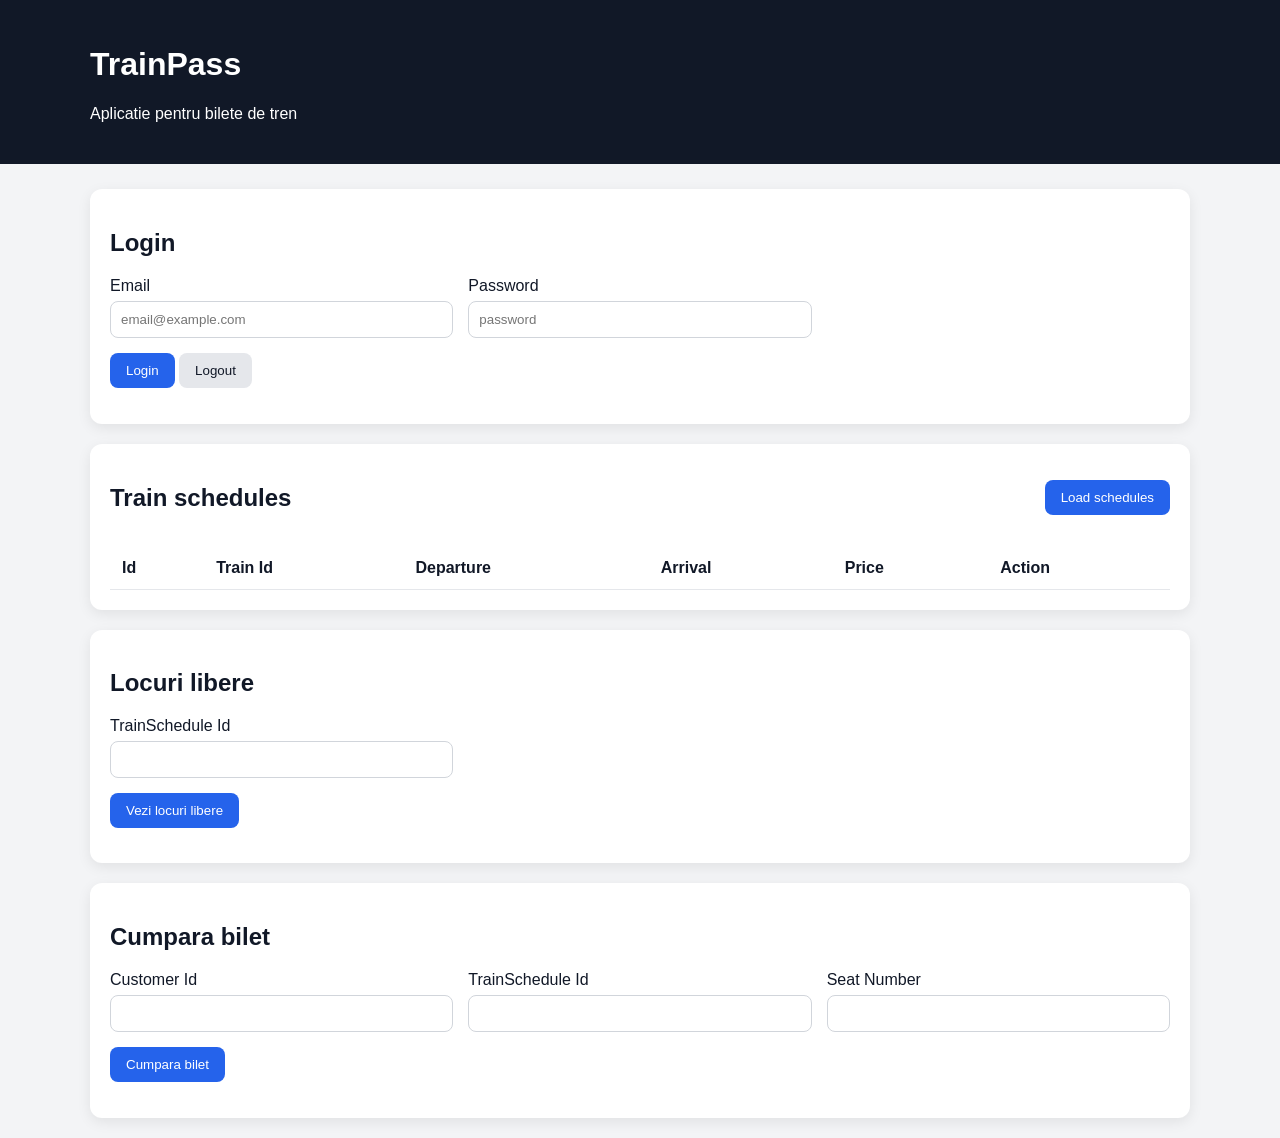
==== TrainPass-client/index.html @ cfb88fcb "commit" ====
<!DOCTYPE html>
<html lang="ro">
<head>
    <meta charset="UTF-8">
    <meta name="viewport" content="width=device-width, initial-scale=1.0">
    <title>TrainPass</title>
    <link rel="stylesheet" href="style.css">
</head>
<body>

<header class="page-header">
    <div class="wrap">
        <h1>TrainPass</h1>
        <p>Aplicatie pentru bilete de tren</p>
    </div>
</header>

<main class="wrap">

    <section class="card">
        <h2>Login</h2>

        <div class="form-grid">
            <div class="field">
                <label>Email</label>
                <input id="login-email" type="email" placeholder="email@example.com">
            </div>

            <div class="field">
                <label>Password</label>
                <input id="login-password" type="password" placeholder="password">
            </div>
        </div>

        <button class="btn btn-primary" id="btn-login">Login</button>
        <button class="btn btn-ghost" id="btn-logout">Logout</button>

        <p id="login-message"></p>
    </section>

    <section class="card">
        <div class="section-head">
            <h2>Train schedules</h2>
            <button class="btn btn-primary" id="btn-load-schedules">Load schedules</button>
        </div>

        <table class="table">
            <thead>
                <tr>
                    <th>Id</th>
                    <th>Train Id</th>
                    <th>Departure</th>
                    <th>Arrival</th>
                    <th>Price</th>
                    <th>Action</th>
                </tr>
            </thead>
            <tbody id="schedules-list"></tbody>
        </table>
    </section>

    <section class="card">
        <h2>Locuri libere</h2>

        <div class="form-grid">
            <div class="field">
                <label>TrainSchedule Id</label>
                <input id="free-seats-schedule-id" type="number">
            </div>
        </div>

        <button class="btn btn-primary" id="btn-free-seats">Vezi locuri libere</button>

        <div id="free-seats-list" class="seats"></div>
    </section>

    <section class="card">
        <h2>Cumpara bilet</h2>

        <div class="form-grid">
            <div class="field">
                <label>Customer Id</label>
                <input id="ticket-customer-id" type="number">
            </div>

            <div class="field">
                <label>TrainSchedule Id</label>
                <input id="ticket-schedule-id" type="number">
            </div>

            <div class="field">
                <label>Seat Number</label>
                <input id="ticket-seat-number" type="number">
            </div>
        </div>

        <button class="btn btn-primary" id="btn-buy-ticket">Cumpara bilet</button>

        <p id="ticket-message"></p>
    </section>

</main>

<script src="js/api.js"></script>
<script src="js/functions.js"></script>
<script src="js/app.js"></script>

</body>
</html>
---- TrainPass-client/style.css ----
* {
    box-sizing: border-box;
}

body {
    margin: 0;
    font-family: Arial, sans-serif;
    background: #f3f4f6;
    color: #111827;
}

.page-header {
    background: #111827;
    color: white;
    padding: 25px 0;
    margin-bottom: 25px;
}

.wrap {
    width: 90%;
    max-width: 1100px;
    margin: 0 auto;
}

.card {
    background: white;
    padding: 20px;
    margin-bottom: 20px;
    border-radius: 12px;
    box-shadow: 0 4px 14px rgba(0, 0, 0, 0.08);
}

.section-head {
    display: flex;
    justify-content: space-between;
    align-items: center;
}

.form-grid {
    display: grid;
    grid-template-columns: repeat(3, 1fr);
    gap: 15px;
    margin-bottom: 15px;
}

.field {
    display: flex;
    flex-direction: column;
    gap: 6px;
}

input {
    padding: 10px;
    border: 1px solid #d1d5db;
    border-radius: 8px;
}

.btn {
    padding: 10px 16px;
    border: none;
    border-radius: 8px;
    cursor: pointer;
}

.btn-primary {
    background: #2563eb;
    color: white;
}

.btn-ghost {
    background: #e5e7eb;
    color: #111827;
}

.table {
    width: 100%;
    border-collapse: collapse;
    margin-top: 15px;
}

.table th,
.table td {
    padding: 12px;
    border-bottom: 1px solid #e5e7eb;
    text-align: left;
}

.seats {
    margin-top: 15px;
    display: flex;
    flex-wrap: wrap;
    gap: 8px;
}

.seat {
    padding: 8px 12px;
    background: #dcfce7;
    border-radius: 8px;
    color: #166534;
    font-weight: bold;
}

@media (max-width: 800px) {
    .form-grid {
        grid-template-columns: 1fr;
    }

    .section-head {
        flex-direction: column;
        align-items: flex-start;
        gap: 10px;
    }
}
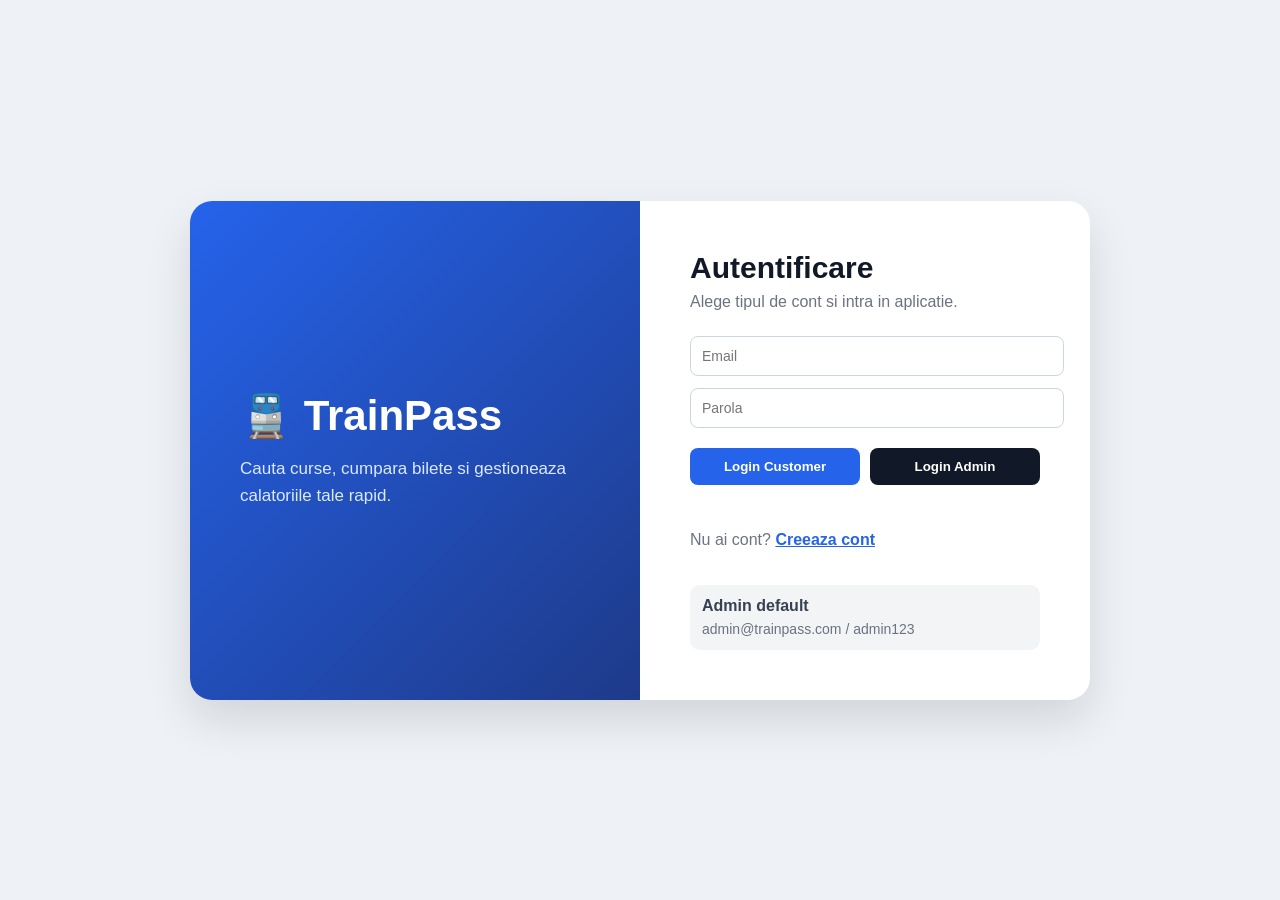
==== commit 9404ae02: "Add TrainPass client pages and API setup" ====
--- a/TrainPass-client/index.html
+++ b/TrainPass-client/index.html
@@ -2,107 +2,241 @@
 <html lang="ro">
 <head>
     <meta charset="UTF-8">
-    <meta name="viewport" content="width=device-width, initial-scale=1.0">
-    <title>TrainPass</title>
+    <title>TrainPass - Acasa</title>
     <link rel="stylesheet" href="style.css">
 </head>
 <body>
 
-<header class="page-header">
-    <div class="wrap">
-        <h1>TrainPass</h1>
-        <p>Aplicatie pentru bilete de tren</p>
+<header class="topbar">
+    <div>
+        <h1>🚆 TrainPass</h1>
+        <p>Cauta curse si cumpara bilete de tren rapid.</p>
+    </div>
+
+    <div class="user-box">
+        <span id="user-info">Neautentificat</span>
+        <button id="btn-logout">Iesire</button>
     </div>
 </header>
 
-<main class="wrap">
-
-    <section class="card">
-        <h2>Login</h2>
-
-        <div class="form-grid">
-            <div class="field">
-                <label>Email</label>
-                <input id="login-email" type="email" placeholder="email@example.com">
-            </div>
-
-            <div class="field">
-                <label>Password</label>
-                <input id="login-password" type="password" placeholder="password">
-            </div>
-        </div>
-
-        <button class="btn btn-primary" id="btn-login">Login</button>
-        <button class="btn btn-ghost" id="btn-logout">Logout</button>
-
-        <p id="login-message"></p>
-    </section>
-
-    <section class="card">
-        <div class="section-head">
-            <h2>Train schedules</h2>
-            <button class="btn btn-primary" id="btn-load-schedules">Load schedules</button>
-        </div>
-
-        <table class="table">
-            <thead>
-                <tr>
-                    <th>Id</th>
-                    <th>Train Id</th>
-                    <th>Departure</th>
-                    <th>Arrival</th>
-                    <th>Price</th>
-                    <th>Action</th>
-                </tr>
-            </thead>
-            <tbody id="schedules-list"></tbody>
-        </table>
-    </section>
-
-    <section class="card">
-        <h2>Locuri libere</h2>
-
-        <div class="form-grid">
-            <div class="field">
-                <label>TrainSchedule Id</label>
-                <input id="free-seats-schedule-id" type="number">
-            </div>
-        </div>
-
-        <button class="btn btn-primary" id="btn-free-seats">Vezi locuri libere</button>
-
-        <div id="free-seats-list" class="seats"></div>
-    </section>
-
-    <section class="card">
-        <h2>Cumpara bilet</h2>
-
-        <div class="form-grid">
-            <div class="field">
-                <label>Customer Id</label>
-                <input id="ticket-customer-id" type="number">
-            </div>
-
-            <div class="field">
-                <label>TrainSchedule Id</label>
-                <input id="ticket-schedule-id" type="number">
-            </div>
-
-            <div class="field">
-                <label>Seat Number</label>
-                <input id="ticket-seat-number" type="number">
-            </div>
-        </div>
-
-        <button class="btn btn-primary" id="btn-buy-ticket">Cumpara bilet</button>
-
-        <p id="ticket-message"></p>
+<main class="container">
+
+    <section class="hero">
+        <h2>Calatoreste simplu</h2>
+        <p>
+            Alege ruta, verifica trenurile disponibile si cumpara biletul direct din aplicatie.
+        </p>
+    </section>
+
+    <section class="admin-section dashboard-grid">
+        <div class="dashboard-card">
+            <h3>🚉 Curse</h3>
+            <p id="total-schedules">0</p>
+        </div>
+
+        <div class="dashboard-card">
+            <h3>🎫 Bilete totale</h3>
+            <p id="total-tickets">0</p>
+        </div>
+
+        <div class="dashboard-card">
+            <h3>✅ Bilete active</h3>
+            <p id="active-tickets">0</p>
+        </div>
+
+        <div class="dashboard-card">
+            <h3>❌ Bilete anulate</h3>
+            <p id="cancelled-tickets">0</p>
+        </div>
+    </section>
+
+    <section class="grid">
+
+        <div class="box">
+            <h2>🔎 Cauta cursa</h2>
+            <p class="box-text">
+                Completeaza statia de plecare, statia de sosire si data calatoriei.
+            </p>
+
+            <div class="form-row">
+                <select id="search-departure">
+                    <option value="">Statia de plecare</option>
+                    <option value="101">Bucuresti Nord</option>
+                    <option value="102">Ploiesti Vest</option>
+                    <option value="103">Brasov</option>
+                    <option value="104">Constanta</option>
+                    <option value="105">Sibiu</option>
+                    <option value="106">Cluj-Napoca</option>
+                    <option value="107">Iasi</option>
+                    <option value="108">Timisoara Nord</option>
+                    <option value="109">Craiova</option>
+                    <option value="110">Arad</option>
+                    <option value="111">Oradea</option>
+                    <option value="112">Galati</option>
+                    <option value="113">Suceava Nord</option>
+                    <option value="114">Targu Mures</option>
+                    <option value="115">Baia Mare</option>
+                </select>
+
+                <select id="search-arrival">
+                    <option value="">Statia de sosire</option>
+                    <option value="101">Bucuresti Nord</option>
+                    <option value="102">Ploiesti Vest</option>
+                    <option value="103">Brasov</option>
+                    <option value="104">Constanta</option>
+                    <option value="105">Sibiu</option>
+                    <option value="106">Cluj-Napoca</option>
+                    <option value="107">Iasi</option>
+                    <option value="108">Timisoara Nord</option>
+                    <option value="109">Craiova</option>
+                    <option value="110">Arad</option>
+                    <option value="111">Oradea</option>
+                    <option value="112">Galati</option>
+                    <option value="113">Suceava Nord</option>
+                    <option value="114">Targu Mures</option>
+                    <option value="115">Baia Mare</option>
+                </select>
+
+                <input id="search-date" type="date">
+            </div>
+
+            <label class="check-row">
+                <input id="round-trip" type="checkbox">
+                Dus-intors
+            </label>
+
+            <div id="return-date-box" class="form-row hidden">
+                <input id="return-date" type="date">
+            </div>
+
+            <p id="search-error"></p>
+
+            <button id="btn-search-schedules">Cauta cursa</button>
+        </div>
+
+        <div class="box customer-section">
+            <h2>🎫 Cumpara bilet</h2>
+            <p class="box-text">
+                Alege o cursa din tabel, apoi scrie numarul locului dorit.
+            </p>
+
+            <div class="form-row">
+                <input id="ticket-schedule-id" type="number" placeholder="Cursa aleasa">
+                <input id="ticket-seat-number" type="number" placeholder="Numar loc">
+            </div>
+
+            <button id="btn-buy-ticket">Cumpara bilet</button>
+
+            <p id="ticket-message"></p>
+
+            <div id="ticket-card" class="ticket-card hidden">
+                <div class="ticket-card-header">
+                    <h3>🎫 Bilet TrainPass</h3>
+                    <span id="ticket-code">TP-0</span>
+                </div>
+
+                <div class="ticket-card-body">
+                    <p><strong>Ruta:</strong> <span id="ticket-route">-</span></p>
+                    <p><strong>Cursa:</strong> <span id="ticket-schedule">-</span></p>
+                    <p><strong>Loc:</strong> <span id="ticket-seat">-</span></p>
+                    <p><strong>Status:</strong> <span id="ticket-status">Activ</span></p>
+                </div>
+
+                <button onclick="printTicket()">Printeaza bilet</button>
+            </div>
+        </div>
+
+    </section>
+
+    <section class="box">
+        <div class="section-title">
+            <div>
+                <h2>🚉 Curse disponibile</h2>
+                <p class="box-text">
+                    Cursele sunt afisate automat. Pentru mai multe rezultate, foloseste scroll-ul din tabel.
+                </p>
+            </div>
+        </div>
+
+        <div class="table-wrapper schedule-scroll">
+            <table>
+                <thead>
+                    <tr>
+                        <th>Tip</th>
+                        <th>Ruta</th>
+                        <th>Plecare</th>
+                        <th>Sosire</th>
+                        <th>Pret</th>
+                        <th>Actiune</th>
+                    </tr>
+                </thead>
+
+                <tbody id="schedules-table"></tbody>
+            </table>
+        </div>
+    </section>
+
+    <section class="box customer-section">
+        <div class="section-title">
+            <div>
+                <h2>🧾 Biletele mele</h2>
+                <p class="box-text">
+                    Biletele tale sunt afisate automat.
+                </p>
+            </div>
+        </div>
+
+        <div class="table-wrapper">
+            <table>
+                <thead>
+                    <tr>
+                        <th>Bilet</th>
+                        <th>Cursa</th>
+                        <th>Loc</th>
+                        <th>Status</th>
+                        <th>Actiune</th>
+                    </tr>
+                </thead>
+
+                <tbody id="my-tickets-table"></tbody>
+            </table>
+        </div>
+    </section>
+
+    <section class="box admin-section">
+        <div class="section-title">
+            <div>
+                <h2>🛠️ Administrare bilete</h2>
+                <p class="box-text">
+                    Aici se afiseaza automat toate biletele din aplicatie.
+                </p>
+            </div>
+        </div>
+
+        <div class="table-wrapper">
+            <table>
+                <thead>
+                    <tr>
+                        <th>Bilet</th>
+                        <th>Client</th>
+                        <th>Cursa</th>
+                        <th>Loc</th>
+                        <th>Status</th>
+                    </tr>
+                </thead>
+
+                <tbody id="all-tickets-table"></tbody>
+            </table>
+        </div>
     </section>
 
 </main>
 
+<footer>
+    <p>TrainPass © 2026 - Aplicatie pentru bilete de tren</p>
+</footer>
+
 <script src="js/api.js"></script>
-<script src="js/functions.js"></script>
 <script src="js/app.js"></script>
 
 </body>
--- a/TrainPass-client/style.css
+++ b/TrainPass-client/style.css
@@ -1,113 +1,505 @@
-* {
-    box-sizing: border-box;
-}
-
 body {
     margin: 0;
+    padding: 0;
     font-family: Arial, sans-serif;
-    background: #f3f4f6;
+    background: #eef2f7;
     color: #111827;
 }
 
-.page-header {
+.topbar {
     background: #111827;
     color: white;
-    padding: 25px 0;
-    margin-bottom: 25px;
-}
-
-.wrap {
-    width: 90%;
-    max-width: 1100px;
-    margin: 0 auto;
-}
-
-.card {
-    background: white;
-    padding: 20px;
-    margin-bottom: 20px;
-    border-radius: 12px;
-    box-shadow: 0 4px 14px rgba(0, 0, 0, 0.08);
-}
-
-.section-head {
+    padding: 24px 40px;
     display: flex;
     justify-content: space-between;
     align-items: center;
 }
 
-.form-grid {
+.topbar h1 {
+    margin: 0;
+    font-size: 32px;
+}
+
+.topbar p {
+    margin: 6px 0 0;
+    color: #d1d5db;
+}
+
+.user-box {
+    display: flex;
+    align-items: center;
+    gap: 12px;
+}
+
+.container {
+    width: 92%;
+    max-width: 1250px;
+    margin: 25px auto;
+}
+
+.hero {
+    background: linear-gradient(135deg, #2563eb, #1e40af);
+    color: white;
+    padding: 30px;
+    border-radius: 16px;
+    margin-bottom: 22px;
+}
+
+.hero h2 {
+    margin-top: 0;
+    font-size: 30px;
+}
+
+.hero p {
+    max-width: 780px;
+    line-height: 1.5;
+    color: #e5e7eb;
+}
+
+.grid {
     display: grid;
-    grid-template-columns: repeat(3, 1fr);
-    gap: 15px;
-    margin-bottom: 15px;
-}
-
-.field {
-    display: flex;
-    flex-direction: column;
-    gap: 6px;
-}
-
-input {
-    padding: 10px;
-    border: 1px solid #d1d5db;
+    grid-template-columns: 1fr 1fr;
+    gap: 22px;
+}
+
+.box {
+    background: white;
+    padding: 22px;
+    margin-bottom: 22px;
+    border-radius: 14px;
+    border: 1px solid #e5e7eb;
+    box-shadow: 0 8px 20px rgba(0, 0, 0, 0.06);
+}
+
+.box h2 {
+    margin-top: 0;
+    margin-bottom: 6px;
+}
+
+.box-text {
+    margin-top: 0;
+    color: #6b7280;
+    line-height: 1.4;
+}
+
+.form-row {
+    display: flex;
+    gap: 10px;
+    flex-wrap: wrap;
+    margin: 12px 0;
+}
+
+input,
+select {
+    padding: 11px;
+    border: 1px solid #cbd5e1;
     border-radius: 8px;
-}
-
-.btn {
-    padding: 10px 16px;
+    min-width: 180px;
+    font-size: 14px;
+    background: white;
+}
+
+.input-error {
+    border: 2px solid #dc2626;
+    background: #fef2f2;
+}
+
+#search-error {
+    color: #dc2626;
+    font-weight: bold;
+    margin: 8px 0;
+}
+
+button {
+    padding: 11px 15px;
     border: none;
     border-radius: 8px;
-    cursor: pointer;
-}
-
-.btn-primary {
     background: #2563eb;
     color: white;
-}
-
-.btn-ghost {
-    background: #e5e7eb;
-    color: #111827;
-}
-
-.table {
+    cursor: pointer;
+    font-weight: bold;
+}
+
+button:hover {
+    background: #1d4ed8;
+}
+
+.section-title {
+    display: flex;
+    justify-content: space-between;
+    align-items: center;
+    gap: 15px;
+}
+
+.table-wrapper {
+    width: 100%;
+    overflow-x: auto;
+}
+
+.schedule-scroll {
+    max-height: 520px;
+    overflow-y: auto;
+    border: 1px solid #e5e7eb;
+    border-radius: 10px;
+}
+
+table {
     width: 100%;
     border-collapse: collapse;
-    margin-top: 15px;
-}
-
-.table th,
-.table td {
+}
+
+th {
+    background: #f3f4f6;
+    color: #374151;
+    font-size: 14px;
+    position: sticky;
+    top: 0;
+    z-index: 2;
+}
+
+th,
+td {
     padding: 12px;
     border-bottom: 1px solid #e5e7eb;
     text-align: left;
 }
 
-.seats {
-    margin-top: 15px;
-    display: flex;
-    flex-wrap: wrap;
+tr:hover {
+    background: #f9fafb;
+}
+
+.route-name {
+    font-weight: bold;
+}
+
+.small-text {
+    color: #6b7280;
+    font-size: 13px;
+}
+
+#ticket-message {
+    margin-top: 12px;
+    font-weight: bold;
+    color: #2563eb;
+}
+
+.status-active {
+    color: #15803d;
+    font-weight: bold;
+}
+
+.status-cancelled {
+    color: #dc2626;
+    font-weight: bold;
+}
+
+footer {
+    background: #111827;
+    color: #d1d5db;
+    text-align: center;
+    padding: 16px;
+    margin-top: 30px;
+}
+
+footer p {
+    margin: 0;
+}
+
+.hidden {
+    display: none;
+}
+
+.check-row {
+    display: flex;
+    align-items: center;
     gap: 8px;
-}
-
-.seat {
-    padding: 8px 12px;
-    background: #dcfce7;
-    border-radius: 8px;
-    color: #166534;
-    font-weight: bold;
-}
-
-@media (max-width: 800px) {
-    .form-grid {
-        grid-template-columns: 1fr;
-    }
-
-    .section-head {
+    margin: 12px 0;
+    font-weight: bold;
+}
+
+.check-row input {
+    width: auto;
+    min-width: auto;
+}
+
+.trip-badge {
+    display: inline-block;
+    padding: 6px 10px;
+    border-radius: 20px;
+    background: #e5e7eb;
+    color: #374151;
+    font-weight: bold;
+    font-size: 13px;
+}
+
+.trip-go {
+    background: #dbeafe;
+    color: #1d4ed8;
+}
+
+.trip-return {
+    background: #fef3c7;
+    color: #92400e;
+}
+
+.dashboard-grid {
+    display: grid;
+    grid-template-columns: repeat(4, 1fr);
+    gap: 18px;
+    margin-bottom: 22px;
+}
+
+.dashboard-card {
+    background: white;
+    padding: 20px;
+    border-radius: 14px;
+    border: 1px solid #e5e7eb;
+    box-shadow: 0 8px 20px rgba(0, 0, 0, 0.06);
+}
+
+.dashboard-card h3 {
+    margin: 0 0 10px;
+    color: #374151;
+    font-size: 16px;
+}
+
+.dashboard-card p {
+    margin: 0;
+    font-size: 34px;
+    font-weight: bold;
+    color: #2563eb;
+}
+
+.ticket-card {
+    margin-top: 18px;
+    padding: 18px;
+    border-radius: 14px;
+    background: #111827;
+    color: white;
+    border: 2px dashed #60a5fa;
+}
+
+.ticket-card-header {
+    display: flex;
+    justify-content: space-between;
+    align-items: center;
+    border-bottom: 1px solid #374151;
+    padding-bottom: 10px;
+    margin-bottom: 12px;
+}
+
+.ticket-card-header h3 {
+    margin: 0;
+}
+
+#ticket-code {
+    background: #2563eb;
+    padding: 6px 10px;
+    border-radius: 20px;
+    font-weight: bold;
+}
+
+.ticket-card-body p {
+    margin: 8px 0;
+}
+
+.ticket-card button {
+    margin-top: 12px;
+    background: #22c55e;
+}
+
+.ticket-card button:hover {
+    background: #16a34a;
+}
+
+@media (max-width: 900px) {
+    .dashboard-grid {
+        grid-template-columns: 1fr 1fr;
+    }
+}
+
+@media (max-width: 850px) {
+    .topbar {
         flex-direction: column;
         align-items: flex-start;
-        gap: 10px;
-    }
+        gap: 15px;
+    }
+
+    .grid {
+        grid-template-columns: 1fr;
+    }
+
+    .section-title {
+        flex-direction: column;
+        align-items: flex-start;
+    }
+
+    input,
+    select {
+        width: 100%;
+    }
+}
+
+@media print {
+    body * {
+        visibility: hidden;
+    }
+
+    #ticket-card,
+    #ticket-card * {
+        visibility: visible;
+    }
+
+    #ticket-card {
+        position: absolute;
+        left: 30px;
+        top: 30px;
+        width: 500px;
+        background: white;
+        color: black;
+        border: 2px solid black;
+    }
+
+    #ticket-card button {
+        display: none;
+    }
+}
+
+.auth-page {
+    min-height: 100vh;
+    background: #eef2f7;
+    display: flex;
+    justify-content: center;
+    align-items: center;
+}
+
+.auth-container {
+    width: 900px;
+    min-height: 480px;
+    background: white;
+    border-radius: 22px;
+    display: grid;
+    grid-template-columns: 1fr 1fr;
+    overflow: hidden;
+    box-shadow: 0 20px 45px rgba(0, 0, 0, 0.12);
+}
+
+.auth-left {
+    background: linear-gradient(135deg, #2563eb, #1e3a8a);
+    color: white;
+    padding: 50px;
+    display: flex;
+    flex-direction: column;
+    justify-content: center;
+}
+
+.auth-left h1 {
+    margin: 0 0 15px;
+    font-size: 42px;
+}
+
+.auth-left p {
+    margin: 0;
+    color: #dbeafe;
+    font-size: 17px;
+    line-height: 1.6;
+}
+
+.auth-card {
+    padding: 50px;
+    display: flex;
+    flex-direction: column;
+    justify-content: center;
+}
+
+.auth-card h2 {
+    margin: 0;
+    font-size: 30px;
+    color: #111827;
+}
+
+.auth-subtitle {
+    margin: 8px 0 25px;
+    color: #6b7280;
+}
+
+.auth-form input {
+    width: 100%;
+    margin-bottom: 12px;
+}
+
+.auth-buttons {
+    display: flex;
+    gap: 10px;
+    margin-top: 8px;
+}
+
+.auth-buttons button {
+    flex: 1;
+}
+
+.dark-btn {
+    background: #111827;
+}
+
+.dark-btn:hover {
+    background: #030712;
+}
+
+#message {
+    margin-top: 15px;
+    color: #dc2626;
+    font-weight: bold;
+}
+
+.auth-link {
+    margin-top: 15px;
+    color: #6b7280;
+}
+
+.auth-link a {
+    color: #2563eb;
+    font-weight: bold;
+}
+
+.admin-info {
+    margin-top: 20px;
+    padding: 12px;
+    background: #f3f4f6;
+    border-radius: 10px;
+}
+
+.admin-info p {
+    margin: 0 0 5px;
+    font-weight: bold;
+    color: #374151;
+}
+
+.admin-info span {
+    color: #6b7280;
+    font-size: 14px;
+}
+
+@media (max-width: 850px) {
+    .auth-container {
+        width: 92%;
+        grid-template-columns: 1fr;
+    }
+
+    .auth-left {
+        padding: 35px;
+    }
+
+    .auth-card {
+        padding: 35px;
+    }
+
+    .auth-buttons {
+        flex-direction: column;
+    }
+}
+
+#btn-register {
+    width: 100%;
+    margin-top: 8px;
 }
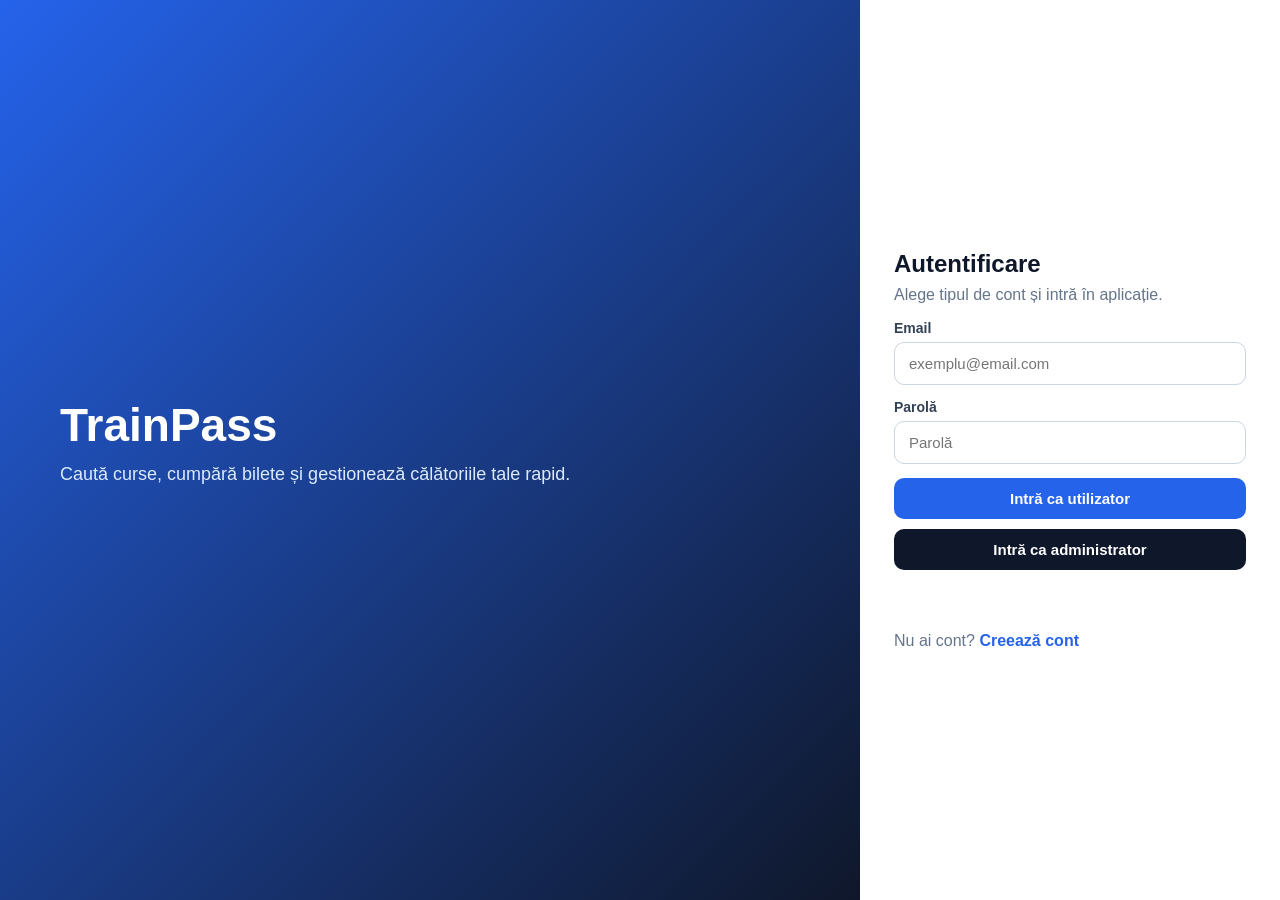
==== commit fc4cf86f: "Update application code" ====
--- a/TrainPass-client/index.html
+++ b/TrainPass-client/index.html
@@ -2,238 +2,282 @@
 <html lang="ro">
 <head>
     <meta charset="UTF-8">
-    <title>TrainPass - Acasa</title>
-    <link rel="stylesheet" href="style.css">
+    <meta name="viewport" content="width=device-width, initial-scale=1.0">
+    <title>TrainPass - Acasă</title>
+    <link rel="stylesheet" href="css/style.css">
+    <link rel="stylesheet" href="css/home.css">
 </head>
 <body>
 
 <header class="topbar">
     <div>
-        <h1>🚆 TrainPass</h1>
-        <p>Cauta curse si cumpara bilete de tren rapid.</p>
+        <h1>TrainPass</h1>
+        <p>Caută curse și cumpără bilete de tren rapid.</p>
     </div>
 
     <div class="user-box">
         <span id="user-info">Neautentificat</span>
-        <button id="btn-logout">Iesire</button>
+        <span id="role-badge" class="role-badge">Rol</span>
+        <button id="btn-logout" class="btn-light">Ieșire</button>
     </div>
 </header>
 
 <main class="container">
 
     <section class="hero">
-        <h2>Calatoreste simplu</h2>
-        <p>
-            Alege ruta, verifica trenurile disponibile si cumpara biletul direct din aplicatie.
-        </p>
+        <h2>Călătorește simplu</h2>
+        <p>Alege ruta, verifică trenurile disponibile și cumpără biletul direct din aplicație.</p>
+    </section>
+
+    <section class="steps customer-section">
+        <div class="step-card">
+            <span>1</span>
+            <h3>Caută cursa</h3>
+            <p>Alege stația de plecare, stația de sosire și data călătoriei.</p>
+        </div>
+
+        <div class="step-card">
+            <span>2</span>
+            <h3>Alege trenul</h3>
+            <p>Selectează cursa potrivită din tabelul cu rezultate.</p>
+        </div>
+
+        <div class="step-card">
+            <span>3</span>
+            <h3>Cumpără bilet</h3>
+            <p>Alege numărul de locuri și locurile libere.</p>
+        </div>
     </section>
 
     <section class="admin-section dashboard-grid">
         <div class="dashboard-card">
-            <h3>🚉 Curse</h3>
+            <h3>Curse</h3>
             <p id="total-schedules">0</p>
         </div>
 
         <div class="dashboard-card">
-            <h3>🎫 Bilete totale</h3>
+            <h3>Bilete totale</h3>
             <p id="total-tickets">0</p>
         </div>
 
         <div class="dashboard-card">
-            <h3>✅ Bilete active</h3>
+            <h3>Bilete active</h3>
             <p id="active-tickets">0</p>
         </div>
 
         <div class="dashboard-card">
-            <h3>❌ Bilete anulate</h3>
+            <h3>Bilete anulate</h3>
             <p id="cancelled-tickets">0</p>
         </div>
     </section>
 
-    <section class="grid">
-
-        <div class="box">
-            <h2>🔎 Cauta cursa</h2>
-            <p class="box-text">
-                Completeaza statia de plecare, statia de sosire si data calatoriei.
-            </p>
-
-            <div class="form-row">
-                <select id="search-departure">
-                    <option value="">Statia de plecare</option>
-                    <option value="101">Bucuresti Nord</option>
-                    <option value="102">Ploiesti Vest</option>
-                    <option value="103">Brasov</option>
-                    <option value="104">Constanta</option>
-                    <option value="105">Sibiu</option>
-                    <option value="106">Cluj-Napoca</option>
-                    <option value="107">Iasi</option>
-                    <option value="108">Timisoara Nord</option>
-                    <option value="109">Craiova</option>
-                    <option value="110">Arad</option>
-                    <option value="111">Oradea</option>
-                    <option value="112">Galati</option>
-                    <option value="113">Suceava Nord</option>
-                    <option value="114">Targu Mures</option>
-                    <option value="115">Baia Mare</option>
-                </select>
-
-                <select id="search-arrival">
-                    <option value="">Statia de sosire</option>
-                    <option value="101">Bucuresti Nord</option>
-                    <option value="102">Ploiesti Vest</option>
-                    <option value="103">Brasov</option>
-                    <option value="104">Constanta</option>
-                    <option value="105">Sibiu</option>
-                    <option value="106">Cluj-Napoca</option>
-                    <option value="107">Iasi</option>
-                    <option value="108">Timisoara Nord</option>
-                    <option value="109">Craiova</option>
-                    <option value="110">Arad</option>
-                    <option value="111">Oradea</option>
-                    <option value="112">Galati</option>
-                    <option value="113">Suceava Nord</option>
-                    <option value="114">Targu Mures</option>
-                    <option value="115">Baia Mare</option>
-                </select>
-
-                <input id="search-date" type="date">
-            </div>
-
-            <label class="check-row">
-                <input id="round-trip" type="checkbox">
-                Dus-intors
-            </label>
-
-            <div id="return-date-box" class="form-row hidden">
-                <input id="return-date" type="date">
-            </div>
-
-            <p id="search-error"></p>
-
-            <button id="btn-search-schedules">Cauta cursa</button>
-        </div>
-
-        <div class="box customer-section">
-            <h2>🎫 Cumpara bilet</h2>
-            <p class="box-text">
-                Alege o cursa din tabel, apoi scrie numarul locului dorit.
-            </p>
-
-            <div class="form-row">
-                <input id="ticket-schedule-id" type="number" placeholder="Cursa aleasa">
-                <input id="ticket-seat-number" type="number" placeholder="Numar loc">
-            </div>
-
-            <button id="btn-buy-ticket">Cumpara bilet</button>
-
-            <p id="ticket-message"></p>
-
-            <div id="ticket-card" class="ticket-card hidden">
-                <div class="ticket-card-header">
-                    <h3>🎫 Bilet TrainPass</h3>
-                    <span id="ticket-code">TP-0</span>
-                </div>
-
-                <div class="ticket-card-body">
-                    <p><strong>Ruta:</strong> <span id="ticket-route">-</span></p>
-                    <p><strong>Cursa:</strong> <span id="ticket-schedule">-</span></p>
-                    <p><strong>Loc:</strong> <span id="ticket-seat">-</span></p>
-                    <p><strong>Status:</strong> <span id="ticket-status">Activ</span></p>
-                </div>
-
-                <button onclick="printTicket()">Printeaza bilet</button>
-            </div>
-        </div>
-
-    </section>
-
-    <section class="box">
-        <div class="section-title">
-            <div>
-                <h2>🚉 Curse disponibile</h2>
-                <p class="box-text">
-                    Cursele sunt afisate automat. Pentru mai multe rezultate, foloseste scroll-ul din tabel.
-                </p>
-            </div>
-        </div>
-
-        <div class="table-wrapper schedule-scroll">
-            <table>
-                <thead>
-                    <tr>
-                        <th>Tip</th>
-                        <th>Ruta</th>
-                        <th>Plecare</th>
-                        <th>Sosire</th>
-                        <th>Pret</th>
-                        <th>Actiune</th>
-                    </tr>
-                </thead>
-
-                <tbody id="schedules-table"></tbody>
-            </table>
-        </div>
-    </section>
-
-    <section class="box customer-section">
-        <div class="section-title">
-            <div>
-                <h2>🧾 Biletele mele</h2>
-                <p class="box-text">
-                    Biletele tale sunt afisate automat.
-                </p>
-            </div>
-        </div>
-
-        <div class="table-wrapper">
-            <table>
-                <thead>
-                    <tr>
-                        <th>Bilet</th>
-                        <th>Cursa</th>
-                        <th>Loc</th>
-                        <th>Status</th>
-                        <th>Actiune</th>
-                    </tr>
-                </thead>
-
-                <tbody id="my-tickets-table"></tbody>
-            </table>
-        </div>
-    </section>
-
-    <section class="box admin-section">
-        <div class="section-title">
-            <div>
-                <h2>🛠️ Administrare bilete</h2>
-                <p class="box-text">
-                    Aici se afiseaza automat toate biletele din aplicatie.
-                </p>
-            </div>
-        </div>
-
-        <div class="table-wrapper">
-            <table>
-                <thead>
-                    <tr>
-                        <th>Bilet</th>
-                        <th>Client</th>
-                        <th>Cursa</th>
-                        <th>Loc</th>
-                        <th>Status</th>
-                    </tr>
-                </thead>
-
-                <tbody id="all-tickets-table"></tbody>
-            </table>
-        </div>
+    <section class="main-panel">
+        <div class="grid">
+            <section class="box">
+                <h2>Caută cursa</h2>
+                <p class="box-text">Completează datele de mai jos pentru a vedea cursele disponibile.</p>
+
+                <div class="form-row">
+                    <div>
+                        <label for="search-departure">Stația de plecare</label>
+                        <select id="search-departure">
+                            <option value="">Alege stația</option>
+                            <option value="101">București Nord</option>
+                            <option value="102">Ploiești Vest</option>
+                            <option value="103">Brașov</option>
+                            <option value="104">Constanța</option>
+                            <option value="105">Sibiu</option>
+                            <option value="106">Cluj-Napoca</option>
+                            <option value="107">Iași</option>
+                            <option value="108">Timișoara Nord</option>
+                            <option value="109">Craiova</option>
+                            <option value="110">Arad</option>
+                            <option value="111">Oradea</option>
+                            <option value="112">Galați</option>
+                            <option value="113">Suceava Nord</option>
+                            <option value="114">Târgu Mureș</option>
+                            <option value="115">Baia Mare</option>
+                        </select>
+                    </div>
+
+                    <div>
+                        <label for="search-arrival">Stația de sosire</label>
+                        <select id="search-arrival">
+                            <option value="">Alege stația</option>
+                            <option value="101">București Nord</option>
+                            <option value="102">Ploiești Vest</option>
+                            <option value="103">Brașov</option>
+                            <option value="104">Constanța</option>
+                            <option value="105">Sibiu</option>
+                            <option value="106">Cluj-Napoca</option>
+                            <option value="107">Iași</option>
+                            <option value="108">Timișoara Nord</option>
+                            <option value="109">Craiova</option>
+                            <option value="110">Arad</option>
+                            <option value="111">Oradea</option>
+                            <option value="112">Galați</option>
+                            <option value="113">Suceava Nord</option>
+                            <option value="114">Târgu Mureș</option>
+                            <option value="115">Baia Mare</option>
+                        </select>
+                    </div>
+                </div>
+
+                <div class="form-row">
+                    <div>
+                        <label for="search-date">Data plecării</label>
+                        <input id="search-date" type="date">
+                    </div>
+
+                    <div class="checkbox-box">
+                        <label class="check-row">
+                            <input id="round-trip" type="checkbox">
+                            Călătorie dus-întors
+                        </label>
+                    </div>
+                </div>
+
+                <div class="form-row">
+                    <div>
+                        <label for="return-date">Data întoarcerii</label>
+                        <input id="return-date" type="date" disabled>
+                    </div>
+                </div>
+
+                <p id="search-error" class="message error"></p>
+
+                <button id="btn-search-schedules">Caută cursa</button>
+            </section>
+
+            <section class="box customer-section">
+                <h2>Cumpără bilet</h2>
+                <p class="box-text">Alege o cursă, apoi selectează locurile disponibile.</p>
+
+                <div class="form-row">
+                    <div>
+                        <label for="ticket-schedule-id">Cursa aleasă</label>
+                        <input id="ticket-schedule-id" type="number" readonly>
+                    </div>
+
+                    <div>
+                        <label for="ticket-seat-count">Număr de locuri</label>
+                        <input id="ticket-seat-count" type="number" min="1" value="1">
+                    </div>
+                </div>
+
+                <div id="seat-info-box" class="seat-info-box">
+                    <p>Selectează mai întâi o cursă din tabel.</p>
+                </div>
+
+                <div id="seat-selects" class="seat-selects"></div>
+
+                <button id="btn-buy-ticket">Cumpără bilet</button>
+
+                <p id="ticket-message" class="message"></p>
+
+                <div id="ticket-card" class="ticket-card hidden">
+                    <div class="ticket-card-header">
+                        <h3>Bilet TrainPass</h3>
+                        <span id="ticket-code">TP-0</span>
+                    </div>
+
+                    <div class="ticket-card-body">
+                        <p><strong>Ruta:</strong> <span id="ticket-route">-</span></p>
+                        <p><strong>Cursa:</strong> <span id="ticket-schedule">-</span></p>
+                        <p><strong>Locuri:</strong> <span id="ticket-seat">-</span></p>
+                        <p><strong>Total:</strong> <span id="ticket-total">-</span></p>
+                        <p><strong>Stare:</strong> <span id="ticket-status">Activ</span></p>
+                    </div>
+
+                    <div class="ticket-card-actions">
+                        <button id="btn-print-last-ticket">Printează</button>
+                        <button id="btn-save-last-ticket" class="btn-dark">Salvează PDF</button>
+                    </div>
+                </div>
+            </section>
+        </div>
+
+        <section class="box">
+            <div class="section-title">
+                <div>
+                    <h2>Curse disponibile</h2>
+                    <p class="box-text">Primele 10 curse sunt vizibile direct. Pentru restul, folosește derularea.</p>
+                </div>
+            </div>
+
+            <div class="table-wrapper limited-table-wrapper">
+                <table>
+                    <thead>
+                        <tr>
+                            <th>Tip</th>
+                            <th>Rută</th>
+                            <th>Plecare</th>
+                            <th>Sosire</th>
+                            <th>Preț</th>
+                            <th>Acțiune</th>
+                        </tr>
+                    </thead>
+                    <tbody id="schedules-table"></tbody>
+                </table>
+            </div>
+        </section>
+
+        <section class="box customer-section">
+            <div class="section-title">
+                <div>
+                    <h2>Biletele mele</h2>
+                    <p class="box-text">Aici apar biletele cumpărate de tine.</p>
+                </div>
+            </div>
+
+            <div class="table-wrapper">
+                <table>
+                    <thead>
+                        <tr>
+                            <th>Bilet</th>
+                            <th>Rută</th>
+                            <th>Plecare</th>
+                            <th>Sosire</th>
+                            <th>Loc</th>
+                            <th>Preț</th>
+                            <th>Stare</th>
+                            <th>Acțiuni</th>
+                        </tr>
+                    </thead>
+                    <tbody id="my-tickets-table"></tbody>
+                </table>
+            </div>
+        </section>
+
+        <section class="box admin-section">
+            <div class="section-title">
+                <div>
+                    <h2>Administrare bilete</h2>
+                    <p class="box-text">Aici apar toate biletele din aplicație.</p>
+                </div>
+            </div>
+
+            <div class="table-wrapper">
+                <table>
+                    <thead>
+                        <tr>
+                            <th>Bilet</th>
+                            <th>Client</th>
+                            <th>Cursă</th>
+                            <th>Loc</th>
+                            <th>Stare</th>
+                        </tr>
+                    </thead>
+                    <tbody id="all-tickets-table"></tbody>
+                </table>
+            </div>
+        </section>
     </section>
 
 </main>
 
 <footer>
-    <p>TrainPass © 2026 - Aplicatie pentru bilete de tren</p>
+    <p>TrainPass © 2026 - Aplicație pentru bilete de tren</p>
 </footer>
 
 <script src="js/api.js"></script>
--- a/TrainPass-client/css/style.css
+++ b/TrainPass-client/css/style.css
@@ -0,0 +1,120 @@
+* {
+    box-sizing: border-box;
+}
+
+body {
+    margin: 0;
+    font-family: Arial, sans-serif;
+    background: #f1f5f9;
+    color: #0f172a;
+}
+
+h1,
+h2,
+h3,
+p {
+    margin-top: 0;
+}
+
+a {
+    color: #2563eb;
+    font-weight: 700;
+    text-decoration: none;
+}
+
+button {
+    border: none;
+    background: #2563eb;
+    color: white;
+    padding: 12px 18px;
+    border-radius: 10px;
+    font-weight: 700;
+    cursor: pointer;
+    font-size: 15px;
+}
+
+button:hover {
+    background: #1d4ed8;
+}
+
+button:disabled {
+    background: #94a3b8;
+    cursor: not-allowed;
+}
+
+.btn-dark {
+    background: #0f172a;
+}
+
+.btn-dark:hover {
+    background: #020617;
+}
+
+.btn-light {
+    background: white;
+    color: #0f172a;
+}
+
+.btn-light:hover {
+    background: #e2e8f0;
+}
+
+.btn-danger {
+    background: #dc2626;
+}
+
+.btn-danger:hover {
+    background: #b91c1c;
+}
+
+label {
+    display: block;
+    font-size: 14px;
+    font-weight: 700;
+    margin-bottom: 6px;
+    color: #334155;
+}
+
+input,
+select {
+    width: 100%;
+    padding: 12px 14px;
+    border-radius: 10px;
+    border: 1px solid #cbd5e1;
+    font-size: 15px;
+    background: white;
+}
+
+input:focus,
+select:focus {
+    outline: none;
+    border-color: #2563eb;
+    box-shadow: 0 0 0 3px rgba(37, 99, 235, 0.15);
+}
+
+input:disabled,
+input:read-only {
+    background: #f1f5f9;
+    color: #64748b;
+}
+
+.input-error {
+    border-color: #dc2626;
+    background: #fff7f7;
+}
+
+.message {
+    min-height: 22px;
+    margin: 12px 0;
+    font-weight: 700;
+    color: #166534;
+    word-break: break-word;
+}
+
+.error {
+    color: #dc2626;
+}
+
+.hidden {
+    display: none;
+}
--- a/TrainPass-client/css/home.css
+++ b/TrainPass-client/css/home.css
@@ -0,0 +1,362 @@
+.topbar {
+    background: #0f172a;
+    color: white;
+    padding: 22px 40px;
+    display: flex;
+    justify-content: space-between;
+    align-items: center;
+    gap: 20px;
+}
+
+.topbar h1 {
+    margin-bottom: 6px;
+}
+
+.topbar p {
+    margin-bottom: 0;
+    color: #cbd5e1;
+}
+
+.user-box {
+    display: flex;
+    align-items: center;
+    gap: 10px;
+    flex-wrap: wrap;
+}
+
+.container {
+    width: min(1180px, 92%);
+    margin: 0 auto;
+    padding: 28px 0;
+}
+
+.hero {
+    background: linear-gradient(135deg, #2563eb, #1e40af);
+    color: white;
+    padding: 34px;
+    border-radius: 20px;
+    margin-bottom: 24px;
+}
+
+.hero p {
+    margin-bottom: 0;
+    max-width: 700px;
+    color: #dbeafe;
+}
+
+.steps {
+    display: grid;
+    grid-template-columns: repeat(3, 1fr);
+    gap: 18px;
+    margin-bottom: 24px;
+}
+
+.step-card {
+    background: white;
+    border: 1px solid #e2e8f0;
+    box-shadow: 0 10px 30px rgba(15, 23, 42, 0.08);
+    border-radius: 16px;
+    padding: 20px;
+}
+
+.step-card span {
+    width: 34px;
+    height: 34px;
+    border-radius: 50%;
+    background: #2563eb;
+    color: white;
+    display: inline-flex;
+    justify-content: center;
+    align-items: center;
+    font-weight: 700;
+    margin-bottom: 12px;
+}
+
+.step-card p {
+    color: #64748b;
+    margin-bottom: 0;
+}
+
+.dashboard-grid {
+    display: grid;
+    grid-template-columns: repeat(4, 1fr);
+    gap: 18px;
+    margin-bottom: 24px;
+}
+
+.dashboard-card {
+    background: white;
+    border: 1px solid #e2e8f0;
+    box-shadow: 0 10px 30px rgba(15, 23, 42, 0.08);
+    border-radius: 16px;
+    padding: 20px;
+}
+
+.dashboard-card h3 {
+    color: #64748b;
+    font-size: 15px;
+    margin-bottom: 10px;
+}
+
+.dashboard-card p {
+    font-size: 32px;
+    font-weight: 800;
+    margin-bottom: 0;
+}
+
+.main-panel {
+    background: white;
+    border: 1px solid #dbe3ef;
+    box-shadow: 0 16px 40px rgba(15, 23, 42, 0.08);
+    border-radius: 22px;
+    padding: 22px;
+    margin-bottom: 24px;
+}
+
+.grid {
+    display: grid;
+    grid-template-columns: 1fr 1fr;
+    gap: 22px;
+    margin-bottom: 22px;
+}
+
+.box {
+    background: white;
+    border: 1px solid #e2e8f0;
+    border-radius: 18px;
+    padding: 22px;
+    margin-bottom: 22px;
+}
+
+.main-panel > .box:last-child {
+    margin-bottom: 0;
+}
+
+.box-text {
+    color: #64748b;
+    margin-bottom: 18px;
+}
+
+.form-row {
+    display: grid;
+    grid-template-columns: 1fr 1fr;
+    gap: 14px;
+    margin-bottom: 14px;
+}
+
+.checkbox-box {
+    display: flex;
+    align-items: end;
+}
+
+.check-row {
+    display: flex;
+    align-items: center;
+    gap: 8px;
+    min-height: 46px;
+    margin-bottom: 0;
+    font-weight: 700;
+}
+
+.check-row input {
+    width: auto;
+}
+
+.role-badge {
+    background: #eff6ff;
+    color: #1d4ed8;
+    border: 1px solid #bfdbfe;
+    padding: 7px 11px;
+    border-radius: 999px;
+    font-size: 13px;
+    font-weight: 700;
+}
+
+.table-wrapper {
+    width: 100%;
+    overflow-x: auto;
+    border-radius: 14px;
+    border: 1px solid #e5e7eb;
+    background: white;
+}
+
+.limited-table-wrapper {
+    max-height: 620px;
+    overflow: auto;
+}
+
+table {
+    width: 100%;
+    border-collapse: collapse;
+    min-width: 920px;
+}
+
+th {
+    background: #f8fafc;
+    color: #475569;
+    text-align: left;
+    padding: 14px;
+    font-size: 14px;
+}
+
+.limited-table-wrapper th {
+    position: sticky;
+    top: 0;
+    z-index: 2;
+}
+
+td {
+    padding: 14px;
+    border-top: 1px solid #e5e7eb;
+    vertical-align: middle;
+}
+
+tr:hover {
+    background: #f9fafb;
+}
+
+.small-text {
+    color: #64748b;
+    font-size: 13px;
+}
+
+.empty-message {
+    text-align: center;
+    padding: 28px;
+    color: #64748b;
+    font-style: italic;
+}
+
+.badge {
+    display: inline-flex;
+    padding: 6px 10px;
+    border-radius: 999px;
+    font-size: 13px;
+    font-weight: 700;
+}
+
+.badge-blue {
+    background: #dbeafe;
+    color: #1d4ed8;
+}
+
+.badge-green {
+    background: #dcfce7;
+    color: #166534;
+}
+
+.badge-red {
+    background: #fee2e2;
+    color: #991b1b;
+}
+
+.seat-info-box {
+    background: #f8fafc;
+    border: 1px solid #e2e8f0;
+    border-radius: 12px;
+    padding: 12px;
+    margin-bottom: 14px;
+    color: #475569;
+}
+
+.seat-info-box p {
+    margin-bottom: 0;
+}
+
+.seat-selects {
+    display: grid;
+    grid-template-columns: 1fr 1fr;
+    gap: 14px;
+    margin-bottom: 14px;
+}
+
+.seat-field {
+    display: flex;
+    flex-direction: column;
+}
+
+.ticket-card {
+    margin-top: 18px;
+    border-radius: 16px;
+    overflow: hidden;
+    border: 1px solid #bfdbfe;
+    background: #eff6ff;
+}
+
+.ticket-card-header {
+    background: #1d4ed8;
+    color: white;
+    padding: 16px;
+    display: flex;
+    justify-content: space-between;
+    gap: 12px;
+}
+
+.ticket-card-header h3 {
+    margin-bottom: 0;
+}
+
+.ticket-card-body {
+    padding: 16px;
+}
+
+.ticket-card-body p {
+    margin-bottom: 8px;
+}
+
+.ticket-card-actions {
+    display: flex;
+    gap: 10px;
+    padding: 0 16px 16px 16px;
+    flex-wrap: wrap;
+}
+
+.action-buttons {
+    display: flex;
+    gap: 8px;
+    flex-wrap: wrap;
+}
+
+.action-buttons button {
+    padding: 9px 12px;
+    font-size: 13px;
+}
+
+.section-title {
+    display: flex;
+    justify-content: space-between;
+    gap: 20px;
+}
+
+footer {
+    text-align: center;
+    padding: 24px;
+    color: #64748b;
+}
+
+@media (max-width: 900px) {
+    .topbar {
+        flex-direction: column;
+        align-items: flex-start;
+    }
+
+    .steps,
+    .dashboard-grid,
+    .grid,
+    .form-row,
+    .seat-selects {
+        grid-template-columns: 1fr;
+    }
+
+    .hero {
+        padding: 24px;
+    }
+
+    .main-panel {
+        padding: 14px;
+    }
+
+    .checkbox-box {
+        align-items: start;
+    }
+}
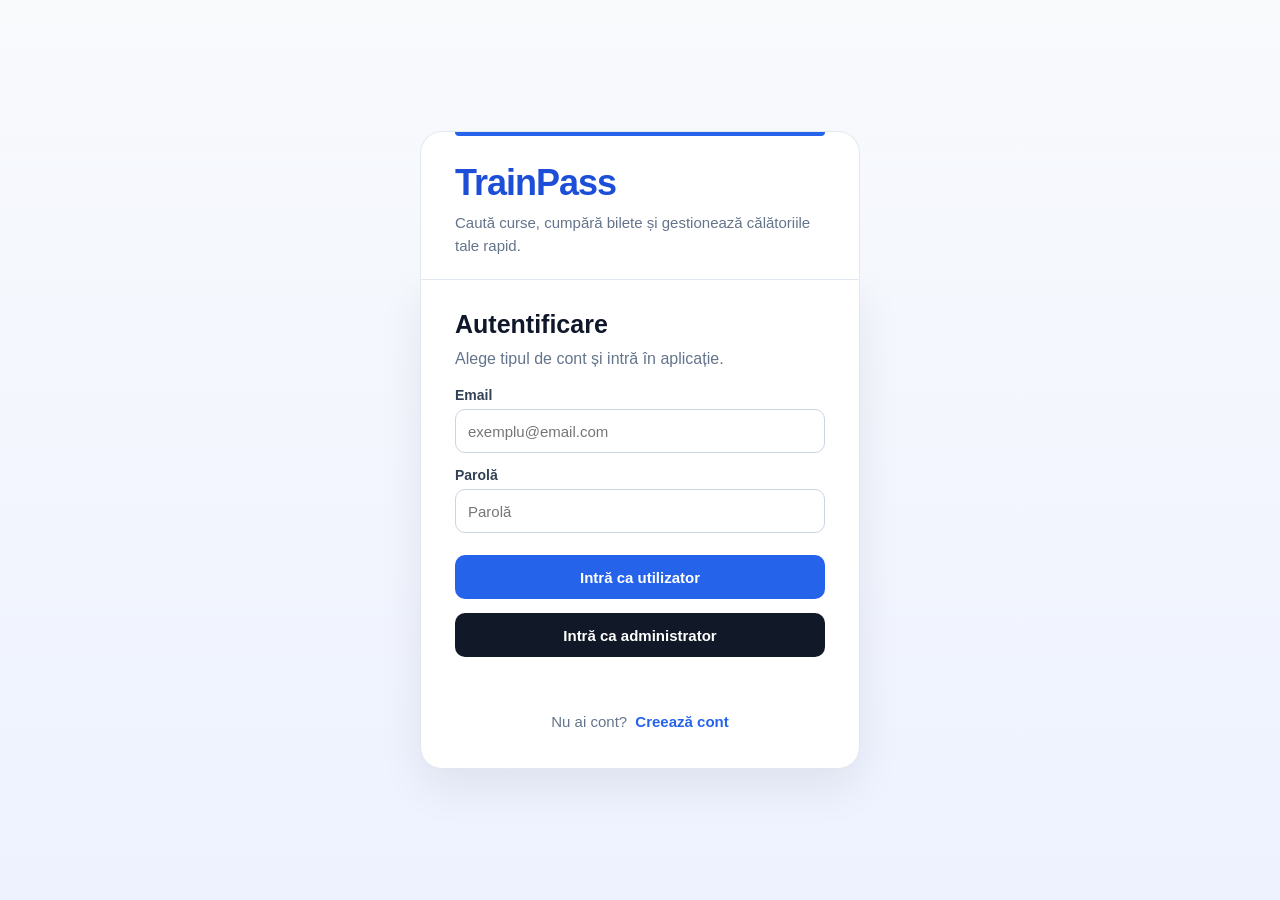
==== commit 52a3b705: "update" ====
--- a/TrainPass-client/index.html
+++ b/TrainPass-client/index.html
@@ -3,230 +3,366 @@
 <head>
     <meta charset="UTF-8">
     <meta name="viewport" content="width=device-width, initial-scale=1.0">
-    <title>TrainPass - Acasă</title>
+    <title>TrainPass</title>
     <link rel="stylesheet" href="css/style.css">
     <link rel="stylesheet" href="css/home.css">
 </head>
 <body>
 
 <header class="topbar">
-    <div>
-        <h1>TrainPass</h1>
-        <p>Caută curse și cumpără bilete de tren rapid.</p>
-    </div>
-
-    <div class="user-box">
-        <span id="user-info">Neautentificat</span>
-        <span id="role-badge" class="role-badge">Rol</span>
-        <button id="btn-logout" class="btn-light">Ieșire</button>
+    <div class="topbar-content">
+        <div class="brand">
+            <div class="brand-icon">T</div>
+            <div>
+                <h1>TrainPass</h1>
+                <p>Rezervare bilete de tren</p>
+            </div>
+        </div>
+
+        <div class="user-box">
+            <span id="user-email"></span>
+            <span id="user-role" class="role-badge"></span>
+            <button id="btn-logout" class="btn-light">Ieșire</button>
+        </div>
     </div>
 </header>
 
 <main class="container">
 
     <section class="hero">
-        <h2>Călătorește simplu</h2>
-        <p>Alege ruta, verifică trenurile disponibile și cumpără biletul direct din aplicație.</p>
-    </section>
-
-    <section class="steps customer-section">
-        <div class="step-card">
-            <span>1</span>
-            <h3>Caută cursa</h3>
-            <p>Alege stația de plecare, stația de sosire și data călătoriei.</p>
-        </div>
-
-        <div class="step-card">
-            <span>2</span>
-            <h3>Alege trenul</h3>
-            <p>Selectează cursa potrivită din tabelul cu rezultate.</p>
-        </div>
-
-        <div class="step-card">
-            <span>3</span>
-            <h3>Cumpără bilet</h3>
-            <p>Alege numărul de locuri și locurile libere.</p>
-        </div>
-    </section>
-
-    <section class="admin-section dashboard-grid">
-        <div class="dashboard-card">
-            <h3>Curse</h3>
-            <p id="total-schedules">0</p>
-        </div>
-
-        <div class="dashboard-card">
-            <h3>Bilete totale</h3>
-            <p id="total-tickets">0</p>
-        </div>
-
-        <div class="dashboard-card">
-            <h3>Bilete active</h3>
-            <p id="active-tickets">0</p>
-        </div>
-
-        <div class="dashboard-card">
-            <h3>Bilete anulate</h3>
-            <p id="cancelled-tickets">0</p>
-        </div>
-    </section>
-
-    <section class="main-panel">
-        <div class="grid">
-            <section class="box">
-                <h2>Caută cursa</h2>
-                <p class="box-text">Completează datele de mai jos pentru a vedea cursele disponibile.</p>
-
-                <div class="form-row">
-                    <div>
-                        <label for="search-departure">Stația de plecare</label>
-                        <select id="search-departure">
-                            <option value="">Alege stația</option>
-                            <option value="101">București Nord</option>
-                            <option value="102">Ploiești Vest</option>
-                            <option value="103">Brașov</option>
-                            <option value="104">Constanța</option>
-                            <option value="105">Sibiu</option>
-                            <option value="106">Cluj-Napoca</option>
-                            <option value="107">Iași</option>
-                            <option value="108">Timișoara Nord</option>
-                            <option value="109">Craiova</option>
-                            <option value="110">Arad</option>
-                            <option value="111">Oradea</option>
-                            <option value="112">Galați</option>
-                            <option value="113">Suceava Nord</option>
-                            <option value="114">Târgu Mureș</option>
-                            <option value="115">Baia Mare</option>
-                        </select>
-                    </div>
-
-                    <div>
-                        <label for="search-arrival">Stația de sosire</label>
-                        <select id="search-arrival">
-                            <option value="">Alege stația</option>
-                            <option value="101">București Nord</option>
-                            <option value="102">Ploiești Vest</option>
-                            <option value="103">Brașov</option>
-                            <option value="104">Constanța</option>
-                            <option value="105">Sibiu</option>
-                            <option value="106">Cluj-Napoca</option>
-                            <option value="107">Iași</option>
-                            <option value="108">Timișoara Nord</option>
-                            <option value="109">Craiova</option>
-                            <option value="110">Arad</option>
-                            <option value="111">Oradea</option>
-                            <option value="112">Galați</option>
-                            <option value="113">Suceava Nord</option>
-                            <option value="114">Târgu Mureș</option>
-                            <option value="115">Baia Mare</option>
-                        </select>
-                    </div>
-                </div>
-
-                <div class="form-row">
-                    <div>
-                        <label for="search-date">Data plecării</label>
-                        <input id="search-date" type="date">
-                    </div>
-
-                    <div class="checkbox-box">
-                        <label class="check-row">
-                            <input id="round-trip" type="checkbox">
-                            Călătorie dus-întors
-                        </label>
-                    </div>
-                </div>
-
-                <div class="form-row">
-                    <div>
-                        <label for="return-date">Data întoarcerii</label>
-                        <input id="return-date" type="date" disabled>
-                    </div>
-                </div>
-
-                <p id="search-error" class="message error"></p>
-
-                <button id="btn-search-schedules">Caută cursa</button>
-            </section>
-
-            <section class="box customer-section">
-                <h2>Cumpără bilet</h2>
-                <p class="box-text">Alege o cursă, apoi selectează locurile disponibile.</p>
-
-                <div class="form-row">
-                    <div>
-                        <label for="ticket-schedule-id">Cursa aleasă</label>
-                        <input id="ticket-schedule-id" type="number" readonly>
-                    </div>
-
-                    <div>
-                        <label for="ticket-seat-count">Număr de locuri</label>
-                        <input id="ticket-seat-count" type="number" min="1" value="1">
-                    </div>
-                </div>
-
-                <div id="seat-info-box" class="seat-info-box">
-                    <p>Selectează mai întâi o cursă din tabel.</p>
-                </div>
-
-                <div id="seat-selects" class="seat-selects"></div>
-
-                <button id="btn-buy-ticket">Cumpără bilet</button>
-
-                <p id="ticket-message" class="message"></p>
-
-                <div id="ticket-card" class="ticket-card hidden">
-                    <div class="ticket-card-header">
-                        <h3>Bilet TrainPass</h3>
-                        <span id="ticket-code">TP-0</span>
-                    </div>
-
-                    <div class="ticket-card-body">
-                        <p><strong>Ruta:</strong> <span id="ticket-route">-</span></p>
-                        <p><strong>Cursa:</strong> <span id="ticket-schedule">-</span></p>
-                        <p><strong>Locuri:</strong> <span id="ticket-seat">-</span></p>
-                        <p><strong>Total:</strong> <span id="ticket-total">-</span></p>
-                        <p><strong>Stare:</strong> <span id="ticket-status">Activ</span></p>
-                    </div>
-
-                    <div class="ticket-card-actions">
-                        <button id="btn-print-last-ticket">Printează</button>
-                        <button id="btn-save-last-ticket" class="btn-dark">Salvează PDF</button>
-                    </div>
-                </div>
-            </section>
-        </div>
-
+        <div>
+            <span class="small-title">Aplicație licență</span>
+            <h2>Caută curse și cumpără bilete simplu</h2>
+            <p>Interfață simplă pentru client și administrator, conectată la API-urile din backend.</p>
+        </div>
+
+        <div class="hero-info">
+            <p>1. Cauți cursa</p>
+            <p>2. Alegi locul</p>
+            <p>3. Cumperi biletul</p>
+        </div>
+    </section>
+
+    <section class="dashboard-grid admin-section">
+        <div class="dashboard-card">
+            <span>Curse</span>
+            <h3 id="total-schedules">0</h3>
+        </div>
+
+        <div class="dashboard-card">
+            <span>Bilete</span>
+            <h3 id="total-tickets">0</h3>
+        </div>
+
+        <div class="dashboard-card">
+            <span>Bilete active</span>
+            <h3 id="active-tickets">0</h3>
+        </div>
+
+        <div class="dashboard-card">
+            <span>Bilete anulate</span>
+            <h3 id="cancelled-tickets">0</h3>
+        </div>
+
+        <div class="dashboard-card">
+            <span>Trenuri</span>
+            <h3 id="total-trains">0</h3>
+        </div>
+
+        <div class="dashboard-card">
+            <span>Stații</span>
+            <h3 id="total-stations">0</h3>
+        </div>
+
+        <div class="dashboard-card">
+            <span>Clienți</span>
+            <h3 id="total-customers">0</h3>
+        </div>
+    </section>
+
+    <div class="grid two-columns">
         <section class="box">
-            <div class="section-title">
-                <div>
-                    <h2>Curse disponibile</h2>
-                    <p class="box-text">Primele 10 curse sunt vizibile direct. Pentru restul, folosește derularea.</p>
-                </div>
-            </div>
-
-            <div class="table-wrapper limited-table-wrapper">
+            <div class="box-header">
+                <div>
+                    <h2>Caută cursă</h2>
+                    <p>Alege ruta și data călătoriei.</p>
+                </div>
+            </div>
+
+            <div class="form-row">
+                <div>
+                    <label for="search-departure">Plecare</label>
+                    <select id="search-departure"></select>
+                </div>
+
+                <div>
+                    <label for="search-arrival">Sosire</label>
+                    <select id="search-arrival"></select>
+                </div>
+            </div>
+
+            <div class="form-row one-column">
+                <div>
+                    <label for="search-date">Data</label>
+                    <input type="date" id="search-date">
+                </div>
+            </div>
+
+            <div class="button-row">
+                <button id="btn-search">Caută</button>
+                <button id="btn-clear-search" class="btn-light">Toate cursele</button>
+            </div>
+
+            <p id="search-message" class="message"></p>
+        </section>
+
+        <section class="box customer-section">
+            <div class="box-header">
+                <div>
+                    <h2>Cumpără bilet</h2>
+                    <p>Alege o cursă din tabel, apoi introdu numărul locului.</p>
+                </div>
+            </div>
+
+            <div class="form-row">
+                <div>
+                    <label for="ticket-schedule-id">ID cursă</label>
+                    <input type="number" id="ticket-schedule-id" placeholder="Ex: 1">
+                </div>
+
+                <div>
+                    <label for="ticket-seat">Număr loc</label>
+                    <input type="number" id="ticket-seat" placeholder="Ex: 12">
+                </div>
+            </div>
+
+            <button id="btn-buy-ticket">Cumpără bilet</button>
+            <p id="ticket-message" class="message"></p>
+
+            <div id="ticket-card" class="ticket-card hidden">
+                <div class="ticket-top">
+                    <h3>Bilet generat</h3>
+                    <span id="ticket-status"></span>
+                </div>
+
+                <p><b>Cod bilet:</b> <span id="ticket-code"></span></p>
+                <p><b>Cursă:</b> <span id="ticket-route"></span></p>
+                <p><b>Data:</b> <span id="ticket-date"></span></p>
+                <p><b>Loc:</b> <span id="ticket-seat-view"></span></p>
+
+                <button id="btn-print-ticket" class="btn-light">Printează</button>
+            </div>
+        </section>
+    </div>
+
+    <section class="box">
+        <div class="box-header">
+            <div>
+                <h2>Curse disponibile</h2>
+                <p>Lista curselor încărcate din backend.</p>
+            </div>
+        </div>
+
+        <div class="table-wrapper">
+            <table>
+                <thead>
+                    <tr>
+                        <th>ID</th>
+                        <th>Ruta</th>
+                        <th>Plecare</th>
+                        <th>Sosire</th>
+                        <th>Preț</th>
+                        <th>Acțiune</th>
+                    </tr>
+                </thead>
+                <tbody id="schedules-table"></tbody>
+            </table>
+        </div>
+    </section>
+
+    <section class="box customer-section">
+        <div class="box-header">
+            <div>
+                <h2>Biletele mele</h2>
+                <p>Aici apar biletele cumpărate de utilizator.</p>
+            </div>
+        </div>
+
+        <div class="table-wrapper">
+            <table>
+                <thead>
+                    <tr>
+                        <th>ID</th>
+                        <th>Cursă</th>
+                        <th>Loc</th>
+                        <th>Data cumpărării</th>
+                        <th>Status</th>
+                        <th>Acțiune</th>
+                    </tr>
+                </thead>
+                <tbody id="my-tickets-table"></tbody>
+            </table>
+        </div>
+    </section>
+
+    <section class="admin-section admin-title">
+        <h2>Panou administrator</h2>
+        <p>Administrare simplă pentru trenuri, stații, curse, bilete și clienți.</p>
+    </section>
+
+    <div class="grid two-columns admin-section">
+        <section class="box">
+            <div class="box-header">
+                <div>
+                    <h2>Trenuri</h2>
+                    <p>Adaugă și vezi trenurile disponibile.</p>
+                </div>
+            </div>
+
+            <div class="form-row">
+                <div>
+                    <label for="train-name">Nume tren</label>
+                    <input id="train-name" placeholder="Ex: InterRegio">
+                </div>
+
+                <div>
+                    <label for="train-number">Număr tren</label>
+                    <input id="train-number" placeholder="Ex: IR 1621">
+                </div>
+            </div>
+
+            <div class="form-row one-column">
+                <div>
+                    <label for="train-seats">Locuri totale</label>
+                    <input id="train-seats" type="number" placeholder="Ex: 120">
+                </div>
+            </div>
+
+            <button id="btn-create-train">Adaugă tren</button>
+            <p id="train-message" class="message"></p>
+
+            <div class="table-wrapper small-table">
                 <table>
                     <thead>
                         <tr>
-                            <th>Tip</th>
-                            <th>Rută</th>
-                            <th>Plecare</th>
-                            <th>Sosire</th>
-                            <th>Preț</th>
-                            <th>Acțiune</th>
+                            <th>ID</th>
+                            <th>Nume</th>
+                            <th>Număr</th>
+                            <th>Locuri</th>
                         </tr>
                     </thead>
-                    <tbody id="schedules-table"></tbody>
+                    <tbody id="trains-table"></tbody>
                 </table>
             </div>
         </section>
 
-        <section class="box customer-section">
-            <div class="section-title">
-                <div>
-                    <h2>Biletele mele</h2>
-                    <p class="box-text">Aici apar biletele cumpărate de tine.</p>
+        <section class="box">
+            <div class="box-header">
+                <div>
+                    <h2>Stații</h2>
+                    <p>Adaugă și vezi stațiile folosite în rute.</p>
+                </div>
+            </div>
+
+            <div class="form-row">
+                <div>
+                    <label for="station-name">Nume stație</label>
+                    <input id="station-name" placeholder="Ex: București Nord">
+                </div>
+
+                <div>
+                    <label for="station-city">Oraș</label>
+                    <input id="station-city" placeholder="Ex: București">
+                </div>
+            </div>
+
+            <button id="btn-create-station">Adaugă stație</button>
+            <p id="station-message" class="message"></p>
+
+            <div class="table-wrapper small-table">
+                <table>
+                    <thead>
+                        <tr>
+                            <th>ID</th>
+                            <th>Nume</th>
+                            <th>Oraș</th>
+                        </tr>
+                    </thead>
+                    <tbody id="stations-table"></tbody>
+                </table>
+            </div>
+        </section>
+    </div>
+
+    <section class="box admin-section">
+        <div class="box-header">
+            <div>
+                <h2>Curse</h2>
+                <p>Adaugă o cursă nouă sau șterge o cursă existentă.</p>
+            </div>
+        </div>
+
+        <div class="form-row three-columns">
+            <div>
+                <label for="schedule-train">Tren</label>
+                <select id="schedule-train"></select>
+            </div>
+
+            <div>
+                <label for="schedule-departure">Plecare</label>
+                <select id="schedule-departure"></select>
+            </div>
+
+            <div>
+                <label for="schedule-arrival">Sosire</label>
+                <select id="schedule-arrival"></select>
+            </div>
+        </div>
+
+        <div class="form-row three-columns">
+            <div>
+                <label for="schedule-departure-time">Ora plecării</label>
+                <input id="schedule-departure-time" type="datetime-local">
+            </div>
+
+            <div>
+                <label for="schedule-arrival-time">Ora sosirii</label>
+                <input id="schedule-arrival-time" type="datetime-local">
+            </div>
+
+            <div>
+                <label for="schedule-price">Preț</label>
+                <input id="schedule-price" type="number" placeholder="Ex: 75">
+            </div>
+        </div>
+
+        <button id="btn-create-schedule">Adaugă cursă</button>
+        <p id="schedule-message" class="message"></p>
+
+        <div class="table-wrapper">
+            <table>
+                <thead>
+                    <tr>
+                        <th>ID</th>
+                        <th>Tren</th>
+                        <th>Ruta</th>
+                        <th>Plecare</th>
+                        <th>Sosire</th>
+                        <th>Preț</th>
+                        <th>Acțiune</th>
+                    </tr>
+                </thead>
+                <tbody id="admin-schedules-table"></tbody>
+            </table>
+        </div>
+    </section>
+
+    <div class="grid two-columns admin-section">
+        <section class="box">
+            <div class="box-header">
+                <div>
+                    <h2>Bilete</h2>
+                    <p>Toate biletele cumpărate în aplicație.</p>
                 </div>
             </div>
 
@@ -234,26 +370,24 @@
                 <table>
                     <thead>
                         <tr>
-                            <th>Bilet</th>
-                            <th>Rută</th>
-                            <th>Plecare</th>
-                            <th>Sosire</th>
+                            <th>ID</th>
+                            <th>Client</th>
+                            <th>Cursă</th>
                             <th>Loc</th>
-                            <th>Preț</th>
-                            <th>Stare</th>
-                            <th>Acțiuni</th>
+                            <th>Data</th>
+                            <th>Status</th>
                         </tr>
                     </thead>
-                    <tbody id="my-tickets-table"></tbody>
+                    <tbody id="all-tickets-table"></tbody>
                 </table>
             </div>
         </section>
 
-        <section class="box admin-section">
-            <div class="section-title">
-                <div>
-                    <h2>Administrare bilete</h2>
-                    <p class="box-text">Aici apar toate biletele din aplicație.</p>
+        <section class="box">
+            <div class="box-header">
+                <div>
+                    <h2>Clienți</h2>
+                    <p>Utilizatorii înregistrați în aplicație.</p>
                 </div>
             </div>
 
@@ -261,23 +395,21 @@
                 <table>
                     <thead>
                         <tr>
-                            <th>Bilet</th>
-                            <th>Client</th>
-                            <th>Cursă</th>
-                            <th>Loc</th>
-                            <th>Stare</th>
+                            <th>ID</th>
+                            <th>Nume</th>
+                            <th>Email</th>
                         </tr>
                     </thead>
-                    <tbody id="all-tickets-table"></tbody>
+                    <tbody id="customers-table"></tbody>
                 </table>
             </div>
         </section>
-    </section>
+    </div>
 
 </main>
 
 <footer>
-    <p>TrainPass © 2026 - Aplicație pentru bilete de tren</p>
+    <p>TrainPass - Lucrare de licență</p>
 </footer>
 
 <script src="js/api.js"></script>
--- a/TrainPass-client/css/style.css
+++ b/TrainPass-client/css/style.css
@@ -1,12 +1,16 @@
 * {
     box-sizing: border-box;
+}
+
+html {
+    scroll-behavior: smooth;
 }
 
 body {
     margin: 0;
     font-family: Arial, sans-serif;
-    background: #f1f5f9;
-    color: #0f172a;
+    background: #f4f6f8;
+    color: #111827;
 }
 
 h1,
@@ -18,45 +22,73 @@
 
 a {
     color: #2563eb;
+    text-decoration: none;
     font-weight: 700;
-    text-decoration: none;
+}
+
+a:hover {
+    text-decoration: underline;
+}
+
+label {
+    display: block;
+    margin-bottom: 6px;
+    color: #334155;
+    font-size: 14px;
+    font-weight: 700;
+}
+
+input,
+select {
+    width: 100%;
+    height: 44px;
+    padding: 0 12px;
+    border: 1px solid #cbd5e1;
+    border-radius: 10px;
+    background: white;
+    color: #111827;
+    font-size: 15px;
+    outline: none;
+}
+
+input:focus,
+select:focus {
+    border-color: #2563eb;
+    box-shadow: 0 0 0 3px rgba(37, 99, 235, 0.12);
 }
 
 button {
+    min-height: 44px;
     border: none;
+    border-radius: 10px;
     background: #2563eb;
     color: white;
-    padding: 12px 18px;
-    border-radius: 10px;
+    padding: 0 18px;
+    font-size: 15px;
     font-weight: 700;
     cursor: pointer;
-    font-size: 15px;
 }
 
 button:hover {
     background: #1d4ed8;
 }
 
-button:disabled {
-    background: #94a3b8;
-    cursor: not-allowed;
-}
-
 .btn-dark {
-    background: #0f172a;
+    background: #111827;
 }
 
 .btn-dark:hover {
-    background: #020617;
+    background: #030712;
 }
 
 .btn-light {
     background: white;
-    color: #0f172a;
+    color: #2563eb;
+    border: 1px solid #bfdbfe;
 }
 
 .btn-light:hover {
-    background: #e2e8f0;
+    background: #eff6ff;
 }
 
 .btn-danger {
@@ -67,48 +99,20 @@
     background: #b91c1c;
 }
 
-label {
-    display: block;
-    font-size: 14px;
-    font-weight: 700;
-    margin-bottom: 6px;
-    color: #334155;
-}
-
-input,
-select {
-    width: 100%;
-    padding: 12px 14px;
-    border-radius: 10px;
-    border: 1px solid #cbd5e1;
-    font-size: 15px;
-    background: white;
-}
-
-input:focus,
-select:focus {
-    outline: none;
-    border-color: #2563eb;
-    box-shadow: 0 0 0 3px rgba(37, 99, 235, 0.15);
-}
-
-input:disabled,
-input:read-only {
-    background: #f1f5f9;
-    color: #64748b;
-}
-
-.input-error {
-    border-color: #dc2626;
-    background: #fff7f7;
+.btn-small {
+    min-height: 34px;
+    padding: 0 12px;
+    font-size: 13px;
 }
 
 .message {
-    min-height: 22px;
-    margin: 12px 0;
-    font-weight: 700;
-    color: #166534;
-    word-break: break-word;
+    min-height: 20px;
+    margin: 12px 0 0;
+    font-size: 14px;
+}
+
+.success {
+    color: #15803d;
 }
 
 .error {
@@ -116,5 +120,47 @@
 }
 
 .hidden {
-    display: none;
+    display: none !important;
+}
+
+.badge {
+    display: inline-flex;
+    align-items: center;
+    border-radius: 999px;
+    padding: 5px 10px;
+    font-size: 13px;
+    font-weight: 700;
+}
+
+.badge-green {
+    background: #dcfce7;
+    color: #166534;
+}
+
+.badge-red {
+    background: #fee2e2;
+    color: #991b1b;
+}
+
+.badge-blue {
+    background: #dbeafe;
+    color: #1d4ed8;
+}
+
+@media print {
+    body * {
+        visibility: hidden;
+    }
+
+    #ticket-card,
+    #ticket-card * {
+        visibility: visible;
+    }
+
+    #ticket-card {
+        position: absolute;
+        left: 20px;
+        top: 20px;
+        width: 420px;
+    }
 }
--- a/TrainPass-client/css/home.css
+++ b/TrainPass-client/css/home.css
@@ -1,27 +1,69 @@
 .topbar {
-    background: #0f172a;
+    position: sticky;
+    top: 0;
+    z-index: 10;
+    background: white;
+    border-bottom: 1px solid #e5e7eb;
+}
+
+.topbar-content {
+    width: min(1180px, 92%);
+    min-height: 76px;
+    margin: 0 auto;
+    display: flex;
+    align-items: center;
+    justify-content: space-between;
+    gap: 20px;
+}
+
+.brand {
+    display: flex;
+    align-items: center;
+    gap: 12px;
+}
+
+.brand-icon {
+    width: 42px;
+    height: 42px;
+    border-radius: 14px;
+    background: #2563eb;
     color: white;
-    padding: 22px 40px;
-    display: flex;
-    justify-content: space-between;
-    align-items: center;
-    gap: 20px;
-}
-
-.topbar h1 {
-    margin-bottom: 6px;
-}
-
-.topbar p {
-    margin-bottom: 0;
-    color: #cbd5e1;
+    display: flex;
+    align-items: center;
+    justify-content: center;
+    font-weight: 800;
+}
+
+.brand h1 {
+    margin-bottom: 2px;
+    font-size: 23px;
+}
+
+.brand p {
+    margin-bottom: 0;
+    color: #64748b;
+    font-size: 14px;
 }
 
 .user-box {
     display: flex;
     align-items: center;
+    justify-content: flex-end;
     gap: 10px;
     flex-wrap: wrap;
+}
+
+.user-box span {
+    font-size: 14px;
+}
+
+.role-badge {
+    background: #eff6ff;
+    color: #1d4ed8;
+    border: 1px solid #bfdbfe;
+    border-radius: 999px;
+    padding: 7px 11px;
+    font-weight: 700;
 }
 
 .container {
@@ -31,110 +73,95 @@
 }
 
 .hero {
-    background: linear-gradient(135deg, #2563eb, #1e40af);
-    color: white;
-    padding: 34px;
-    border-radius: 20px;
-    margin-bottom: 24px;
+    display: flex;
+    align-items: stretch;
+    justify-content: space-between;
+    gap: 24px;
+    margin-bottom: 22px;
+    padding: 30px;
+    border: 1px solid #dbeafe;
+    border-radius: 24px;
+    background: linear-gradient(135deg, #ffffff 0%, #eff6ff 100%);
+}
+
+.small-title {
+    display: inline-flex;
+    margin-bottom: 12px;
+    color: #1d4ed8;
+    font-size: 14px;
+    font-weight: 800;
+    text-transform: uppercase;
+    letter-spacing: 0.04em;
+}
+
+.hero h2 {
+    max-width: 620px;
+    margin-bottom: 10px;
+    color: #0f172a;
+    font-size: 34px;
+    line-height: 1.1;
 }
 
 .hero p {
-    margin-bottom: 0;
-    max-width: 700px;
-    color: #dbeafe;
-}
-
-.steps {
-    display: grid;
-    grid-template-columns: repeat(3, 1fr);
-    gap: 18px;
-    margin-bottom: 24px;
-}
-
-.step-card {
-    background: white;
-    border: 1px solid #e2e8f0;
-    box-shadow: 0 10px 30px rgba(15, 23, 42, 0.08);
-    border-radius: 16px;
-    padding: 20px;
-}
-
-.step-card span {
-    width: 34px;
-    height: 34px;
-    border-radius: 50%;
-    background: #2563eb;
-    color: white;
-    display: inline-flex;
-    justify-content: center;
-    align-items: center;
+    max-width: 650px;
+    margin-bottom: 0;
+    color: #64748b;
+    line-height: 1.6;
+}
+
+.hero-info {
+    min-width: 230px;
+    padding: 18px;
+    border: 1px solid #dbeafe;
+    border-radius: 18px;
+    background: white;
+}
+
+.hero-info p {
+    margin-bottom: 10px;
+    color: #334155;
     font-weight: 700;
-    margin-bottom: 12px;
-}
-
-.step-card p {
-    color: #64748b;
-    margin-bottom: 0;
-}
-
-.dashboard-grid {
-    display: grid;
-    grid-template-columns: repeat(4, 1fr);
-    gap: 18px;
-    margin-bottom: 24px;
-}
-
-.dashboard-card {
-    background: white;
-    border: 1px solid #e2e8f0;
-    box-shadow: 0 10px 30px rgba(15, 23, 42, 0.08);
-    border-radius: 16px;
-    padding: 20px;
-}
-
-.dashboard-card h3 {
-    color: #64748b;
-    font-size: 15px;
-    margin-bottom: 10px;
-}
-
-.dashboard-card p {
-    font-size: 32px;
-    font-weight: 800;
-    margin-bottom: 0;
-}
-
-.main-panel {
-    background: white;
-    border: 1px solid #dbe3ef;
-    box-shadow: 0 16px 40px rgba(15, 23, 42, 0.08);
-    border-radius: 22px;
-    padding: 22px;
-    margin-bottom: 24px;
+}
+
+.hero-info p:last-child {
+    margin-bottom: 0;
 }
 
 .grid {
     display: grid;
+    gap: 20px;
+}
+
+.two-columns {
     grid-template-columns: 1fr 1fr;
-    gap: 22px;
-    margin-bottom: 22px;
 }
 
 .box {
-    background: white;
+    margin-bottom: 20px;
+    padding: 22px;
     border: 1px solid #e2e8f0;
-    border-radius: 18px;
-    padding: 22px;
-    margin-bottom: 22px;
-}
-
-.main-panel > .box:last-child {
-    margin-bottom: 0;
-}
-
-.box-text {
-    color: #64748b;
+    border-radius: 20px;
+    background: white;
+    box-shadow: 0 10px 30px rgba(15, 23, 42, 0.06);
+}
+
+.box-header {
+    display: flex;
+    align-items: flex-start;
+    justify-content: space-between;
+    gap: 14px;
     margin-bottom: 18px;
+}
+
+.box-header h2 {
+    margin-bottom: 6px;
+    font-size: 22px;
+}
+
+.box-header p {
+    margin-bottom: 0;
+    color: #64748b;
+    line-height: 1.5;
 }
 
 .form-row {
@@ -144,219 +171,192 @@
     margin-bottom: 14px;
 }
 
-.checkbox-box {
-    display: flex;
-    align-items: end;
-}
-
-.check-row {
-    display: flex;
-    align-items: center;
-    gap: 8px;
-    min-height: 46px;
-    margin-bottom: 0;
+.one-column {
+    grid-template-columns: 1fr;
+}
+
+.three-columns {
+    grid-template-columns: 1fr 1fr 1fr;
+}
+
+.button-row {
+    display: flex;
+    gap: 10px;
+    flex-wrap: wrap;
+}
+
+.dashboard-grid {
+    display: grid;
+    grid-template-columns: repeat(4, 1fr);
+    gap: 16px;
+    margin-bottom: 22px;
+}
+
+.dashboard-card {
+    min-height: 115px;
+    padding: 20px;
+    border: 1px solid #e2e8f0;
+    border-radius: 18px;
+    background: white;
+    box-shadow: 0 10px 30px rgba(15, 23, 42, 0.06);
+}
+
+.dashboard-card span {
+    color: #64748b;
+    font-size: 14px;
     font-weight: 700;
 }
 
-.check-row input {
-    width: auto;
-}
-
-.role-badge {
+.dashboard-card h3 {
+    margin: 12px 0 0;
+    color: #2563eb;
+    font-size: 32px;
+}
+
+.admin-title {
+    margin: 10px 0 18px;
+    padding: 22px;
+    border: 1px solid #dbeafe;
+    border-radius: 20px;
     background: #eff6ff;
-    color: #1d4ed8;
-    border: 1px solid #bfdbfe;
-    padding: 7px 11px;
-    border-radius: 999px;
-    font-size: 13px;
-    font-weight: 700;
+}
+
+.admin-title h2 {
+    margin-bottom: 6px;
+}
+
+.admin-title p {
+    margin-bottom: 0;
+    color: #475569;
 }
 
 .table-wrapper {
     width: 100%;
     overflow-x: auto;
-    border-radius: 14px;
     border: 1px solid #e5e7eb;
-    background: white;
-}
-
-.limited-table-wrapper {
-    max-height: 620px;
+    border-radius: 16px;
+    background: white;
+}
+
+.small-table {
+    margin-top: 16px;
+    max-height: 360px;
     overflow: auto;
 }
 
 table {
     width: 100%;
+    min-width: 760px;
     border-collapse: collapse;
-    min-width: 920px;
 }
 
 th {
     background: #f8fafc;
     color: #475569;
     text-align: left;
-    padding: 14px;
-    font-size: 14px;
-}
-
-.limited-table-wrapper th {
-    position: sticky;
-    top: 0;
-    z-index: 2;
+    padding: 13px;
+    font-size: 14px;
 }
 
 td {
-    padding: 14px;
     border-top: 1px solid #e5e7eb;
+    padding: 13px;
+    color: #1f2937;
+    font-size: 14px;
     vertical-align: middle;
 }
 
-tr:hover {
+tr:hover td {
     background: #f9fafb;
 }
 
-.small-text {
-    color: #64748b;
-    font-size: 13px;
-}
-
-.empty-message {
+.empty-row {
+    padding: 26px;
     text-align: center;
-    padding: 28px;
-    color: #64748b;
-    font-style: italic;
-}
-
-.badge {
-    display: inline-flex;
-    padding: 6px 10px;
-    border-radius: 999px;
-    font-size: 13px;
-    font-weight: 700;
-}
-
-.badge-blue {
-    background: #dbeafe;
-    color: #1d4ed8;
-}
-
-.badge-green {
-    background: #dcfce7;
-    color: #166534;
-}
-
-.badge-red {
-    background: #fee2e2;
-    color: #991b1b;
-}
-
-.seat-info-box {
-    background: #f8fafc;
-    border: 1px solid #e2e8f0;
-    border-radius: 12px;
-    padding: 12px;
-    margin-bottom: 14px;
-    color: #475569;
-}
-
-.seat-info-box p {
-    margin-bottom: 0;
-}
-
-.seat-selects {
-    display: grid;
-    grid-template-columns: 1fr 1fr;
-    gap: 14px;
-    margin-bottom: 14px;
-}
-
-.seat-field {
-    display: flex;
-    flex-direction: column;
+    color: #64748b;
 }
 
 .ticket-card {
     margin-top: 18px;
-    border-radius: 16px;
-    overflow: hidden;
+    padding: 18px;
     border: 1px solid #bfdbfe;
+    border-radius: 18px;
     background: #eff6ff;
 }
 
-.ticket-card-header {
-    background: #1d4ed8;
-    color: white;
-    padding: 16px;
-    display: flex;
+.ticket-top {
+    display: flex;
+    align-items: center;
     justify-content: space-between;
-    gap: 12px;
-}
-
-.ticket-card-header h3 {
-    margin-bottom: 0;
-}
-
-.ticket-card-body {
-    padding: 16px;
-}
-
-.ticket-card-body p {
+    gap: 10px;
+    margin-bottom: 10px;
+}
+
+.ticket-top h3 {
+    margin-bottom: 0;
+}
+
+.ticket-card p {
     margin-bottom: 8px;
-}
-
-.ticket-card-actions {
-    display: flex;
-    gap: 10px;
-    padding: 0 16px 16px 16px;
-    flex-wrap: wrap;
-}
-
-.action-buttons {
-    display: flex;
-    gap: 8px;
-    flex-wrap: wrap;
-}
-
-.action-buttons button {
-    padding: 9px 12px;
-    font-size: 13px;
-}
-
-.section-title {
-    display: flex;
-    justify-content: space-between;
-    gap: 20px;
+    color: #334155;
+}
+
+.ticket-card button {
+    margin-top: 8px;
 }
 
 footer {
+    padding: 24px;
     text-align: center;
-    padding: 24px;
-    color: #64748b;
-}
-
-@media (max-width: 900px) {
-    .topbar {
+    color: #64748b;
+}
+
+@media (max-width: 950px) {
+    .topbar-content,
+    .hero {
         flex-direction: column;
-        align-items: flex-start;
-    }
-
-    .steps,
-    .dashboard-grid,
-    .grid,
-    .form-row,
-    .seat-selects {
+    }
+
+    .user-box {
+        justify-content: flex-start;
+    }
+
+    .two-columns,
+    .three-columns,
+    .dashboard-grid {
         grid-template-columns: 1fr;
     }
 
-    .hero {
-        padding: 24px;
-    }
-
-    .main-panel {
-        padding: 14px;
-    }
-
-    .checkbox-box {
-        align-items: start;
+    .hero h2 {
+        font-size: 28px;
+    }
+}
+
+@media (max-width: 560px) {
+    .container,
+    .topbar-content {
+        width: 94%;
+    }
+
+    .topbar-content {
+        padding: 14px 0;
+    }
+
+    .hero,
+    .box {
+        padding: 18px;
+        border-radius: 18px;
+    }
+
+    .form-row {
+        grid-template-columns: 1fr;
+    }
+
+    button {
+        width: 100%;
+    }
+
+    .button-row {
+        flex-direction: column;
     }
 }
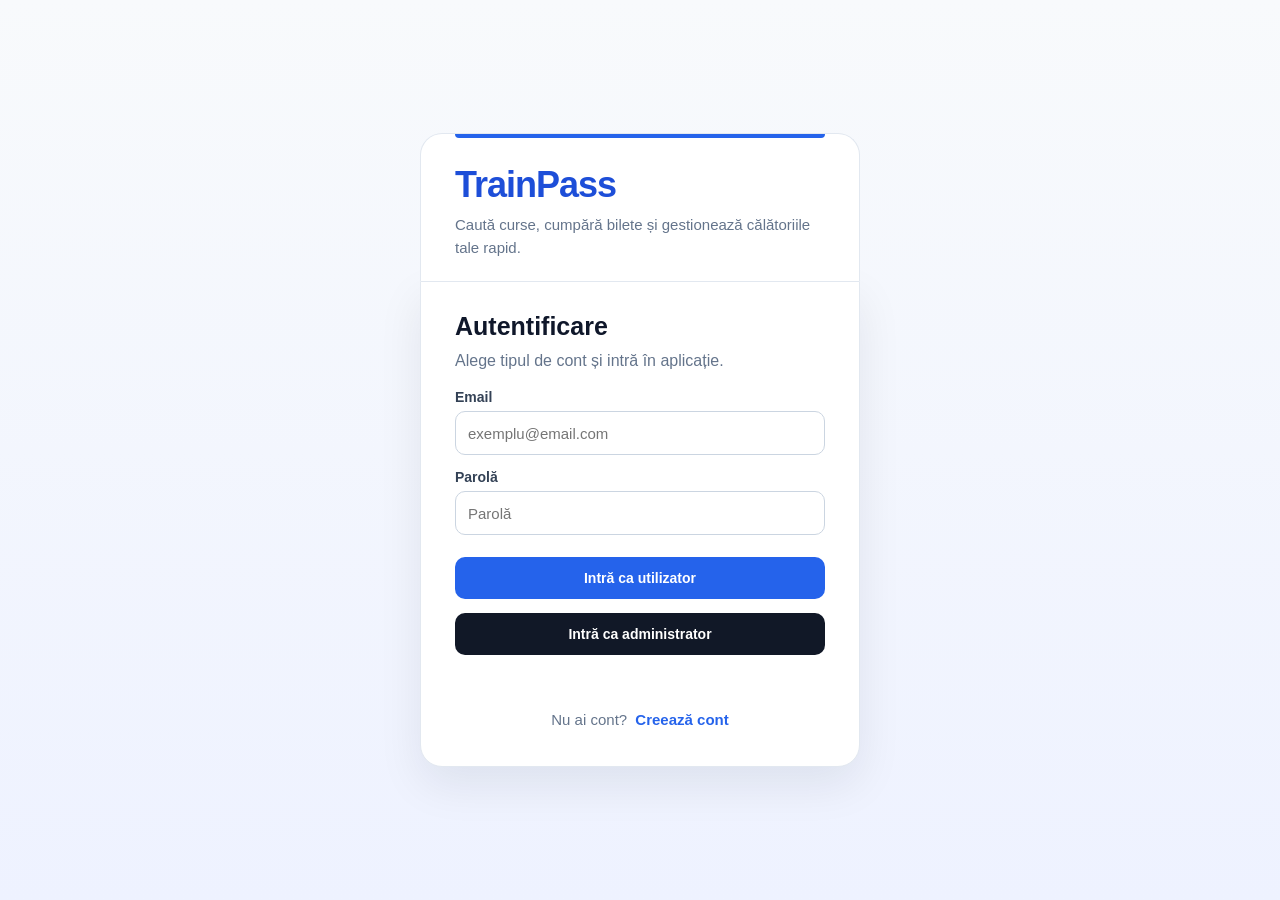
==== commit aac69443: "update" ====
--- a/TrainPass-client/index.html
+++ b/TrainPass-client/index.html
@@ -29,340 +29,105 @@
 
 <main class="container">
 
-    <section class="hero">
-        <div>
-            <span class="small-title">Aplicație licență</span>
-            <h2>Caută curse și cumpără bilete simplu</h2>
-            <p>Interfață simplă pentru client și administrator, conectată la API-urile din backend.</p>
+    <section id="customer-page" class="customer-only">
+
+        <section class="hero">
+            <div>
+                <span class="small-title">Aplicație licență</span>
+                <h2>Caută curse și cumpără bilete simplu</h2>
+                <p>Interfață simplă pentru căutarea curselor, cumpărarea biletelor și administrarea călătoriilor.</p>
+            </div>
+
+            <div class="hero-info">
+                <p>1. Cauți cursa</p>
+                <p>2. Alegi locul</p>
+                <p>3. Cumperi biletul</p>
+            </div>
+        </section>
+
+        <div class="grid two-columns">
+            <section class="box">
+                <div class="box-header">
+                    <div>
+                        <h2>Caută cursă</h2>
+                        <p>Alege ruta și data călătoriei.</p>
+                    </div>
+                </div>
+
+                <div class="form-row">
+                    <div>
+                        <label for="search-departure">Plecare</label>
+                        <select id="search-departure"></select>
+                    </div>
+
+                    <div>
+                        <label for="search-arrival">Sosire</label>
+                        <select id="search-arrival"></select>
+                    </div>
+                </div>
+
+                <div class="form-row one-column">
+                    <div>
+                        <label for="search-date">Data</label>
+                        <input type="date" id="search-date">
+                    </div>
+                </div>
+
+                <div class="button-row">
+                    <button id="btn-search">Caută</button>
+                    <button id="btn-clear-search" class="btn-light">Toate cursele</button>
+                </div>
+
+                <p id="search-message" class="message"></p>
+            </section>
+
+            <section class="box">
+                <div class="box-header">
+                    <div>
+                        <h2>Cumpără bilet</h2>
+                        <p>Alege o cursă din tabel, apoi introdu numărul locului.</p>
+                    </div>
+                </div>
+
+                <div class="form-row">
+                    <div>
+                        <label for="ticket-schedule-id">ID cursă</label>
+                        <input type="number" id="ticket-schedule-id" placeholder="Ex: 1">
+                    </div>
+
+                    <div>
+                        <label for="ticket-seat">Număr loc</label>
+                        <input type="number" id="ticket-seat" placeholder="Ex: 12">
+                    </div>
+                </div>
+
+                <button id="btn-buy-ticket">Cumpără bilet</button>
+                <p id="ticket-message" class="message"></p>
+
+                <div id="ticket-card" class="ticket-card hidden">
+                    <div class="ticket-top">
+                        <h3>Bilet generat</h3>
+                        <span id="ticket-status" class="badge"></span>
+                    </div>
+
+                    <p><b>Cod bilet:</b> <span id="ticket-code"></span></p>
+                    <p><b>Cursă:</b> <span id="ticket-route"></span></p>
+                    <p><b>Data:</b> <span id="ticket-date"></span></p>
+                    <p><b>Loc:</b> <span id="ticket-seat-view"></span></p>
+
+                    <div class="button-row">
+                        <button id="btn-print-ticket" class="btn-light">Printează</button>
+                        <button id="btn-download-ticket" class="btn-light">Download</button>
+                    </div>
+                </div>
+            </section>
         </div>
 
-        <div class="hero-info">
-            <p>1. Cauți cursa</p>
-            <p>2. Alegi locul</p>
-            <p>3. Cumperi biletul</p>
-        </div>
-    </section>
-
-    <section class="dashboard-grid admin-section">
-        <div class="dashboard-card">
-            <span>Curse</span>
-            <h3 id="total-schedules">0</h3>
-        </div>
-
-        <div class="dashboard-card">
-            <span>Bilete</span>
-            <h3 id="total-tickets">0</h3>
-        </div>
-
-        <div class="dashboard-card">
-            <span>Bilete active</span>
-            <h3 id="active-tickets">0</h3>
-        </div>
-
-        <div class="dashboard-card">
-            <span>Bilete anulate</span>
-            <h3 id="cancelled-tickets">0</h3>
-        </div>
-
-        <div class="dashboard-card">
-            <span>Trenuri</span>
-            <h3 id="total-trains">0</h3>
-        </div>
-
-        <div class="dashboard-card">
-            <span>Stații</span>
-            <h3 id="total-stations">0</h3>
-        </div>
-
-        <div class="dashboard-card">
-            <span>Clienți</span>
-            <h3 id="total-customers">0</h3>
-        </div>
-    </section>
-
-    <div class="grid two-columns">
         <section class="box">
             <div class="box-header">
                 <div>
-                    <h2>Caută cursă</h2>
-                    <p>Alege ruta și data călătoriei.</p>
-                </div>
-            </div>
-
-            <div class="form-row">
-                <div>
-                    <label for="search-departure">Plecare</label>
-                    <select id="search-departure"></select>
-                </div>
-
-                <div>
-                    <label for="search-arrival">Sosire</label>
-                    <select id="search-arrival"></select>
-                </div>
-            </div>
-
-            <div class="form-row one-column">
-                <div>
-                    <label for="search-date">Data</label>
-                    <input type="date" id="search-date">
-                </div>
-            </div>
-
-            <div class="button-row">
-                <button id="btn-search">Caută</button>
-                <button id="btn-clear-search" class="btn-light">Toate cursele</button>
-            </div>
-
-            <p id="search-message" class="message"></p>
-        </section>
-
-        <section class="box customer-section">
-            <div class="box-header">
-                <div>
-                    <h2>Cumpără bilet</h2>
-                    <p>Alege o cursă din tabel, apoi introdu numărul locului.</p>
-                </div>
-            </div>
-
-            <div class="form-row">
-                <div>
-                    <label for="ticket-schedule-id">ID cursă</label>
-                    <input type="number" id="ticket-schedule-id" placeholder="Ex: 1">
-                </div>
-
-                <div>
-                    <label for="ticket-seat">Număr loc</label>
-                    <input type="number" id="ticket-seat" placeholder="Ex: 12">
-                </div>
-            </div>
-
-            <button id="btn-buy-ticket">Cumpără bilet</button>
-            <p id="ticket-message" class="message"></p>
-
-            <div id="ticket-card" class="ticket-card hidden">
-                <div class="ticket-top">
-                    <h3>Bilet generat</h3>
-                    <span id="ticket-status"></span>
-                </div>
-
-                <p><b>Cod bilet:</b> <span id="ticket-code"></span></p>
-                <p><b>Cursă:</b> <span id="ticket-route"></span></p>
-                <p><b>Data:</b> <span id="ticket-date"></span></p>
-                <p><b>Loc:</b> <span id="ticket-seat-view"></span></p>
-
-                <button id="btn-print-ticket" class="btn-light">Printează</button>
-            </div>
-        </section>
-    </div>
-
-    <section class="box">
-        <div class="box-header">
-            <div>
-                <h2>Curse disponibile</h2>
-                <p>Lista curselor încărcate din backend.</p>
-            </div>
-        </div>
-
-        <div class="table-wrapper">
-            <table>
-                <thead>
-                    <tr>
-                        <th>ID</th>
-                        <th>Ruta</th>
-                        <th>Plecare</th>
-                        <th>Sosire</th>
-                        <th>Preț</th>
-                        <th>Acțiune</th>
-                    </tr>
-                </thead>
-                <tbody id="schedules-table"></tbody>
-            </table>
-        </div>
-    </section>
-
-    <section class="box customer-section">
-        <div class="box-header">
-            <div>
-                <h2>Biletele mele</h2>
-                <p>Aici apar biletele cumpărate de utilizator.</p>
-            </div>
-        </div>
-
-        <div class="table-wrapper">
-            <table>
-                <thead>
-                    <tr>
-                        <th>ID</th>
-                        <th>Cursă</th>
-                        <th>Loc</th>
-                        <th>Data cumpărării</th>
-                        <th>Status</th>
-                        <th>Acțiune</th>
-                    </tr>
-                </thead>
-                <tbody id="my-tickets-table"></tbody>
-            </table>
-        </div>
-    </section>
-
-    <section class="admin-section admin-title">
-        <h2>Panou administrator</h2>
-        <p>Administrare simplă pentru trenuri, stații, curse, bilete și clienți.</p>
-    </section>
-
-    <div class="grid two-columns admin-section">
-        <section class="box">
-            <div class="box-header">
-                <div>
-                    <h2>Trenuri</h2>
-                    <p>Adaugă și vezi trenurile disponibile.</p>
-                </div>
-            </div>
-
-            <div class="form-row">
-                <div>
-                    <label for="train-name">Nume tren</label>
-                    <input id="train-name" placeholder="Ex: InterRegio">
-                </div>
-
-                <div>
-                    <label for="train-number">Număr tren</label>
-                    <input id="train-number" placeholder="Ex: IR 1621">
-                </div>
-            </div>
-
-            <div class="form-row one-column">
-                <div>
-                    <label for="train-seats">Locuri totale</label>
-                    <input id="train-seats" type="number" placeholder="Ex: 120">
-                </div>
-            </div>
-
-            <button id="btn-create-train">Adaugă tren</button>
-            <p id="train-message" class="message"></p>
-
-            <div class="table-wrapper small-table">
-                <table>
-                    <thead>
-                        <tr>
-                            <th>ID</th>
-                            <th>Nume</th>
-                            <th>Număr</th>
-                            <th>Locuri</th>
-                        </tr>
-                    </thead>
-                    <tbody id="trains-table"></tbody>
-                </table>
-            </div>
-        </section>
-
-        <section class="box">
-            <div class="box-header">
-                <div>
-                    <h2>Stații</h2>
-                    <p>Adaugă și vezi stațiile folosite în rute.</p>
-                </div>
-            </div>
-
-            <div class="form-row">
-                <div>
-                    <label for="station-name">Nume stație</label>
-                    <input id="station-name" placeholder="Ex: București Nord">
-                </div>
-
-                <div>
-                    <label for="station-city">Oraș</label>
-                    <input id="station-city" placeholder="Ex: București">
-                </div>
-            </div>
-
-            <button id="btn-create-station">Adaugă stație</button>
-            <p id="station-message" class="message"></p>
-
-            <div class="table-wrapper small-table">
-                <table>
-                    <thead>
-                        <tr>
-                            <th>ID</th>
-                            <th>Nume</th>
-                            <th>Oraș</th>
-                        </tr>
-                    </thead>
-                    <tbody id="stations-table"></tbody>
-                </table>
-            </div>
-        </section>
-    </div>
-
-    <section class="box admin-section">
-        <div class="box-header">
-            <div>
-                <h2>Curse</h2>
-                <p>Adaugă o cursă nouă sau șterge o cursă existentă.</p>
-            </div>
-        </div>
-
-        <div class="form-row three-columns">
-            <div>
-                <label for="schedule-train">Tren</label>
-                <select id="schedule-train"></select>
-            </div>
-
-            <div>
-                <label for="schedule-departure">Plecare</label>
-                <select id="schedule-departure"></select>
-            </div>
-
-            <div>
-                <label for="schedule-arrival">Sosire</label>
-                <select id="schedule-arrival"></select>
-            </div>
-        </div>
-
-        <div class="form-row three-columns">
-            <div>
-                <label for="schedule-departure-time">Ora plecării</label>
-                <input id="schedule-departure-time" type="datetime-local">
-            </div>
-
-            <div>
-                <label for="schedule-arrival-time">Ora sosirii</label>
-                <input id="schedule-arrival-time" type="datetime-local">
-            </div>
-
-            <div>
-                <label for="schedule-price">Preț</label>
-                <input id="schedule-price" type="number" placeholder="Ex: 75">
-            </div>
-        </div>
-
-        <button id="btn-create-schedule">Adaugă cursă</button>
-        <p id="schedule-message" class="message"></p>
-
-        <div class="table-wrapper">
-            <table>
-                <thead>
-                    <tr>
-                        <th>ID</th>
-                        <th>Tren</th>
-                        <th>Ruta</th>
-                        <th>Plecare</th>
-                        <th>Sosire</th>
-                        <th>Preț</th>
-                        <th>Acțiune</th>
-                    </tr>
-                </thead>
-                <tbody id="admin-schedules-table"></tbody>
-            </table>
-        </div>
-    </section>
-
-    <div class="grid two-columns admin-section">
-        <section class="box">
-            <div class="box-header">
-                <div>
-                    <h2>Bilete</h2>
-                    <p>Toate biletele cumpărate în aplicație.</p>
+                    <h2>Curse disponibile</h2>
+                    <p>Lista curselor încărcate din backend.</p>
                 </div>
             </div>
 
@@ -371,14 +136,14 @@
                     <thead>
                         <tr>
                             <th>ID</th>
-                            <th>Client</th>
-                            <th>Cursă</th>
-                            <th>Loc</th>
-                            <th>Data</th>
-                            <th>Status</th>
+                            <th>Ruta</th>
+                            <th>Plecare</th>
+                            <th>Sosire</th>
+                            <th>Preț</th>
+                            <th>Acțiune</th>
                         </tr>
                     </thead>
-                    <tbody id="all-tickets-table"></tbody>
+                    <tbody id="schedules-table"></tbody>
                 </table>
             </div>
         </section>
@@ -386,8 +151,8 @@
         <section class="box">
             <div class="box-header">
                 <div>
-                    <h2>Clienți</h2>
-                    <p>Utilizatorii înregistrați în aplicație.</p>
+                    <h2>Biletele mele</h2>
+                    <p>Aici apar biletele cumpărate de utilizator.</p>
                 </div>
             </div>
 
@@ -396,15 +161,264 @@
                     <thead>
                         <tr>
                             <th>ID</th>
-                            <th>Nume</th>
-                            <th>Email</th>
+                            <th>Cursă</th>
+                            <th>Loc</th>
+                            <th>Data cumpărării</th>
+                            <th>Status</th>
+                            <th>Acțiune</th>
                         </tr>
                     </thead>
-                    <tbody id="customers-table"></tbody>
+                    <tbody id="my-tickets-table"></tbody>
                 </table>
             </div>
         </section>
-    </div>
+
+    </section>
+
+    <section id="admin-page" class="admin-only">
+
+        <section class="admin-header">
+            <div>
+                <span class="small-title">Administrator</span>
+                <h2>Panou de control</h2>
+                <p>Statistici simple pentru aplicația TrainPass.</p>
+            </div>
+        </section>
+
+        <section class="dashboard-grid">
+            <div class="dashboard-card">
+                <span>Curse</span>
+                <h3 id="total-schedules">0</h3>
+            </div>
+
+            <div class="dashboard-card">
+                <span>Bilete</span>
+                <h3 id="total-tickets">0</h3>
+            </div>
+
+            <div class="dashboard-card">
+                <span>Bilete active</span>
+                <h3 id="active-tickets">0</h3>
+            </div>
+
+            <div class="dashboard-card">
+                <span>Bilete anulate</span>
+                <h3 id="cancelled-tickets">0</h3>
+            </div>
+
+            <div class="dashboard-card">
+                <span>Trenuri</span>
+                <h3 id="total-trains">0</h3>
+            </div>
+
+            <div class="dashboard-card">
+                <span>Stații</span>
+                <h3 id="total-stations">0</h3>
+            </div>
+
+            <div class="dashboard-card">
+                <span>Clienți</span>
+                <h3 id="total-customers">0</h3>
+            </div>
+        </section>
+
+        <div class="grid two-columns">
+            <section class="box">
+                <div class="box-header">
+                    <div>
+                        <h2>Trenuri</h2>
+                        <p>Adaugă trenuri noi în aplicație.</p>
+                    </div>
+                </div>
+
+                <div class="form-row">
+                    <div>
+                        <label for="train-name">Nume tren</label>
+                        <input id="train-name" placeholder="Ex: InterRegio">
+                    </div>
+
+                    <div>
+                        <label for="train-number">Număr tren</label>
+                        <input id="train-number" placeholder="Ex: IR 1621">
+                    </div>
+                </div>
+
+                <div class="form-row one-column">
+                    <div>
+                        <label for="train-seats">Locuri totale</label>
+                        <input id="train-seats" type="number" placeholder="Ex: 120">
+                    </div>
+                </div>
+
+                <button id="btn-create-train">Adaugă tren</button>
+                <p id="train-message" class="message"></p>
+
+                <div class="table-wrapper small-table">
+                    <table>
+                        <thead>
+                            <tr>
+                                <th>ID</th>
+                                <th>Nume</th>
+                                <th>Număr</th>
+                                <th>Locuri</th>
+                            </tr>
+                        </thead>
+                        <tbody id="trains-table"></tbody>
+                    </table>
+                </div>
+            </section>
+
+            <section class="box">
+                <div class="box-header">
+                    <div>
+                        <h2>Stații</h2>
+                        <p>Adaugă stațiile folosite la curse.</p>
+                    </div>
+                </div>
+
+                <div class="form-row">
+                    <div>
+                        <label for="station-name">Nume stație</label>
+                        <input id="station-name" placeholder="Ex: București Nord">
+                    </div>
+
+                    <div>
+                        <label for="station-city">Oraș</label>
+                        <input id="station-city" placeholder="Ex: București">
+                    </div>
+                </div>
+
+                <button id="btn-create-station">Adaugă stație</button>
+                <p id="station-message" class="message"></p>
+
+                <div class="table-wrapper small-table">
+                    <table>
+                        <thead>
+                            <tr>
+                                <th>ID</th>
+                                <th>Nume</th>
+                                <th>Oraș</th>
+                            </tr>
+                        </thead>
+                        <tbody id="stations-table"></tbody>
+                    </table>
+                </div>
+            </section>
+        </div>
+
+        <section class="box">
+            <div class="box-header">
+                <div>
+                    <h2>Curse</h2>
+                    <p>Adaugă sau șterge curse.</p>
+                </div>
+            </div>
+
+            <div class="form-row three-columns">
+                <div>
+                    <label for="schedule-train">Tren</label>
+                    <select id="schedule-train"></select>
+                </div>
+
+                <div>
+                    <label for="schedule-departure">Plecare</label>
+                    <select id="schedule-departure"></select>
+                </div>
+
+                <div>
+                    <label for="schedule-arrival">Sosire</label>
+                    <select id="schedule-arrival"></select>
+                </div>
+            </div>
+
+            <div class="form-row three-columns">
+                <div>
+                    <label for="schedule-departure-time">Ora plecării</label>
+                    <input id="schedule-departure-time" type="datetime-local">
+                </div>
+
+                <div>
+                    <label for="schedule-arrival-time">Ora sosirii</label>
+                    <input id="schedule-arrival-time" type="datetime-local">
+                </div>
+
+                <div>
+                    <label for="schedule-price">Preț</label>
+                    <input id="schedule-price" type="number" placeholder="Ex: 75">
+                </div>
+            </div>
+
+            <button id="btn-create-schedule">Adaugă cursă</button>
+            <p id="schedule-message" class="message"></p>
+
+            <div class="table-wrapper">
+                <table>
+                    <thead>
+                        <tr>
+                            <th>ID</th>
+                            <th>Tren</th>
+                            <th>Ruta</th>
+                            <th>Plecare</th>
+                            <th>Sosire</th>
+                            <th>Preț</th>
+                            <th>Acțiune</th>
+                        </tr>
+                    </thead>
+                    <tbody id="admin-schedules-table"></tbody>
+                </table>
+            </div>
+        </section>
+
+        <div class="grid two-columns">
+            <section class="box">
+                <div class="box-header">
+                    <div>
+                        <h2>Bilete</h2>
+                        <p>Toate biletele cumpărate.</p>
+                    </div>
+                </div>
+
+                <div class="table-wrapper">
+                    <table>
+                        <thead>
+                            <tr>
+                                <th>ID</th>
+                                <th>Client</th>
+                                <th>Cursă</th>
+                                <th>Loc</th>
+                                <th>Data</th>
+                                <th>Status</th>
+                            </tr>
+                        </thead>
+                        <tbody id="all-tickets-table"></tbody>
+                    </table>
+                </div>
+            </section>
+
+            <section class="box">
+                <div class="box-header">
+                    <div>
+                        <h2>Clienți</h2>
+                        <p>Utilizatorii înregistrați.</p>
+                    </div>
+                </div>
+
+                <div class="table-wrapper">
+                    <table>
+                        <thead>
+                            <tr>
+                                <th>ID</th>
+                                <th>Nume</th>
+                                <th>Email</th>
+                            </tr>
+                        </thead>
+                        <tbody id="customers-table"></tbody>
+                    </table>
+                </div>
+            </section>
+        </div>
+
+    </section>
 
 </main>
 
--- a/TrainPass-client/css/style.css
+++ b/TrainPass-client/css/style.css
@@ -58,27 +58,19 @@
 }
 
 button {
-    min-height: 44px;
+    min-height: 42px;
     border: none;
     border-radius: 10px;
     background: #2563eb;
     color: white;
-    padding: 0 18px;
-    font-size: 15px;
+    padding: 0 16px;
+    font-size: 14px;
     font-weight: 700;
     cursor: pointer;
 }
 
 button:hover {
     background: #1d4ed8;
-}
-
-.btn-dark {
-    background: #111827;
-}
-
-.btn-dark:hover {
-    background: #030712;
 }
 
 .btn-light {
@@ -89,6 +81,14 @@
 
 .btn-light:hover {
     background: #eff6ff;
+}
+
+.btn-dark {
+    background: #111827;
+}
+
+.btn-dark:hover {
+    background: #030712;
 }
 
 .btn-danger {
@@ -148,19 +148,7 @@
 }
 
 @media print {
-    body * {
-        visibility: hidden;
-    }
-
-    #ticket-card,
-    #ticket-card * {
-        visibility: visible;
-    }
-
-    #ticket-card {
-        position: absolute;
-        left: 20px;
-        top: 20px;
-        width: 420px;
+    body {
+        background: white;
     }
 }
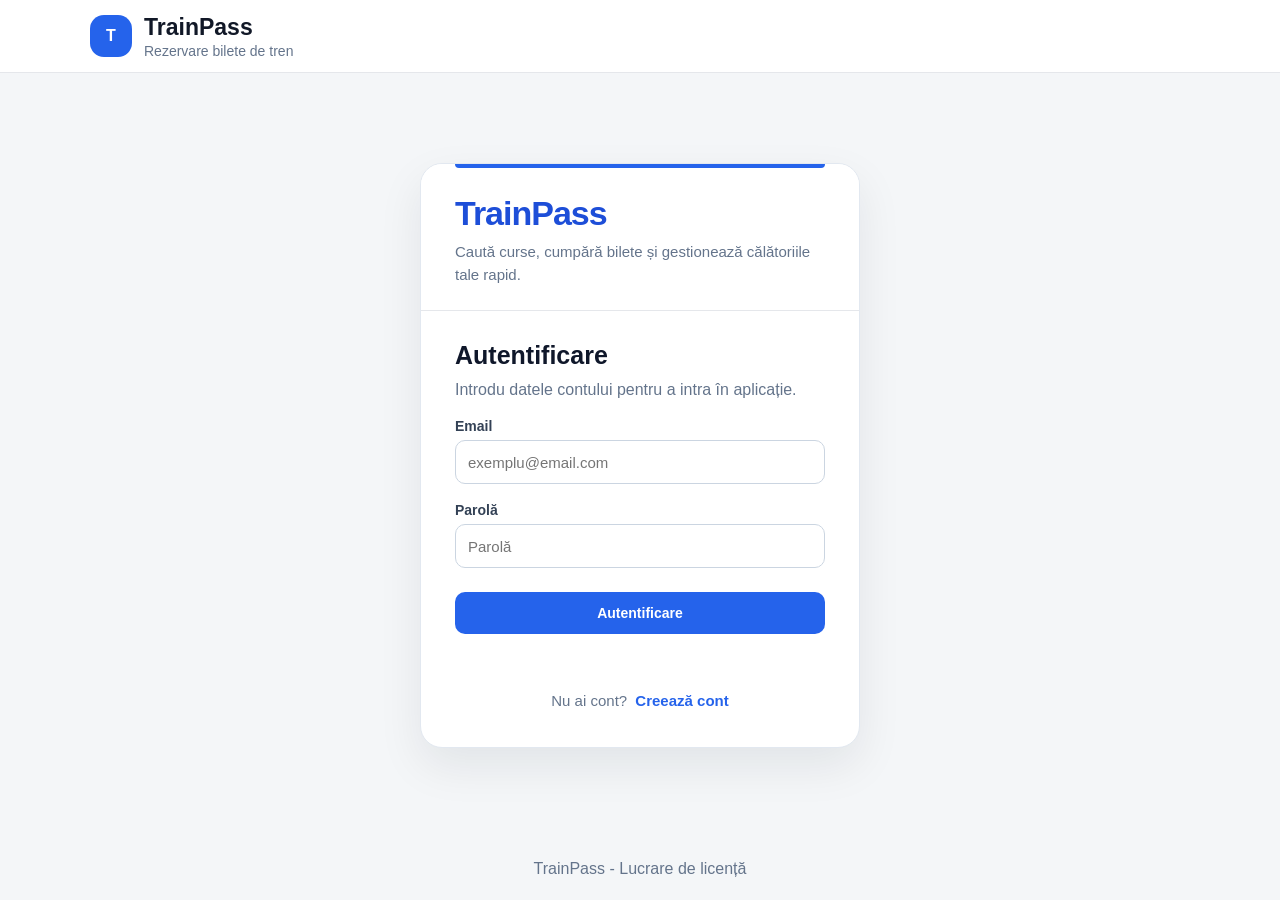
==== commit 1acc20a6: "update - bug fix" ====
--- a/TrainPass-client/index.html
+++ b/TrainPass-client/index.html
@@ -50,7 +50,7 @@
                 <div class="box-header">
                     <div>
                         <h2>Caută cursă</h2>
-                        <p>Alege ruta și data călătoriei.</p>
+                        <p>Alege unul sau mai multe filtre pentru a căuta curse.</p>
                     </div>
                 </div>
 
@@ -75,7 +75,7 @@
 
                 <div class="button-row">
                     <button id="btn-search">Caută</button>
-                    <button id="btn-clear-search" class="btn-light">Toate cursele</button>
+                    <button id="btn-clear-search" class="btn-light">Resetează căutarea</button>
                 </div>
 
                 <p id="search-message" class="message"></p>
@@ -103,23 +103,6 @@
 
                 <button id="btn-buy-ticket">Cumpără bilet</button>
                 <p id="ticket-message" class="message"></p>
-
-                <div id="ticket-card" class="ticket-card hidden">
-                    <div class="ticket-top">
-                        <h3>Bilet generat</h3>
-                        <span id="ticket-status" class="badge"></span>
-                    </div>
-
-                    <p><b>Cod bilet:</b> <span id="ticket-code"></span></p>
-                    <p><b>Cursă:</b> <span id="ticket-route"></span></p>
-                    <p><b>Data:</b> <span id="ticket-date"></span></p>
-                    <p><b>Loc:</b> <span id="ticket-seat-view"></span></p>
-
-                    <div class="button-row">
-                        <button id="btn-print-ticket" class="btn-light">Printează</button>
-                        <button id="btn-download-ticket" class="btn-light">Download</button>
-                    </div>
-                </div>
             </section>
         </div>
 
@@ -146,6 +129,12 @@
                     <tbody id="schedules-table"></tbody>
                 </table>
             </div>
+
+            <div class="pagination">
+                <button id="btn-prev-schedules" class="btn-light">Înapoi</button>
+                <span id="schedules-page-info">Pagina 1</span>
+                <button id="btn-next-schedules" class="btn-light">Înainte</button>
+            </div>
         </section>
 
         <section class="box">
@@ -157,7 +146,7 @@
             </div>
 
             <div class="table-wrapper">
-                <table>
+                <table id="my-tickets-table-full">
                     <thead>
                         <tr>
                             <th>ID</th>
@@ -306,7 +295,7 @@
             </section>
         </div>
 
-        <section class="box">
+        <section class="box full-width">
             <div class="box-header">
                 <div>
                     <h2>Curse</h2>
--- a/TrainPass-client/css/home.css
+++ b/TrainPass-client/css/home.css
@@ -8,7 +8,7 @@
 
 .topbar-content {
     width: min(1180px, 92%);
-    min-height: 76px;
+    min-height: 72px;
     margin: 0 auto;
     display: flex;
     align-items: center;
@@ -69,7 +69,7 @@
 .container {
     width: min(1180px, 92%);
     margin: 0 auto;
-    padding: 28px 0;
+    padding: 26px 0;
 }
 
 .hero {
@@ -127,6 +127,24 @@
     margin-bottom: 0;
 }
 
+.admin-header {
+    margin-bottom: 20px;
+    padding: 24px;
+    border: 1px solid #dbeafe;
+    border-radius: 22px;
+    background: #eff6ff;
+}
+
+.admin-header h2 {
+    margin-bottom: 8px;
+    font-size: 30px;
+}
+
+.admin-header p {
+    margin-bottom: 0;
+    color: #64748b;
+}
+
 .grid {
     display: grid;
     gap: 20px;
@@ -134,6 +152,7 @@
 
 .two-columns {
     grid-template-columns: 1fr 1fr;
+    align-items: start;
 }
 
 .box {
@@ -181,7 +200,7 @@
 
 .button-row {
     display: flex;
-    gap: 10px;
+    gap: 8px;
     flex-wrap: wrap;
 }
 
@@ -189,20 +208,20 @@
     display: grid;
     grid-template-columns: repeat(4, 1fr);
     gap: 16px;
-    margin-bottom: 22px;
+    margin-bottom: 20px;
 }
 
 .dashboard-card {
-    min-height: 115px;
-    padding: 20px;
-    border: 1px solid #e2e8f0;
+    min-height: 108px;
+    padding: 18px;
+    border: 1px solid #dbeafe;
     border-radius: 18px;
     background: white;
-    box-shadow: 0 10px 30px rgba(15, 23, 42, 0.06);
+    box-shadow: 0 10px 28px rgba(15, 23, 42, 0.06);
 }
 
 .dashboard-card span {
-    color: #64748b;
+    color: #475569;
     font-size: 14px;
     font-weight: 700;
 }
@@ -211,23 +230,7 @@
     margin: 12px 0 0;
     color: #2563eb;
     font-size: 32px;
-}
-
-.admin-title {
-    margin: 10px 0 18px;
-    padding: 22px;
-    border: 1px solid #dbeafe;
-    border-radius: 20px;
-    background: #eff6ff;
-}
-
-.admin-title h2 {
-    margin-bottom: 6px;
-}
-
-.admin-title p {
-    margin-bottom: 0;
-    color: #475569;
+    line-height: 1;
 }
 
 .table-wrapper {
@@ -240,13 +243,12 @@
 
 .small-table {
     margin-top: 16px;
-    max-height: 360px;
+    max-height: 260px;
     overflow: auto;
 }
 
 table {
     width: 100%;
-    min-width: 760px;
     border-collapse: collapse;
 }
 
@@ -254,13 +256,14 @@
     background: #f8fafc;
     color: #475569;
     text-align: left;
-    padding: 13px;
-    font-size: 14px;
+    padding: 12px;
+    font-size: 14px;
+    white-space: nowrap;
 }
 
 td {
     border-top: 1px solid #e5e7eb;
-    padding: 13px;
+    padding: 12px;
     color: #1f2937;
     font-size: 14px;
     vertical-align: middle;
@@ -276,39 +279,128 @@
     color: #64748b;
 }
 
-.ticket-card {
-    margin-top: 18px;
-    padding: 18px;
-    border: 1px solid #bfdbfe;
-    border-radius: 18px;
-    background: #eff6ff;
-}
-
-.ticket-top {
+.table-actions {
+    display: flex;
+    gap: 8px;
+    flex-wrap: wrap;
+}
+
+.pagination {
+    margin-top: 14px;
     display: flex;
     align-items: center;
-    justify-content: space-between;
+    justify-content: center;
     gap: 10px;
-    margin-bottom: 10px;
-}
-
-.ticket-top h3 {
-    margin-bottom: 0;
-}
-
-.ticket-card p {
-    margin-bottom: 8px;
-    color: #334155;
-}
-
-.ticket-card button {
-    margin-top: 8px;
+}
+
+.pagination span {
+    color: #475569;
+    font-size: 14px;
+    font-weight: 700;
+}
+
+.pagination button {
+    min-width: 90px;
+}
+
+.pagination button:disabled {
+    opacity: 0.5;
+    cursor: not-allowed;
+}
+
+#my-tickets-table-full {
+    table-layout: fixed;
+}
+
+#my-tickets-table-full th:nth-child(1),
+#my-tickets-table-full td:nth-child(1) {
+    width: 60px;
+}
+
+#my-tickets-table-full th:nth-child(2),
+#my-tickets-table-full td:nth-child(2) {
+    width: 250px;
+}
+
+#my-tickets-table-full th:nth-child(3),
+#my-tickets-table-full td:nth-child(3) {
+    width: 80px;
+}
+
+#my-tickets-table-full th:nth-child(4),
+#my-tickets-table-full td:nth-child(4) {
+    width: 170px;
+}
+
+#my-tickets-table-full th:nth-child(5),
+#my-tickets-table-full td:nth-child(5) {
+    width: 110px;
+}
+
+#my-tickets-table-full th:nth-child(6),
+#my-tickets-table-full td:nth-child(6) {
+    width: 310px;
+}
+
+#my-tickets-table-full .table-actions {
+    justify-content: flex-start;
 }
 
 footer {
     padding: 24px;
     text-align: center;
     color: #64748b;
+}
+
+#admin-page {
+    width: 100%;
+}
+
+#admin-page .dashboard-grid {
+    grid-template-columns: repeat(4, 1fr);
+}
+
+#admin-page .grid.two-columns {
+    grid-template-columns: 1fr 1fr;
+}
+
+#admin-page .box {
+    width: 100%;
+}
+
+#admin-page .box.full-width {
+    width: 100%;
+}
+
+#admin-page table {
+    min-width: 0;
+}
+
+#admin-page .small-table table {
+    min-width: 0;
+}
+
+#admin-page th,
+#admin-page td {
+    padding: 11px;
+}
+
+#admin-page .btn-small {
+    min-height: 32px;
+    padding: 0 12px;
+    font-size: 13px;
+}
+
+@media (max-width: 1050px) {
+    .dashboard-grid,
+    #admin-page .dashboard-grid {
+        grid-template-columns: repeat(2, 1fr);
+    }
+
+    .two-columns,
+    #admin-page .grid.two-columns {
+        grid-template-columns: 1fr;
+    }
 }
 
 @media (max-width: 950px) {
@@ -321,9 +413,7 @@
         justify-content: flex-start;
     }
 
-    .two-columns,
-    .three-columns,
-    .dashboard-grid {
+    .three-columns {
         grid-template-columns: 1fr;
     }
 
@@ -343,12 +433,15 @@
     }
 
     .hero,
-    .box {
+    .box,
+    .admin-header {
         padding: 18px;
         border-radius: 18px;
     }
 
-    .form-row {
+    .form-row,
+    .dashboard-grid,
+    #admin-page .dashboard-grid {
         grid-template-columns: 1fr;
     }
 
@@ -356,7 +449,12 @@
         width: 100%;
     }
 
-    .button-row {
+    .button-row,
+    .table-actions {
         flex-direction: column;
     }
+
+    .pagination {
+        flex-direction: column;
+    }
 }
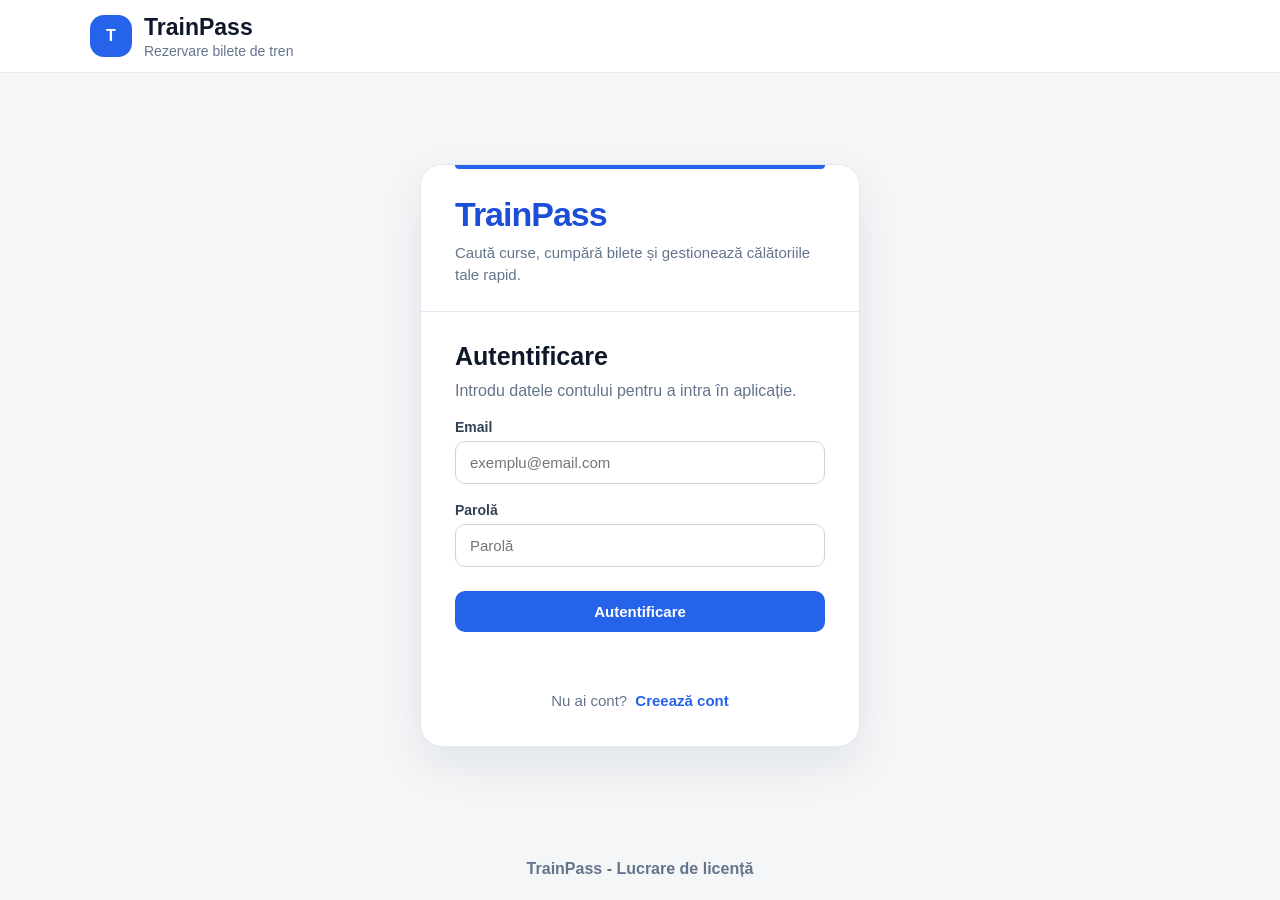
==== commit b2e62144: "update - bug fix" ====
--- a/TrainPass-client/index.html
+++ b/TrainPass-client/index.html
@@ -3,420 +3,404 @@
 <head>
     <meta charset="UTF-8">
     <meta name="viewport" content="width=device-width, initial-scale=1.0">
-    <title>TrainPass</title>
+    <title>TrainPass - Acasă</title>
     <link rel="stylesheet" href="css/style.css">
     <link rel="stylesheet" href="css/home.css">
 </head>
 <body>
-
 <header class="topbar">
     <div class="topbar-content">
         <div class="brand">
-            <div class="brand-icon">T</div>
+            <div class="brand-icon">TP</div>
             <div>
                 <h1>TrainPass</h1>
-                <p>Rezervare bilete de tren</p>
-            </div>
-        </div>
-
+                <p>Caută curse și cumpără bilete de tren rapid.</p>
+            </div>
+        </div>
         <div class="user-box">
-            <span id="user-email"></span>
-            <span id="user-role" class="role-badge"></span>
+            <span id="user-info">Neautentificat</span>
+            <span id="role-badge" class="role-badge">Rol</span>
             <button id="btn-logout" class="btn-light">Ieșire</button>
         </div>
     </div>
 </header>
 
 <main class="container">
-
-    <section id="customer-page" class="customer-only">
-
-        <section class="hero">
-            <div>
-                <span class="small-title">Aplicație licență</span>
-                <h2>Caută curse și cumpără bilete simplu</h2>
-                <p>Interfață simplă pentru căutarea curselor, cumpărarea biletelor și administrarea călătoriilor.</p>
-            </div>
-
-            <div class="hero-info">
-                <p>1. Cauți cursa</p>
-                <p>2. Alegi locul</p>
-                <p>3. Cumperi biletul</p>
-            </div>
-        </section>
-
-        <div class="grid two-columns">
-            <section class="box">
-                <div class="box-header">
-                    <div>
-                        <h2>Caută cursă</h2>
-                        <p>Alege unul sau mai multe filtre pentru a căuta curse.</p>
+    <section class="hero customer-section">
+        <div>
+            <span class="small-title">TrainPass</span>
+            <h2>Călătorește simplu</h2>
+            <p>Alege ruta, selectează cursa, apoi alege locurile direct din harta trenului.</p>
+        </div>
+        <div class="hero-info">
+            <p>1. Cauți cursa</p>
+            <p>2. Alegi trenul</p>
+            <p>3. Selectezi vagonul</p>
+            <p>4. Cumperi biletele</p>
+        </div>
+    </section>
+
+    <section class="admin-section admin-header">
+        <h2>Panou administrator</h2>
+        <p>Administrează trenuri, stații, curse și bilete.</p>
+    </section>
+
+    <section class="admin-section dashboard-grid">
+        <div class="dashboard-card">
+            <span>Curse</span>
+            <h3 id="total-schedules">0</h3>
+        </div>
+        <div class="dashboard-card">
+            <span>Bilete totale</span>
+            <h3 id="total-tickets">0</h3>
+        </div>
+        <div class="dashboard-card">
+            <span>Bilete active</span>
+            <h3 id="active-tickets">0</h3>
+        </div>
+        <div class="dashboard-card">
+            <span>Bilete anulate</span>
+            <h3 id="cancelled-tickets">0</h3>
+        </div>
+    </section>
+
+    <section class="grid customer-main customer-section">
+        <section class="box search-box">
+            <div class="box-header">
+                <div>
+                    <h2>Caută cursa</h2>
+                    <p>Completează ruta și data călătoriei.</p>
+                </div>
+            </div>
+
+            <div class="form-row">
+                <div>
+                    <label for="search-departure">Stația de plecare</label>
+                    <select id="search-departure"></select>
+                </div>
+                <div>
+                    <label for="search-arrival">Stația de sosire</label>
+                    <select id="search-arrival"></select>
+                </div>
+            </div>
+
+            <div class="form-row">
+                <div>
+                    <label for="search-date">Data plecării</label>
+                    <input id="search-date" type="date">
+                </div>
+                <div class="button-holder">
+                    <button id="btn-search">Caută cursa</button>
+                    <button id="btn-clear-search" class="btn-light">Resetează</button>
+                </div>
+            </div>
+
+            <p id="search-message" class="message"></p>
+        </section>
+
+        <section class="box seats-box">
+            <div class="box-header">
+                <div>
+                    <h2>Alege locurile</h2>
+                    <p>Selectează o cursă, apoi alege vagonul și locurile libere.</p>
+                </div>
+            </div>
+
+            <input id="ticket-schedule-id" type="hidden">
+
+            <div id="selected-schedule-box" class="selected-schedule-box">
+                Nu ai selectat încă o cursă.
+            </div>
+
+            <div class="train-buy-layout">
+                <div class="train-map">
+                    <div class="train-front">Tren</div>
+                    <div id="wagon-tabs" class="wagon-tabs"></div>
+                    <div id="wagon-info" class="wagon-info"></div>
+                    <div id="train-seat-map"></div>
+                </div>
+
+                <div class="seat-summary">
+                    <h3>Rezumat</h3>
+                    <p><strong>Locuri selectate:</strong></p>
+                    <p id="selected-seats">-</p>
+
+                    <div class="seat-legend">
+                        <div><span class="legend-seat free"></span>Liber</div>
+                        <div><span class="legend-seat occupied"></span>Ocupat</div>
+                        <div><span class="legend-seat selected"></span>Selectat</div>
                     </div>
-                </div>
-
-                <div class="form-row">
-                    <div>
-                        <label for="search-departure">Plecare</label>
-                        <select id="search-departure"></select>
-                    </div>
-
-                    <div>
-                        <label for="search-arrival">Sosire</label>
-                        <select id="search-arrival"></select>
-                    </div>
-                </div>
-
-                <div class="form-row one-column">
-                    <div>
-                        <label for="search-date">Data</label>
-                        <input type="date" id="search-date">
-                    </div>
-                </div>
-
-                <div class="button-row">
-                    <button id="btn-search">Caută</button>
-                    <button id="btn-clear-search" class="btn-light">Resetează căutarea</button>
-                </div>
-
-                <p id="search-message" class="message"></p>
-            </section>
-
-            <section class="box">
-                <div class="box-header">
-                    <div>
-                        <h2>Cumpără bilet</h2>
-                        <p>Alege o cursă din tabel, apoi introdu numărul locului.</p>
-                    </div>
-                </div>
-
-                <div class="form-row">
-                    <div>
-                        <label for="ticket-schedule-id">ID cursă</label>
-                        <input type="number" id="ticket-schedule-id" placeholder="Ex: 1">
-                    </div>
-
-                    <div>
-                        <label for="ticket-seat">Număr loc</label>
-                        <input type="number" id="ticket-seat" placeholder="Ex: 12">
-                    </div>
-                </div>
-
-                <button id="btn-buy-ticket">Cumpără bilet</button>
-                <p id="ticket-message" class="message"></p>
-            </section>
-        </div>
-
+
+                    <button id="btn-buy-ticket">Cumpără locurile selectate</button>
+                    <p id="ticket-message" class="message"></p>
+                </div>
+            </div>
+        </section>
+    </section>
+
+    <section class="box customer-section">
+        <div class="box-header">
+            <div>
+                <h2>Curse disponibile</h2>
+                <p>Alege o cursă pentru a vedea locurile disponibile.</p>
+            </div>
+        </div>
+
+        <div class="table-wrapper">
+            <table>
+                <thead>
+                <tr>
+                    <th>ID</th>
+                    <th>Tren</th>
+                    <th>Rută</th>
+                    <th>Plecare</th>
+                    <th>Sosire</th>
+                    <th>Preț</th>
+                    <th>Acțiune</th>
+                </tr>
+                </thead>
+                <tbody id="schedules-table"></tbody>
+            </table>
+        </div>
+
+        <div class="pagination">
+            <button id="btn-prev-schedules" class="btn-light">Înapoi</button>
+            <span id="schedules-page-info">Pagina 1</span>
+            <button id="btn-next-schedules" class="btn-light">Înainte</button>
+        </div>
+    </section>
+
+    <section class="box customer-section">
+        <div class="box-header">
+            <div>
+                <h2>Biletele mele</h2>
+                <p>Aici apar biletele cumpărate de tine.</p>
+            </div>
+        </div>
+
+        <div class="table-wrapper">
+            <table>
+                <thead>
+                <tr>
+                    <th>Bilet</th>
+                    <th>Rută</th>
+                    <th>Loc</th>
+                    <th>Data cumpărării</th>
+                    <th>Stare</th>
+                    <th>Acțiune</th>
+                </tr>
+                </thead>
+                <tbody id="my-tickets-table"></tbody>
+            </table>
+        </div>
+    </section>
+
+    <section class="grid two-columns admin-section">
         <section class="box">
             <div class="box-header">
                 <div>
-                    <h2>Curse disponibile</h2>
-                    <p>Lista curselor încărcate din backend.</p>
+                    <h2>Trenuri</h2>
+                    <p>Adaugă trenuri noi.</p>
+                </div>
+            </div>
+
+            <div class="form-row">
+                <div>
+                    <label for="train-name">Nume tren</label>
+                    <input id="train-name" type="text">
+                </div>
+                <div>
+                    <label for="train-number">Număr tren</label>
+                    <input id="train-number" type="text">
+                </div>
+            </div>
+
+            <div class="form-row">
+                <div>
+                    <label for="train-seats">Locuri totale</label>
+                    <input id="train-seats" type="number" min="1">
+                </div>
+                <div class="button-holder">
+                    <button id="btn-create-train">Adaugă tren</button>
+                </div>
+            </div>
+
+            <p id="train-message" class="message"></p>
+
+            <div class="table-wrapper small-table">
+                <table>
+                    <thead>
+                    <tr>
+                        <th>ID</th>
+                        <th>Nume</th>
+                        <th>Număr</th>
+                        <th>Locuri</th>
+                    </tr>
+                    </thead>
+                    <tbody id="trains-table"></tbody>
+                </table>
+            </div>
+        </section>
+
+        <section class="box">
+            <div class="box-header">
+                <div>
+                    <h2>Stații</h2>
+                    <p>Adaugă stații noi.</p>
+                </div>
+            </div>
+
+            <div class="form-row">
+                <div>
+                    <label for="station-name">Nume stație</label>
+                    <input id="station-name" type="text">
+                </div>
+                <div>
+                    <label for="station-city">Oraș</label>
+                    <input id="station-city" type="text">
+                </div>
+            </div>
+
+            <div class="button-row">
+                <button id="btn-create-station">Adaugă stație</button>
+            </div>
+
+            <p id="station-message" class="message"></p>
+
+            <div class="table-wrapper small-table">
+                <table>
+                    <thead>
+                    <tr>
+                        <th>ID</th>
+                        <th>Nume</th>
+                        <th>Oraș</th>
+                    </tr>
+                    </thead>
+                    <tbody id="stations-table"></tbody>
+                </table>
+            </div>
+        </section>
+    </section>
+
+    <section class="box admin-section" id="schedule-form-section">
+        <div class="box-header">
+            <div>
+                <h2>Curse</h2>
+                <p>Adaugă, editează sau șterge curse.</p>
+            </div>
+        </div>
+
+        <input id="schedule-edit-id" type="hidden">
+
+        <div class="form-row three-columns">
+            <div>
+                <label for="schedule-train">Tren</label>
+                <select id="schedule-train"></select>
+            </div>
+            <div>
+                <label for="schedule-departure">Plecare</label>
+                <select id="schedule-departure"></select>
+            </div>
+            <div>
+                <label for="schedule-arrival">Sosire</label>
+                <select id="schedule-arrival"></select>
+            </div>
+        </div>
+
+        <div class="form-row three-columns">
+            <div>
+                <label for="schedule-departure-time">Ora plecării</label>
+                <input id="schedule-departure-time" type="datetime-local">
+            </div>
+            <div>
+                <label for="schedule-arrival-time">Ora sosirii</label>
+                <input id="schedule-arrival-time" type="datetime-local">
+            </div>
+            <div>
+                <label for="schedule-price">Preț</label>
+                <input id="schedule-price" type="number" min="1" step="0.01">
+            </div>
+        </div>
+
+        <div class="button-row">
+            <button id="btn-save-schedule">Adaugă cursă</button>
+            <button id="btn-cancel-schedule-edit" class="btn-light hidden">Anulează editarea</button>
+        </div>
+
+        <p id="schedule-message" class="message"></p>
+
+        <div class="table-wrapper">
+            <table>
+                <thead>
+                <tr>
+                    <th>ID</th>
+                    <th>Tren</th>
+                    <th>Rută</th>
+                    <th>Plecare</th>
+                    <th>Sosire</th>
+                    <th>Preț</th>
+                    <th>Acțiune</th>
+                </tr>
+                </thead>
+                <tbody id="admin-schedules-table"></tbody>
+            </table>
+        </div>
+    </section>
+
+    <section class="grid two-columns admin-section">
+        <section class="box">
+            <div class="box-header">
+                <div>
+                    <h2>Bilete</h2>
+                    <p>Toate biletele din aplicație.</p>
                 </div>
             </div>
 
             <div class="table-wrapper">
                 <table>
                     <thead>
-                        <tr>
-                            <th>ID</th>
-                            <th>Ruta</th>
-                            <th>Plecare</th>
-                            <th>Sosire</th>
-                            <th>Preț</th>
-                            <th>Acțiune</th>
-                        </tr>
+                    <tr>
+                        <th>Bilet</th>
+                        <th>Client</th>
+                        <th>Cursă</th>
+                        <th>Loc</th>
+                        <th>Stare</th>
+                    </tr>
                     </thead>
-                    <tbody id="schedules-table"></tbody>
+                    <tbody id="all-tickets-table"></tbody>
                 </table>
             </div>
-
-            <div class="pagination">
-                <button id="btn-prev-schedules" class="btn-light">Înapoi</button>
-                <span id="schedules-page-info">Pagina 1</span>
-                <button id="btn-next-schedules" class="btn-light">Înainte</button>
-            </div>
         </section>
 
         <section class="box">
             <div class="box-header">
                 <div>
-                    <h2>Biletele mele</h2>
-                    <p>Aici apar biletele cumpărate de utilizator.</p>
-                </div>
-            </div>
-
-            <div class="table-wrapper">
-                <table id="my-tickets-table-full">
-                    <thead>
-                        <tr>
-                            <th>ID</th>
-                            <th>Cursă</th>
-                            <th>Loc</th>
-                            <th>Data cumpărării</th>
-                            <th>Status</th>
-                            <th>Acțiune</th>
-                        </tr>
-                    </thead>
-                    <tbody id="my-tickets-table"></tbody>
-                </table>
-            </div>
-        </section>
-
-    </section>
-
-    <section id="admin-page" class="admin-only">
-
-        <section class="admin-header">
-            <div>
-                <span class="small-title">Administrator</span>
-                <h2>Panou de control</h2>
-                <p>Statistici simple pentru aplicația TrainPass.</p>
-            </div>
-        </section>
-
-        <section class="dashboard-grid">
-            <div class="dashboard-card">
-                <span>Curse</span>
-                <h3 id="total-schedules">0</h3>
-            </div>
-
-            <div class="dashboard-card">
-                <span>Bilete</span>
-                <h3 id="total-tickets">0</h3>
-            </div>
-
-            <div class="dashboard-card">
-                <span>Bilete active</span>
-                <h3 id="active-tickets">0</h3>
-            </div>
-
-            <div class="dashboard-card">
-                <span>Bilete anulate</span>
-                <h3 id="cancelled-tickets">0</h3>
-            </div>
-
-            <div class="dashboard-card">
-                <span>Trenuri</span>
-                <h3 id="total-trains">0</h3>
-            </div>
-
-            <div class="dashboard-card">
-                <span>Stații</span>
-                <h3 id="total-stations">0</h3>
-            </div>
-
-            <div class="dashboard-card">
-                <span>Clienți</span>
-                <h3 id="total-customers">0</h3>
-            </div>
-        </section>
-
-        <div class="grid two-columns">
-            <section class="box">
-                <div class="box-header">
-                    <div>
-                        <h2>Trenuri</h2>
-                        <p>Adaugă trenuri noi în aplicație.</p>
-                    </div>
-                </div>
-
-                <div class="form-row">
-                    <div>
-                        <label for="train-name">Nume tren</label>
-                        <input id="train-name" placeholder="Ex: InterRegio">
-                    </div>
-
-                    <div>
-                        <label for="train-number">Număr tren</label>
-                        <input id="train-number" placeholder="Ex: IR 1621">
-                    </div>
-                </div>
-
-                <div class="form-row one-column">
-                    <div>
-                        <label for="train-seats">Locuri totale</label>
-                        <input id="train-seats" type="number" placeholder="Ex: 120">
-                    </div>
-                </div>
-
-                <button id="btn-create-train">Adaugă tren</button>
-                <p id="train-message" class="message"></p>
-
-                <div class="table-wrapper small-table">
-                    <table>
-                        <thead>
-                            <tr>
-                                <th>ID</th>
-                                <th>Nume</th>
-                                <th>Număr</th>
-                                <th>Locuri</th>
-                            </tr>
-                        </thead>
-                        <tbody id="trains-table"></tbody>
-                    </table>
-                </div>
-            </section>
-
-            <section class="box">
-                <div class="box-header">
-                    <div>
-                        <h2>Stații</h2>
-                        <p>Adaugă stațiile folosite la curse.</p>
-                    </div>
-                </div>
-
-                <div class="form-row">
-                    <div>
-                        <label for="station-name">Nume stație</label>
-                        <input id="station-name" placeholder="Ex: București Nord">
-                    </div>
-
-                    <div>
-                        <label for="station-city">Oraș</label>
-                        <input id="station-city" placeholder="Ex: București">
-                    </div>
-                </div>
-
-                <button id="btn-create-station">Adaugă stație</button>
-                <p id="station-message" class="message"></p>
-
-                <div class="table-wrapper small-table">
-                    <table>
-                        <thead>
-                            <tr>
-                                <th>ID</th>
-                                <th>Nume</th>
-                                <th>Oraș</th>
-                            </tr>
-                        </thead>
-                        <tbody id="stations-table"></tbody>
-                    </table>
-                </div>
-            </section>
-        </div>
-
-        <section class="box full-width">
-            <div class="box-header">
-                <div>
-                    <h2>Curse</h2>
-                    <p>Adaugă sau șterge curse.</p>
-                </div>
-            </div>
-
-            <div class="form-row three-columns">
-                <div>
-                    <label for="schedule-train">Tren</label>
-                    <select id="schedule-train"></select>
-                </div>
-
-                <div>
-                    <label for="schedule-departure">Plecare</label>
-                    <select id="schedule-departure"></select>
-                </div>
-
-                <div>
-                    <label for="schedule-arrival">Sosire</label>
-                    <select id="schedule-arrival"></select>
-                </div>
-            </div>
-
-            <div class="form-row three-columns">
-                <div>
-                    <label for="schedule-departure-time">Ora plecării</label>
-                    <input id="schedule-departure-time" type="datetime-local">
-                </div>
-
-                <div>
-                    <label for="schedule-arrival-time">Ora sosirii</label>
-                    <input id="schedule-arrival-time" type="datetime-local">
-                </div>
-
-                <div>
-                    <label for="schedule-price">Preț</label>
-                    <input id="schedule-price" type="number" placeholder="Ex: 75">
-                </div>
-            </div>
-
-            <button id="btn-create-schedule">Adaugă cursă</button>
-            <p id="schedule-message" class="message"></p>
+                    <h2>Clienți</h2>
+                    <p>Utilizatorii înregistrați.</p>
+                </div>
+            </div>
 
             <div class="table-wrapper">
                 <table>
                     <thead>
-                        <tr>
-                            <th>ID</th>
-                            <th>Tren</th>
-                            <th>Ruta</th>
-                            <th>Plecare</th>
-                            <th>Sosire</th>
-                            <th>Preț</th>
-                            <th>Acțiune</th>
-                        </tr>
+                    <tr>
+                        <th>ID</th>
+                        <th>Nume</th>
+                        <th>Email</th>
+                    </tr>
                     </thead>
-                    <tbody id="admin-schedules-table"></tbody>
+                    <tbody id="customers-table"></tbody>
                 </table>
             </div>
         </section>
-
-        <div class="grid two-columns">
-            <section class="box">
-                <div class="box-header">
-                    <div>
-                        <h2>Bilete</h2>
-                        <p>Toate biletele cumpărate.</p>
-                    </div>
-                </div>
-
-                <div class="table-wrapper">
-                    <table>
-                        <thead>
-                            <tr>
-                                <th>ID</th>
-                                <th>Client</th>
-                                <th>Cursă</th>
-                                <th>Loc</th>
-                                <th>Data</th>
-                                <th>Status</th>
-                            </tr>
-                        </thead>
-                        <tbody id="all-tickets-table"></tbody>
-                    </table>
-                </div>
-            </section>
-
-            <section class="box">
-                <div class="box-header">
-                    <div>
-                        <h2>Clienți</h2>
-                        <p>Utilizatorii înregistrați.</p>
-                    </div>
-                </div>
-
-                <div class="table-wrapper">
-                    <table>
-                        <thead>
-                            <tr>
-                                <th>ID</th>
-                                <th>Nume</th>
-                                <th>Email</th>
-                            </tr>
-                        </thead>
-                        <tbody id="customers-table"></tbody>
-                    </table>
-                </div>
-            </section>
-        </div>
-
-    </section>
-
+    </section>
 </main>
 
 <footer>
-    <p>TrainPass - Lucrare de licență</p>
+    <p>TrainPass © 2026 - Aplicație pentru bilete de tren</p>
 </footer>
 
 <script src="js/api.js"></script>
 <script src="js/app.js"></script>
-
 </body>
 </html>
--- a/TrainPass-client/css/style.css
+++ b/TrainPass-client/css/style.css
@@ -1,16 +1,12 @@
 * {
     box-sizing: border-box;
-}
-
-html {
-    scroll-behavior: smooth;
 }
 
 body {
     margin: 0;
     font-family: Arial, sans-serif;
-    background: #f4f6f8;
-    color: #111827;
+    background: #f1f5f9;
+    color: #0f172a;
 }
 
 h1,
@@ -22,133 +18,421 @@
 
 a {
     color: #2563eb;
+    font-weight: 700;
     text-decoration: none;
-    font-weight: 700;
-}
-
-a:hover {
-    text-decoration: underline;
+}
+
+button {
+    border: none;
+    background: #2563eb;
+    color: white;
+    padding: 12px 18px;
+    border-radius: 10px;
+    font-weight: 700;
+    cursor: pointer;
+    font-size: 15px;
+}
+
+button:hover {
+    background: #1d4ed8;
+}
+
+button:disabled {
+    background: #94a3b8;
+    cursor: not-allowed;
+}
+
+.btn-dark {
+    background: #0f172a;
+}
+
+.btn-dark:hover {
+    background: #020617;
+}
+
+.btn-light {
+    background: white;
+    color: #0f172a;
+    border: 1px solid #cbd5e1;
+}
+
+.btn-light:hover {
+    background: #e2e8f0;
+}
+
+.btn-danger {
+    background: #dc2626;
+}
+
+.btn-danger:hover {
+    background: #b91c1c;
+}
+
+.btn-small {
+    padding: 8px 10px;
+    font-size: 13px;
+    border-radius: 8px;
 }
 
 label {
     display: block;
+    font-size: 14px;
+    font-weight: 700;
     margin-bottom: 6px;
     color: #334155;
-    font-size: 14px;
-    font-weight: 700;
 }
 
 input,
 select {
     width: 100%;
-    height: 44px;
-    padding: 0 12px;
+    padding: 12px 14px;
+    border-radius: 10px;
     border: 1px solid #cbd5e1;
-    border-radius: 10px;
-    background: white;
-    color: #111827;
     font-size: 15px;
-    outline: none;
+    background: white;
 }
 
 input:focus,
 select:focus {
+    outline: none;
     border-color: #2563eb;
-    box-shadow: 0 0 0 3px rgba(37, 99, 235, 0.12);
-}
-
-button {
-    min-height: 42px;
-    border: none;
-    border-radius: 10px;
-    background: #2563eb;
+    box-shadow: 0 0 0 3px rgba(37, 99, 235, 0.15);
+}
+
+input:disabled,
+input:read-only {
+    background: #f1f5f9;
+    color: #64748b;
+}
+
+.topbar {
+    background: white;
+    padding: 18px 32px;
+    display: flex;
+    align-items: center;
+    justify-content: space-between;
+    border-bottom: 1px solid #e2e8f0;
+    position: sticky;
+    top: 0;
+    z-index: 10;
+}
+
+.topbar h1 {
+    margin: 0;
+    color: #2563eb;
+}
+
+.topbar p {
+    margin: 4px 0 0;
+    color: #64748b;
+}
+
+.user-box {
+    display: flex;
+    align-items: center;
+    gap: 12px;
+    font-weight: 700;
+}
+
+.container {
+    width: min(1200px, calc(100% - 32px));
+    margin: 24px auto;
+}
+
+.hero {
+    background: linear-gradient(135deg, #2563eb, #0f172a);
     color: white;
-    padding: 0 16px;
-    font-size: 14px;
-    font-weight: 700;
-    cursor: pointer;
-}
-
-button:hover {
-    background: #1d4ed8;
-}
-
-.btn-light {
-    background: white;
-    color: #2563eb;
-    border: 1px solid #bfdbfe;
-}
-
-.btn-light:hover {
-    background: #eff6ff;
-}
-
-.btn-dark {
-    background: #111827;
-}
-
-.btn-dark:hover {
-    background: #030712;
-}
-
-.btn-danger {
-    background: #dc2626;
-}
-
-.btn-danger:hover {
-    background: #b91c1c;
-}
-
-.btn-small {
-    min-height: 34px;
-    padding: 0 12px;
+    border-radius: 22px;
+    padding: 32px;
+    display: grid;
+    grid-template-columns: 1.3fr 1fr;
+    gap: 24px;
+    margin-bottom: 24px;
+}
+
+.hero h2 {
+    font-size: 34px;
+    margin-bottom: 10px;
+}
+
+.hero p {
+    color: #dbeafe;
+}
+
+.tag {
+    display: inline-block;
+    background: #dbeafe;
+    color: #1d4ed8;
+    padding: 7px 12px;
+    border-radius: 999px;
     font-size: 13px;
+    font-weight: 700;
+    margin-bottom: 12px;
+}
+
+.steps {
+    display: grid;
+    gap: 10px;
+}
+
+.steps div {
+    background: rgba(255, 255, 255, 0.12);
+    padding: 14px;
+    border-radius: 14px;
+    font-weight: 700;
+}
+
+.card {
+    background: white;
+    padding: 24px;
+    border-radius: 18px;
+    box-shadow: 0 10px 25px rgba(15, 23, 42, 0.08);
+    margin-bottom: 24px;
+}
+
+.admin-title {
+    margin-bottom: 16px;
+}
+
+.grid {
+    display: grid;
+    gap: 16px;
+    margin-bottom: 16px;
+}
+
+.grid-2 {
+    grid-template-columns: repeat(2, 1fr);
+}
+
+.grid-3 {
+    grid-template-columns: repeat(3, 1fr);
+}
+
+.actions {
+    display: flex;
+    gap: 10px;
+    flex-wrap: wrap;
+    margin: 12px 0;
 }
 
 .message {
-    min-height: 20px;
-    margin: 12px 0 0;
-    font-size: 14px;
-}
-
-.success {
-    color: #15803d;
+    min-height: 22px;
+    margin: 12px 0;
+    font-weight: 700;
+    color: #166534;
+    word-break: break-word;
 }
 
 .error {
     color: #dc2626;
 }
 
+.success {
+    color: #166534;
+}
+
 .hidden {
-    display: none !important;
+    display: none;
+}
+
+.table-wrapper {
+    overflow-x: auto;
+    margin-top: 12px;
+}
+
+table {
+    width: 100%;
+    border-collapse: collapse;
+}
+
+th,
+td {
+    padding: 12px;
+    border-bottom: 1px solid #e2e8f0;
+    text-align: left;
+    vertical-align: top;
+}
+
+th {
+    background: #f8fafc;
+    color: #334155;
+    font-size: 14px;
+}
+
+tr:hover {
+    background: #f8fafc;
+}
+
+.table-actions {
+    display: flex;
+    gap: 8px;
+    flex-wrap: wrap;
+}
+
+.pagination {
+    display: flex;
+    align-items: center;
+    gap: 12px;
+    justify-content: center;
+    margin-top: 16px;
+    font-weight: 700;
+}
+
+.stats {
+    display: grid;
+    grid-template-columns: repeat(7, 1fr);
+    gap: 14px;
+    margin-bottom: 24px;
+}
+
+.stat-card {
+    background: white;
+    padding: 18px;
+    border-radius: 16px;
+    box-shadow: 0 10px 25px rgba(15, 23, 42, 0.08);
+}
+
+.stat-card span {
+    display: block;
+    color: #64748b;
+    font-weight: 700;
+    margin-bottom: 8px;
+}
+
+.stat-card strong {
+    font-size: 28px;
+    color: #2563eb;
 }
 
 .badge {
-    display: inline-flex;
-    align-items: center;
+    display: inline-block;
+    padding: 6px 10px;
     border-radius: 999px;
-    padding: 5px 10px;
+    background: #e2e8f0;
+    color: #334155;
+    font-weight: 700;
     font-size: 13px;
-    font-weight: 700;
-}
-
-.badge-green {
+}
+
+.badge-success {
     background: #dcfce7;
     color: #166534;
 }
 
-.badge-red {
+.badge-danger {
     background: #fee2e2;
     color: #991b1b;
 }
 
-.badge-blue {
+.seat-info {
+    display: grid;
+    grid-template-columns: repeat(2, 1fr);
+    gap: 14px;
+    background: #f8fafc;
+    border: 1px solid #e2e8f0;
+    padding: 14px;
+    border-radius: 14px;
+    margin-bottom: 16px;
+}
+
+.seat-grid {
+    display: grid;
+    grid-template-columns: repeat(auto-fill, minmax(54px, 1fr));
+    gap: 10px;
+    margin: 16px 0;
+}
+
+.seat-button {
+    background: white;
+    color: #0f172a;
+    border: 1px solid #cbd5e1;
+    padding: 12px 0;
+}
+
+.seat-button:hover {
     background: #dbeafe;
     color: #1d4ed8;
 }
 
-@media print {
-    body {
-        background: white;
+.seat-button.selected {
+    background: #16a34a;
+    color: white;
+    border-color: #16a34a;
+}
+
+.seat-button.selected:hover {
+    background: #15803d;
+}
+
+.seat-button.occupied {
+    background: #e2e8f0;
+    color: #94a3b8;
+    border-color: #e2e8f0;
+}
+
+.seat-combinations {
+    margin: 14px 0;
+}
+
+.seat-combinations p {
+    margin-bottom: 8px;
+}
+
+.combo-button {
+    background: #0f172a;
+    margin: 0 8px 8px 0;
+    padding: 9px 12px;
+    font-size: 13px;
+}
+
+.combo-button:hover {
+    background: #020617;
+}
+
+footer {
+    text-align: center;
+    padding: 24px;
+    color: #64748b;
+    font-weight: 700;
+}
+
+@media (max-width: 900px) {
+    .hero,
+    .grid-2,
+    .grid-3,
+    .seat-info {
+        grid-template-columns: 1fr;
+    }
+
+    .stats {
+        grid-template-columns: repeat(2, 1fr);
+    }
+
+    .topbar {
+        flex-direction: column;
+        align-items: flex-start;
+        gap: 14px;
+    }
+
+    .user-box {
+        flex-wrap: wrap;
+    }
+}
+
+@media (max-width: 520px) {
+    .stats {
+        grid-template-columns: 1fr;
+    }
+
+    .hero {
+        padding: 22px;
+    }
+
+    .hero h2 {
+        font-size: 26px;
+    }
+
+    .card {
+        padding: 18px;
     }
 }
--- a/TrainPass-client/css/home.css
+++ b/TrainPass-client/css/home.css
@@ -150,9 +150,18 @@
     gap: 20px;
 }
 
+.customer-main {
+    grid-template-columns: 0.95fr 1.05fr;
+    align-items: start;
+}
+
 .two-columns {
     grid-template-columns: 1fr 1fr;
     align-items: start;
+}
+
+.three-columns {
+    grid-template-columns: 1fr 1fr 1fr;
 }
 
 .box {
@@ -164,6 +173,15 @@
     box-shadow: 0 10px 30px rgba(15, 23, 42, 0.06);
 }
 
+.search-box {
+    position: sticky;
+    top: 96px;
+}
+
+.seats-box {
+    min-height: 420px;
+}
+
 .box-header {
     display: flex;
     align-items: flex-start;
@@ -190,12 +208,10 @@
     margin-bottom: 14px;
 }
 
-.one-column {
-    grid-template-columns: 1fr;
-}
-
-.three-columns {
-    grid-template-columns: 1fr 1fr 1fr;
+.button-holder {
+    display: flex;
+    align-items: end;
+    gap: 8px;
 }
 
 .button-row {
@@ -274,7 +290,7 @@
 }
 
 .empty-row {
-    padding: 26px;
+    padding: 18px;
     text-align: center;
     color: #64748b;
 }
@@ -308,42 +324,182 @@
     cursor: not-allowed;
 }
 
-#my-tickets-table-full {
-    table-layout: fixed;
-}
-
-#my-tickets-table-full th:nth-child(1),
-#my-tickets-table-full td:nth-child(1) {
-    width: 60px;
-}
-
-#my-tickets-table-full th:nth-child(2),
-#my-tickets-table-full td:nth-child(2) {
-    width: 250px;
-}
-
-#my-tickets-table-full th:nth-child(3),
-#my-tickets-table-full td:nth-child(3) {
-    width: 80px;
-}
-
-#my-tickets-table-full th:nth-child(4),
-#my-tickets-table-full td:nth-child(4) {
-    width: 170px;
-}
-
-#my-tickets-table-full th:nth-child(5),
-#my-tickets-table-full td:nth-child(5) {
-    width: 110px;
-}
-
-#my-tickets-table-full th:nth-child(6),
-#my-tickets-table-full td:nth-child(6) {
-    width: 310px;
-}
-
-#my-tickets-table-full .table-actions {
-    justify-content: flex-start;
+.selected-schedule-box {
+    background: #f8fafc;
+    border: 1px solid #cbd5e1;
+    border-radius: 14px;
+    padding: 14px;
+    margin-bottom: 16px;
+    color: #334155;
+    font-weight: 700;
+}
+
+.train-buy-layout {
+    display: grid;
+    grid-template-columns: minmax(280px, 1fr) 230px;
+    gap: 20px;
+    align-items: start;
+}
+
+.train-map {
+    max-width: 360px;
+    margin: 0 auto;
+    padding: 20px 16px 18px;
+    border: 3px solid #334155;
+    border-radius: 70px 70px 26px 26px;
+    background: #e2e8f0;
+}
+
+.train-front {
+    margin-bottom: 12px;
+    padding: 12px;
+    border-radius: 60px 60px 16px 16px;
+    background: #0f172a;
+    color: white;
+    text-align: center;
+    font-weight: 800;
+}
+
+.wagon-tabs {
+    display: flex;
+    justify-content: center;
+    gap: 8px;
+    margin-bottom: 10px;
+    flex-wrap: wrap;
+}
+
+.wagon-tab {
+    width: auto;
+    min-width: 78px;
+    padding: 8px 10px;
+    border: 1px solid #cbd5e1;
+    border-radius: 999px;
+    background: white;
+    color: #334155;
+    font-size: 13px;
+    font-weight: 800;
+}
+
+.wagon-tab:hover {
+    background: #dbeafe;
+    color: #1d4ed8;
+}
+
+.wagon-tab.active {
+    background: #2563eb;
+    color: white;
+    border-color: #2563eb;
+}
+
+.wagon-info {
+    min-height: 20px;
+    margin-bottom: 12px;
+    color: #475569;
+    text-align: center;
+    font-size: 13px;
+    font-weight: 800;
+}
+
+.train-seat-row {
+    display: grid;
+    grid-template-columns: 50px 50px 32px 50px 50px;
+    justify-content: center;
+    gap: 8px;
+    margin-bottom: 8px;
+}
+
+.train-seat {
+    width: 50px;
+    min-height: 40px;
+    padding: 0;
+    border: 1px solid #cbd5e1;
+    border-radius: 10px;
+    background: white;
+    color: #0f172a;
+    font-weight: 800;
+}
+
+.train-seat:hover {
+    background: #dbeafe;
+    color: #1d4ed8;
+}
+
+.train-seat.selected {
+    background: #16a34a;
+    color: white;
+    border-color: #16a34a;
+}
+
+.train-seat.selected:hover {
+    background: #15803d;
+}
+
+.train-seat.occupied {
+    background: #94a3b8;
+    color: #475569;
+    border-color: #94a3b8;
+    cursor: not-allowed;
+}
+
+.train-seat.invisible {
+    visibility: hidden;
+}
+
+.train-aisle {
+    width: 32px;
+}
+
+.empty-seat-message {
+    margin: 16px 0;
+    padding: 18px;
+    color: #475569;
+    text-align: center;
+    font-weight: 700;
+}
+
+.seat-summary {
+    position: sticky;
+    top: 96px;
+    padding: 16px;
+    border: 1px solid #e2e8f0;
+    border-radius: 16px;
+    background: #f8fafc;
+}
+
+.seat-summary h3 {
+    margin-bottom: 12px;
+}
+
+.seat-summary p {
+    color: #334155;
+}
+
+.seat-legend {
+    display: grid;
+    gap: 10px;
+    margin: 18px 0;
+}
+
+.legend-seat {
+    display: inline-block;
+    width: 22px;
+    height: 22px;
+    margin-right: 8px;
+    border: 1px solid #cbd5e1;
+    border-radius: 6px;
+    vertical-align: middle;
+}
+
+.legend-seat.free {
+    background: white;
+}
+
+.legend-seat.occupied {
+    background: #94a3b8;
+}
+
+.legend-seat.selected {
+    background: #16a34a;
 }
 
 footer {
@@ -352,54 +508,37 @@
     color: #64748b;
 }
 
-#admin-page {
-    width: 100%;
-}
-
-#admin-page .dashboard-grid {
-    grid-template-columns: repeat(4, 1fr);
-}
-
-#admin-page .grid.two-columns {
-    grid-template-columns: 1fr 1fr;
-}
-
-#admin-page .box {
-    width: 100%;
-}
-
-#admin-page .box.full-width {
-    width: 100%;
-}
-
-#admin-page table {
-    min-width: 0;
-}
-
-#admin-page .small-table table {
-    min-width: 0;
-}
-
-#admin-page th,
-#admin-page td {
-    padding: 11px;
-}
-
-#admin-page .btn-small {
-    min-height: 32px;
-    padding: 0 12px;
-    font-size: 13px;
+@media (max-width: 1100px) {
+    .customer-main {
+        grid-template-columns: 1fr;
+    }
+
+    .search-box {
+        position: static;
+    }
+
+    .train-buy-layout {
+        grid-template-columns: 1fr 230px;
+    }
 }
 
 @media (max-width: 1050px) {
-    .dashboard-grid,
-    #admin-page .dashboard-grid {
+    .dashboard-grid {
         grid-template-columns: repeat(2, 1fr);
     }
 
-    .two-columns,
-    #admin-page .grid.two-columns {
+    .two-columns {
         grid-template-columns: 1fr;
+    }
+}
+
+@media (max-width: 850px) {
+    .train-buy-layout {
+        grid-template-columns: 1fr;
+    }
+
+    .seat-summary {
+        position: static;
     }
 }
 
@@ -440,21 +579,48 @@
     }
 
     .form-row,
-    .dashboard-grid,
-    #admin-page .dashboard-grid {
+    .dashboard-grid {
         grid-template-columns: 1fr;
     }
 
-    button {
-        width: 100%;
-    }
-
+    .button-holder,
     .button-row,
     .table-actions {
         flex-direction: column;
+        align-items: stretch;
+    }
+
+    button {
+        width: 100%;
     }
 
     .pagination {
         flex-direction: column;
     }
+
+    .train-map {
+        max-width: 100%;
+        padding: 18px 10px;
+    }
+
+    .train-seat-row {
+        grid-template-columns: 42px 42px 22px 42px 42px;
+        gap: 6px;
+    }
+
+    .train-seat {
+        width: 42px;
+        min-height: 38px;
+        font-size: 13px;
+    }
+
+    .train-aisle {
+        width: 22px;
+    }
+
+    .wagon-tab {
+        width: auto;
+        min-width: 70px;
+        font-size: 12px;
+    }
 }
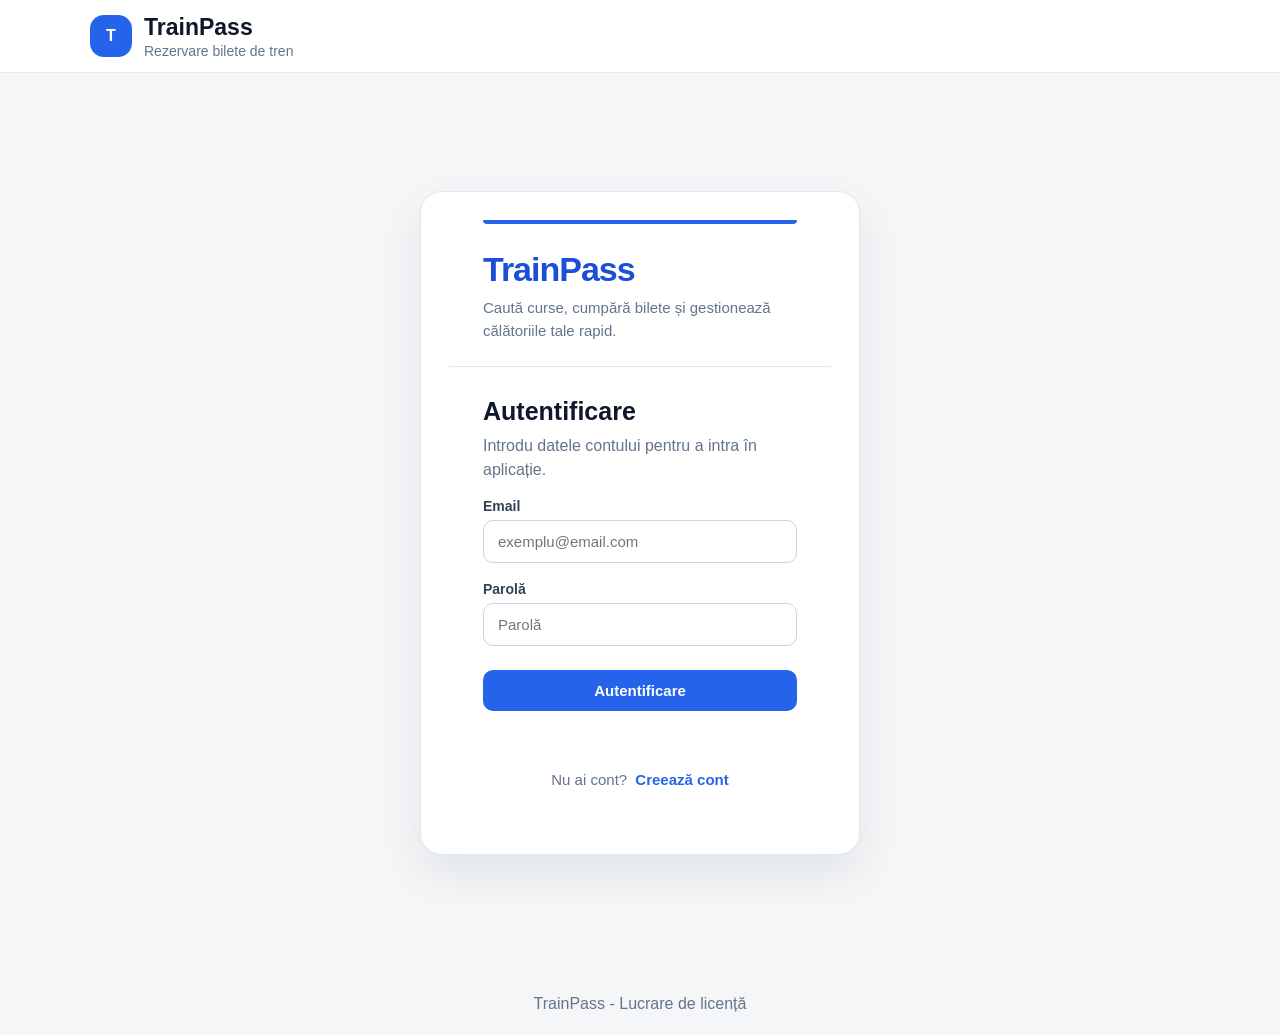
==== commit 22d761ea: "update - bug fix" ====
--- a/TrainPass-client/index.html
+++ b/TrainPass-client/index.html
@@ -1,403 +1,375 @@
 <!DOCTYPE html>
 <html lang="ro">
 <head>
-    <meta charset="UTF-8">
-    <meta name="viewport" content="width=device-width, initial-scale=1.0">
-    <title>TrainPass - Acasă</title>
-    <link rel="stylesheet" href="css/style.css">
-    <link rel="stylesheet" href="css/home.css">
+  <meta charset="UTF-8">
+  <meta name="viewport" content="width=device-width, initial-scale=1.0">
+  <title>TrainPass - Acasă</title>
+  <link rel="stylesheet" href="css/style.css">
 </head>
 <body>
 <header class="topbar">
-    <div class="topbar-content">
-        <div class="brand">
-            <div class="brand-icon">TP</div>
-            <div>
-                <h1>TrainPass</h1>
-                <p>Caută curse și cumpără bilete de tren rapid.</p>
-            </div>
-        </div>
-        <div class="user-box">
-            <span id="user-info">Neautentificat</span>
-            <span id="role-badge" class="role-badge">Rol</span>
-            <button id="btn-logout" class="btn-light">Ieșire</button>
-        </div>
-    </div>
+  <div class="brand">
+    <div class="logo">TP</div>
+    <div>
+      <h1>TrainPass</h1>
+      <p>Caută curse și cumpără bilete de tren rapid.</p>
+    </div>
+  </div>
+
+  <div class="user-area">
+    <span id="user-info">Neautentificat</span>
+    <span id="role-badge">Rol</span>
+    <button id="btn-logout" class="btn-dark">Ieșire</button>
+  </div>
 </header>
 
 <main class="container">
-    <section class="hero customer-section">
-        <div>
-            <span class="small-title">TrainPass</span>
-            <h2>Călătorește simplu</h2>
-            <p>Alege ruta, selectează cursa, apoi alege locurile direct din harta trenului.</p>
-        </div>
-        <div class="hero-info">
-            <p>1. Cauți cursa</p>
-            <p>2. Alegi trenul</p>
-            <p>3. Selectezi vagonul</p>
-            <p>4. Cumperi biletele</p>
-        </div>
-    </section>
-
-    <section class="admin-section admin-header">
-        <h2>Panou administrator</h2>
-        <p>Administrează trenuri, stații, curse și bilete.</p>
-    </section>
-
-    <section class="admin-section dashboard-grid">
-        <div class="dashboard-card">
-            <span>Curse</span>
-            <h3 id="total-schedules">0</h3>
-        </div>
-        <div class="dashboard-card">
-            <span>Bilete totale</span>
-            <h3 id="total-tickets">0</h3>
-        </div>
-        <div class="dashboard-card">
-            <span>Bilete active</span>
-            <h3 id="active-tickets">0</h3>
-        </div>
-        <div class="dashboard-card">
-            <span>Bilete anulate</span>
-            <h3 id="cancelled-tickets">0</h3>
-        </div>
-    </section>
-
-    <section class="grid customer-main customer-section">
-        <section class="box search-box">
-            <div class="box-header">
-                <div>
-                    <h2>Caută cursa</h2>
-                    <p>Completează ruta și data călătoriei.</p>
-                </div>
-            </div>
-
-            <div class="form-row">
-                <div>
-                    <label for="search-departure">Stația de plecare</label>
-                    <select id="search-departure"></select>
-                </div>
-                <div>
-                    <label for="search-arrival">Stația de sosire</label>
-                    <select id="search-arrival"></select>
-                </div>
-            </div>
-
-            <div class="form-row">
-                <div>
-                    <label for="search-date">Data plecării</label>
-                    <input id="search-date" type="date">
-                </div>
-                <div class="button-holder">
-                    <button id="btn-search">Caută cursa</button>
-                    <button id="btn-clear-search" class="btn-light">Resetează</button>
-                </div>
-            </div>
-
-            <p id="search-message" class="message"></p>
-        </section>
-
-        <section class="box seats-box">
-            <div class="box-header">
-                <div>
-                    <h2>Alege locurile</h2>
-                    <p>Selectează o cursă, apoi alege vagonul și locurile libere.</p>
-                </div>
-            </div>
-
-            <input id="ticket-schedule-id" type="hidden">
-
-            <div id="selected-schedule-box" class="selected-schedule-box">
-                Nu ai selectat încă o cursă.
-            </div>
-
-            <div class="train-buy-layout">
-                <div class="train-map">
-                    <div class="train-front">Tren</div>
-                    <div id="wagon-tabs" class="wagon-tabs"></div>
-                    <div id="wagon-info" class="wagon-info"></div>
-                    <div id="train-seat-map"></div>
-                </div>
-
-                <div class="seat-summary">
-                    <h3>Rezumat</h3>
-                    <p><strong>Locuri selectate:</strong></p>
-                    <p id="selected-seats">-</p>
-
-                    <div class="seat-legend">
-                        <div><span class="legend-seat free"></span>Liber</div>
-                        <div><span class="legend-seat occupied"></span>Ocupat</div>
-                        <div><span class="legend-seat selected"></span>Selectat</div>
-                    </div>
-
-                    <button id="btn-buy-ticket">Cumpără locurile selectate</button>
-                    <p id="ticket-message" class="message"></p>
-                </div>
-            </div>
-        </section>
-    </section>
-
-    <section class="box customer-section">
-        <div class="box-header">
-            <div>
-                <h2>Curse disponibile</h2>
-                <p>Alege o cursă pentru a vedea locurile disponibile.</p>
-            </div>
-        </div>
-
-        <div class="table-wrapper">
-            <table>
-                <thead>
-                <tr>
-                    <th>ID</th>
-                    <th>Tren</th>
-                    <th>Rută</th>
-                    <th>Plecare</th>
-                    <th>Sosire</th>
-                    <th>Preț</th>
-                    <th>Acțiune</th>
-                </tr>
-                </thead>
-                <tbody id="schedules-table"></tbody>
-            </table>
-        </div>
-
-        <div class="pagination">
-            <button id="btn-prev-schedules" class="btn-light">Înapoi</button>
-            <span id="schedules-page-info">Pagina 1</span>
-            <button id="btn-next-schedules" class="btn-light">Înainte</button>
-        </div>
-    </section>
-
-    <section class="box customer-section">
-        <div class="box-header">
-            <div>
-                <h2>Biletele mele</h2>
-                <p>Aici apar biletele cumpărate de tine.</p>
-            </div>
-        </div>
-
-        <div class="table-wrapper">
-            <table>
-                <thead>
-                <tr>
-                    <th>Bilet</th>
-                    <th>Rută</th>
-                    <th>Loc</th>
-                    <th>Data cumpărării</th>
-                    <th>Stare</th>
-                    <th>Acțiune</th>
-                </tr>
-                </thead>
-                <tbody id="my-tickets-table"></tbody>
-            </table>
-        </div>
-    </section>
-
-    <section class="grid two-columns admin-section">
-        <section class="box">
-            <div class="box-header">
-                <div>
-                    <h2>Trenuri</h2>
-                    <p>Adaugă trenuri noi.</p>
-                </div>
-            </div>
-
-            <div class="form-row">
-                <div>
-                    <label for="train-name">Nume tren</label>
-                    <input id="train-name" type="text">
-                </div>
-                <div>
-                    <label for="train-number">Număr tren</label>
-                    <input id="train-number" type="text">
-                </div>
-            </div>
-
-            <div class="form-row">
-                <div>
-                    <label for="train-seats">Locuri totale</label>
-                    <input id="train-seats" type="number" min="1">
-                </div>
-                <div class="button-holder">
-                    <button id="btn-create-train">Adaugă tren</button>
-                </div>
-            </div>
-
-            <p id="train-message" class="message"></p>
-
-            <div class="table-wrapper small-table">
-                <table>
-                    <thead>
-                    <tr>
-                        <th>ID</th>
-                        <th>Nume</th>
-                        <th>Număr</th>
-                        <th>Locuri</th>
-                    </tr>
-                    </thead>
-                    <tbody id="trains-table"></tbody>
-                </table>
-            </div>
-        </section>
-
-        <section class="box">
-            <div class="box-header">
-                <div>
-                    <h2>Stații</h2>
-                    <p>Adaugă stații noi.</p>
-                </div>
-            </div>
-
-            <div class="form-row">
-                <div>
-                    <label for="station-name">Nume stație</label>
-                    <input id="station-name" type="text">
-                </div>
-                <div>
-                    <label for="station-city">Oraș</label>
-                    <input id="station-city" type="text">
-                </div>
-            </div>
-
-            <div class="button-row">
-                <button id="btn-create-station">Adaugă stație</button>
-            </div>
-
-            <p id="station-message" class="message"></p>
-
-            <div class="table-wrapper small-table">
-                <table>
-                    <thead>
-                    <tr>
-                        <th>ID</th>
-                        <th>Nume</th>
-                        <th>Oraș</th>
-                    </tr>
-                    </thead>
-                    <tbody id="stations-table"></tbody>
-                </table>
-            </div>
-        </section>
-    </section>
-
-    <section class="box admin-section" id="schedule-form-section">
-        <div class="box-header">
-            <div>
-                <h2>Curse</h2>
-                <p>Adaugă, editează sau șterge curse.</p>
-            </div>
-        </div>
-
-        <input id="schedule-edit-id" type="hidden">
-
-        <div class="form-row three-columns">
-            <div>
-                <label for="schedule-train">Tren</label>
-                <select id="schedule-train"></select>
-            </div>
-            <div>
-                <label for="schedule-departure">Plecare</label>
-                <select id="schedule-departure"></select>
-            </div>
-            <div>
-                <label for="schedule-arrival">Sosire</label>
-                <select id="schedule-arrival"></select>
-            </div>
-        </div>
-
-        <div class="form-row three-columns">
-            <div>
-                <label for="schedule-departure-time">Ora plecării</label>
-                <input id="schedule-departure-time" type="datetime-local">
-            </div>
-            <div>
-                <label for="schedule-arrival-time">Ora sosirii</label>
-                <input id="schedule-arrival-time" type="datetime-local">
-            </div>
-            <div>
-                <label for="schedule-price">Preț</label>
-                <input id="schedule-price" type="number" min="1" step="0.01">
-            </div>
-        </div>
-
-        <div class="button-row">
-            <button id="btn-save-schedule">Adaugă cursă</button>
-            <button id="btn-cancel-schedule-edit" class="btn-light hidden">Anulează editarea</button>
-        </div>
-
-        <p id="schedule-message" class="message"></p>
-
-        <div class="table-wrapper">
-            <table>
-                <thead>
-                <tr>
-                    <th>ID</th>
-                    <th>Tren</th>
-                    <th>Rută</th>
-                    <th>Plecare</th>
-                    <th>Sosire</th>
-                    <th>Preț</th>
-                    <th>Acțiune</th>
-                </tr>
-                </thead>
-                <tbody id="admin-schedules-table"></tbody>
-            </table>
-        </div>
-    </section>
-
-    <section class="grid two-columns admin-section">
-        <section class="box">
-            <div class="box-header">
-                <div>
-                    <h2>Bilete</h2>
-                    <p>Toate biletele din aplicație.</p>
-                </div>
-            </div>
-
-            <div class="table-wrapper">
-                <table>
-                    <thead>
-                    <tr>
-                        <th>Bilet</th>
-                        <th>Client</th>
-                        <th>Cursă</th>
-                        <th>Loc</th>
-                        <th>Stare</th>
-                    </tr>
-                    </thead>
-                    <tbody id="all-tickets-table"></tbody>
-                </table>
-            </div>
-        </section>
-
-        <section class="box">
-            <div class="box-header">
-                <div>
-                    <h2>Clienți</h2>
-                    <p>Utilizatorii înregistrați.</p>
-                </div>
-            </div>
-
-            <div class="table-wrapper">
-                <table>
-                    <thead>
-                    <tr>
-                        <th>ID</th>
-                        <th>Nume</th>
-                        <th>Email</th>
-                    </tr>
-                    </thead>
-                    <tbody id="customers-table"></tbody>
-                </table>
-            </div>
-        </section>
-    </section>
+  <section class="hero">
+    <h2>Călătorește simplu</h2>
+    <p>Alege ruta, selectează cursa, alege locurile și cumpără biletele.</p>
+  </section>
+
+  <section class="customer-section">
+    <div class="card">
+      <h2>Caută cursa</h2>
+      <p>Poți completa unul, două sau toate cele trei filtre.</p>
+
+      <div class="form-grid">
+        <div>
+          <label for="search-departure">Stația de plecare</label>
+          <select id="search-departure"></select>
+        </div>
+
+        <div>
+          <label for="search-arrival">Stația de sosire</label>
+          <select id="search-arrival"></select>
+        </div>
+
+        <div>
+          <label for="search-date">Data plecării</label>
+          <input id="search-date" type="date">
+        </div>
+      </div>
+
+      <div class="button-row">
+        <button id="btn-search-schedules">Caută cursa</button>
+        <button id="btn-clear-search" class="btn-light">Resetează</button>
+      </div>
+
+      <p id="search-message" class="message"></p>
+    </div>
+
+    <div class="card">
+      <h2>Curse disponibile</h2>
+      <p>Alege o cursă ca să primești automat un loc disponibil.</p>
+
+      <div class="table-wrap">
+        <table>
+          <thead>
+            <tr>
+              <th>ID</th>
+              <th>Tren</th>
+              <th>Rută</th>
+              <th>Plecare</th>
+              <th>Sosire</th>
+              <th>Preț</th>
+              <th>Acțiune</th>
+            </tr>
+          </thead>
+          <tbody id="schedules-body"></tbody>
+        </table>
+      </div>
+
+      <div class="pager">
+        <button id="btn-prev-schedules" class="btn-light">Înapoi</button>
+        <span id="schedules-page-info">Pagina 1</span>
+        <button id="btn-next-schedules" class="btn-light">Înainte</button>
+      </div>
+    </div>
+
+    <div class="card">
+      <h2>Cumpără bilet</h2>
+      <p id="selected-schedule-box">Nu ai selectat încă o cursă.</p>
+
+      <div class="selected-seats-box">
+        <span>Locuri selectate:</span>
+        <strong id="selected-seats-text">-</strong>
+      </div>
+
+      <div class="button-row">
+        <button id="btn-open-seat-modal" disabled>Alege locurile</button>
+        <button id="btn-buy-ticket" disabled>Cumpără bilet</button>
+      </div>
+
+      <p id="ticket-message" class="message"></p>
+    </div>
+
+    <div class="card">
+      <h2>Biletele mele</h2>
+      <p>Aici apar biletele cumpărate de tine.</p>
+
+      <div class="table-wrap">
+        <table>
+          <thead>
+            <tr>
+              <th>Bilet</th>
+              <th>Rută</th>
+              <th>Loc</th>
+              <th>Data cumpărării</th>
+              <th>Stare</th>
+              <th>Acțiune</th>
+            </tr>
+          </thead>
+          <tbody id="my-tickets-body"></tbody>
+        </table>
+      </div>
+    </div>
+  </section>
+
+  <section class="admin-section">
+    <div class="card">
+      <h2>Panou administrator</h2>
+      <p>Administrează trenuri, stații, curse și bilete.</p>
+
+      <div class="stats-grid">
+        <div class="stat-card">
+          <span>Curse</span>
+          <strong id="stat-schedules">0</strong>
+        </div>
+
+        <div class="stat-card">
+          <span>Bilete totale</span>
+          <strong id="stat-tickets-total">0</strong>
+        </div>
+
+        <div class="stat-card">
+          <span>Bilete active</span>
+          <strong id="stat-tickets-active">0</strong>
+        </div>
+
+        <div class="stat-card">
+          <span>Bilete anulate</span>
+          <strong id="stat-tickets-cancelled">0</strong>
+        </div>
+      </div>
+    </div>
+
+    <div class="card">
+      <h2>Trenuri</h2>
+      <p>Adaugă trenuri noi.</p>
+
+      <div class="form-grid">
+        <div>
+          <label for="train-name">Nume tren</label>
+          <input id="train-name" type="text">
+        </div>
+
+        <div>
+          <label for="train-number">Număr tren</label>
+          <input id="train-number" type="text">
+        </div>
+
+        <div>
+          <label for="train-seats">Locuri totale</label>
+          <input id="train-seats" type="number" min="1" max="80">
+        </div>
+      </div>
+
+      <div class="button-row">
+        <button id="btn-create-train">Adaugă tren</button>
+      </div>
+
+      <p id="train-message" class="message"></p>
+
+      <div class="table-wrap">
+        <table>
+          <thead>
+            <tr>
+              <th>ID</th>
+              <th>Nume</th>
+              <th>Număr</th>
+              <th>Locuri</th>
+            </tr>
+          </thead>
+          <tbody id="trains-body"></tbody>
+        </table>
+      </div>
+    </div>
+
+    <div class="card">
+      <h2>Stații</h2>
+      <p>Adaugă stații noi.</p>
+
+      <div class="form-grid">
+        <div>
+          <label for="station-name">Nume stație</label>
+          <input id="station-name" type="text">
+        </div>
+
+        <div>
+          <label for="station-city">Oraș</label>
+          <input id="station-city" type="text">
+        </div>
+      </div>
+
+      <div class="button-row">
+        <button id="btn-create-station">Adaugă stație</button>
+      </div>
+
+      <p id="station-message" class="message"></p>
+
+      <div class="table-wrap">
+        <table>
+          <thead>
+            <tr>
+              <th>ID</th>
+              <th>Nume</th>
+              <th>Oraș</th>
+            </tr>
+          </thead>
+          <tbody id="stations-body"></tbody>
+        </table>
+      </div>
+    </div>
+
+    <div class="card">
+      <h2>Curse</h2>
+      <p>Adaugă, editează sau șterge curse.</p>
+
+      <div class="form-grid">
+        <div>
+          <label for="schedule-train">Tren</label>
+          <select id="schedule-train"></select>
+        </div>
+
+        <div>
+          <label for="schedule-departure">Plecare</label>
+          <select id="schedule-departure"></select>
+        </div>
+
+        <div>
+          <label for="schedule-arrival">Sosire</label>
+          <select id="schedule-arrival"></select>
+        </div>
+
+        <div>
+          <label for="schedule-departure-time">Ora plecării</label>
+          <input id="schedule-departure-time" type="datetime-local">
+        </div>
+
+        <div>
+          <label for="schedule-arrival-time">Ora sosirii</label>
+          <input id="schedule-arrival-time" type="datetime-local">
+        </div>
+
+        <div>
+          <label for="schedule-price">Preț</label>
+          <input id="schedule-price" type="number" min="0" step="0.01">
+        </div>
+      </div>
+
+      <div class="button-row">
+        <button id="btn-save-schedule">Adaugă cursă</button>
+        <button id="btn-cancel-schedule-edit" class="btn-light hidden">Anulează editarea</button>
+      </div>
+
+      <p id="schedule-message" class="message"></p>
+
+      <div class="table-wrap">
+        <table>
+          <thead>
+            <tr>
+              <th>ID</th>
+              <th>Tren</th>
+              <th>Rută</th>
+              <th>Plecare</th>
+              <th>Sosire</th>
+              <th>Preț</th>
+              <th>Acțiune</th>
+            </tr>
+          </thead>
+          <tbody id="admin-schedules-body"></tbody>
+        </table>
+      </div>
+    </div>
+
+    <div class="card">
+      <h2>Bilete</h2>
+      <p>Toate biletele din aplicație.</p>
+
+      <div class="table-wrap">
+        <table>
+          <thead>
+            <tr>
+              <th>Bilet</th>
+              <th>Client</th>
+              <th>Cursă</th>
+              <th>Loc</th>
+              <th>Data cumpărării</th>
+              <th>Stare</th>
+            </tr>
+          </thead>
+          <tbody id="all-tickets-body"></tbody>
+        </table>
+      </div>
+    </div>
+
+    <div class="card">
+      <h2>Clienți</h2>
+      <p>Utilizatorii înregistrați.</p>
+
+      <div class="table-wrap">
+        <table>
+          <thead>
+            <tr>
+              <th>ID</th>
+              <th>Nume</th>
+              <th>Email</th>
+            </tr>
+          </thead>
+          <tbody id="customers-body"></tbody>
+        </table>
+      </div>
+    </div>
+  </section>
 </main>
 
-<footer>
-    <p>TrainPass © 2026 - Aplicație pentru bilete de tren</p>
+<div id="seat-modal" class="modal hidden">
+  <div class="modal-content">
+    <div class="modal-header">
+      <div>
+        <h2>Alege locurile</h2>
+        <p id="seat-modal-subtitle">Selectează unul sau mai multe locuri.</p>
+      </div>
+      <button id="btn-close-seat-modal" class="btn-light">Închide</button>
+    </div>
+
+    <div class="legend">
+      <span><i class="legend-free"></i>Liber</span>
+      <span><i class="legend-selected"></i>Selectat</span>
+      <span><i class="legend-occupied"></i>Ocupat</span>
+    </div>
+
+    <div id="wagon-map" class="wagon-map"></div>
+
+    <div class="wagon-navigation">
+      <button id="btn-prev-wagon" class="btn-light">←</button>
+      <strong id="wagon-page-info">Vagonul 1 din 2</strong>
+      <button id="btn-next-wagon" class="btn-light">→</button>
+    </div>
+
+    <div class="modal-footer">
+      <div>
+        <span>Locuri selectate:</span>
+        <strong id="modal-selected-seats-text">-</strong>
+      </div>
+      <button id="btn-confirm-seats">Confirmă locurile</button>
+    </div>
+  </div>
+</div>
+
+<footer class="footer">
+  TrainPass © 2026 - Aplicație pentru bilete de tren
 </footer>
 
 <script src="js/api.js"></script>
--- a/TrainPass-client/css/style.css
+++ b/TrainPass-client/css/style.css
@@ -1,438 +1,553 @@
 * {
-    box-sizing: border-box;
+  box-sizing: border-box;
 }
 
 body {
-    margin: 0;
-    font-family: Arial, sans-serif;
-    background: #f1f5f9;
-    color: #0f172a;
+  margin: 0;
+  font-family: Arial, sans-serif;
+  background: #f1f5f9;
+  color: #0f172a;
 }
 
 h1,
 h2,
 h3,
 p {
-    margin-top: 0;
+  margin-top: 0;
 }
 
 a {
-    color: #2563eb;
-    font-weight: 700;
-    text-decoration: none;
+  color: #2563eb;
+  font-weight: 700;
+  text-decoration: none;
 }
 
 button {
-    border: none;
-    background: #2563eb;
-    color: white;
-    padding: 12px 18px;
-    border-radius: 10px;
-    font-weight: 700;
-    cursor: pointer;
-    font-size: 15px;
+  border: none;
+  background: #2563eb;
+  color: white;
+  padding: 12px 18px;
+  border-radius: 10px;
+  font-weight: 700;
+  cursor: pointer;
+  font-size: 15px;
 }
 
 button:hover {
-    background: #1d4ed8;
+  background: #1d4ed8;
 }
 
 button:disabled {
-    background: #94a3b8;
-    cursor: not-allowed;
+  background: #94a3b8;
+  cursor: not-allowed;
 }
 
 .btn-dark {
-    background: #0f172a;
+  background: #0f172a;
 }
 
 .btn-dark:hover {
-    background: #020617;
+  background: #020617;
 }
 
 .btn-light {
-    background: white;
-    color: #0f172a;
-    border: 1px solid #cbd5e1;
+  background: white;
+  color: #0f172a;
+  border: 1px solid #cbd5e1;
 }
 
 .btn-light:hover {
-    background: #e2e8f0;
+  background: #e2e8f0;
 }
 
 .btn-danger {
-    background: #dc2626;
+  background: #dc2626;
 }
 
 .btn-danger:hover {
-    background: #b91c1c;
-}
-
-.btn-small {
-    padding: 8px 10px;
-    font-size: 13px;
-    border-radius: 8px;
+  background: #b91c1c;
 }
 
 label {
-    display: block;
-    font-size: 14px;
-    font-weight: 700;
-    margin-bottom: 6px;
-    color: #334155;
+  display: block;
+  font-size: 14px;
+  font-weight: 700;
+  margin-bottom: 6px;
+  color: #334155;
 }
 
 input,
 select {
-    width: 100%;
-    padding: 12px 14px;
-    border-radius: 10px;
-    border: 1px solid #cbd5e1;
-    font-size: 15px;
-    background: white;
+  width: 100%;
+  padding: 12px 14px;
+  border-radius: 10px;
+  border: 1px solid #cbd5e1;
+  font-size: 15px;
+  background: white;
 }
 
 input:focus,
 select:focus {
-    outline: none;
-    border-color: #2563eb;
-    box-shadow: 0 0 0 3px rgba(37, 99, 235, 0.15);
-}
-
-input:disabled,
-input:read-only {
-    background: #f1f5f9;
-    color: #64748b;
-}
-
-.topbar {
-    background: white;
-    padding: 18px 32px;
-    display: flex;
-    align-items: center;
-    justify-content: space-between;
-    border-bottom: 1px solid #e2e8f0;
-    position: sticky;
-    top: 0;
-    z-index: 10;
-}
-
-.topbar h1 {
-    margin: 0;
-    color: #2563eb;
-}
-
-.topbar p {
-    margin: 4px 0 0;
-    color: #64748b;
-}
-
-.user-box {
-    display: flex;
-    align-items: center;
-    gap: 12px;
-    font-weight: 700;
-}
-
-.container {
-    width: min(1200px, calc(100% - 32px));
-    margin: 24px auto;
-}
-
-.hero {
-    background: linear-gradient(135deg, #2563eb, #0f172a);
-    color: white;
-    border-radius: 22px;
-    padding: 32px;
-    display: grid;
-    grid-template-columns: 1.3fr 1fr;
-    gap: 24px;
-    margin-bottom: 24px;
-}
-
-.hero h2 {
-    font-size: 34px;
-    margin-bottom: 10px;
-}
-
-.hero p {
-    color: #dbeafe;
-}
-
-.tag {
-    display: inline-block;
-    background: #dbeafe;
-    color: #1d4ed8;
-    padding: 7px 12px;
-    border-radius: 999px;
-    font-size: 13px;
-    font-weight: 700;
-    margin-bottom: 12px;
-}
-
-.steps {
-    display: grid;
-    gap: 10px;
-}
-
-.steps div {
-    background: rgba(255, 255, 255, 0.12);
-    padding: 14px;
-    border-radius: 14px;
-    font-weight: 700;
-}
-
-.card {
-    background: white;
-    padding: 24px;
-    border-radius: 18px;
-    box-shadow: 0 10px 25px rgba(15, 23, 42, 0.08);
-    margin-bottom: 24px;
-}
-
-.admin-title {
-    margin-bottom: 16px;
-}
-
-.grid {
-    display: grid;
-    gap: 16px;
-    margin-bottom: 16px;
-}
-
-.grid-2 {
-    grid-template-columns: repeat(2, 1fr);
-}
-
-.grid-3 {
-    grid-template-columns: repeat(3, 1fr);
-}
-
-.actions {
-    display: flex;
-    gap: 10px;
-    flex-wrap: wrap;
-    margin: 12px 0;
-}
-
-.message {
-    min-height: 22px;
-    margin: 12px 0;
-    font-weight: 700;
-    color: #166534;
-    word-break: break-word;
-}
-
-.error {
-    color: #dc2626;
-}
-
-.success {
-    color: #166534;
-}
-
-.hidden {
-    display: none;
-}
-
-.table-wrapper {
-    overflow-x: auto;
-    margin-top: 12px;
+  outline: none;
+  border-color: #2563eb;
+  box-shadow: 0 0 0 3px rgba(37, 99, 235, 0.15);
 }
 
 table {
-    width: 100%;
-    border-collapse: collapse;
+  width: 100%;
+  border-collapse: collapse;
+  background: white;
 }
 
 th,
 td {
+  padding: 12px;
+  border-bottom: 1px solid #e2e8f0;
+  text-align: left;
+  vertical-align: middle;
+}
+
+th {
+  background: #f8fafc;
+  color: #334155;
+  font-size: 14px;
+}
+
+tr:hover td {
+  background: #f8fafc;
+}
+
+.message {
+  min-height: 22px;
+  margin: 12px 0 0;
+  font-weight: 700;
+  color: #166534;
+  word-break: break-word;
+}
+
+.error {
+  color: #dc2626;
+}
+
+.hidden {
+  display: none !important;
+}
+
+.topbar {
+  background: white;
+  border-bottom: 1px solid #e2e8f0;
+  padding: 18px 32px;
+  display: flex;
+  align-items: center;
+  justify-content: space-between;
+  gap: 16px;
+  position: sticky;
+  top: 0;
+  z-index: 10;
+}
+
+.brand {
+  display: flex;
+  align-items: center;
+  gap: 14px;
+}
+
+.logo {
+  width: 48px;
+  height: 48px;
+  border-radius: 14px;
+  background: #2563eb;
+  color: white;
+  display: grid;
+  place-items: center;
+  font-weight: 900;
+}
+
+.brand h1 {
+  margin: 0;
+  font-size: 24px;
+}
+
+.brand p {
+  margin: 4px 0 0;
+  color: #64748b;
+}
+
+.user-area {
+  display: flex;
+  align-items: center;
+  gap: 10px;
+  flex-wrap: wrap;
+}
+
+#role-badge {
+  background: #dbeafe;
+  color: #1d4ed8;
+  padding: 8px 12px;
+  border-radius: 999px;
+  font-weight: 800;
+}
+
+.container {
+  width: min(1200px, calc(100% - 32px));
+  margin: 24px auto;
+}
+
+.hero,
+.card {
+  background: white;
+  border-radius: 18px;
+  padding: 24px;
+  margin-bottom: 20px;
+  box-shadow: 0 10px 30px rgba(15, 23, 42, 0.08);
+}
+
+.hero {
+  background: linear-gradient(135deg, #1d4ed8, #0f172a);
+  color: white;
+}
+
+.hero p {
+  color: #dbeafe;
+}
+
+.form-grid {
+  display: grid;
+  grid-template-columns: repeat(3, 1fr);
+  gap: 16px;
+  margin-top: 16px;
+}
+
+.button-row {
+  display: flex;
+  gap: 12px;
+  flex-wrap: wrap;
+  margin-top: 16px;
+}
+
+.table-wrap {
+  width: 100%;
+  overflow-x: auto;
+  margin-top: 16px;
+  border: 1px solid #e2e8f0;
+  border-radius: 14px;
+}
+
+.pager {
+  display: flex;
+  align-items: center;
+  justify-content: center;
+  gap: 16px;
+  margin-top: 16px;
+  font-weight: 700;
+}
+
+.stats-grid {
+  display: grid;
+  grid-template-columns: repeat(4, 1fr);
+  gap: 16px;
+  margin-top: 16px;
+}
+
+.stat-card {
+  background: #f8fafc;
+  border: 1px solid #e2e8f0;
+  border-radius: 14px;
+  padding: 18px;
+}
+
+.stat-card span {
+  display: block;
+  color: #64748b;
+  font-weight: 700;
+  margin-bottom: 8px;
+}
+
+.stat-card strong {
+  display: block;
+  font-size: 30px;
+}
+
+.table-actions {
+  display: flex;
+  gap: 8px;
+  flex-wrap: wrap;
+}
+
+.selected-seats-box {
+  margin-top: 16px;
+  background: #f8fafc;
+  border: 1px solid #e2e8f0;
+  border-radius: 14px;
+  padding: 16px;
+  display: flex;
+  gap: 10px;
+  align-items: center;
+  flex-wrap: wrap;
+}
+
+.selected-seats-box span {
+  color: #64748b;
+  font-weight: 700;
+}
+
+.selected-seats-box strong {
+  color: #0f172a;
+  font-size: 18px;
+}
+
+.modal {
+  position: fixed;
+  inset: 0;
+  background: rgba(15, 23, 42, 0.65);
+  z-index: 100;
+  padding: 24px;
+  overflow-y: auto;
+}
+
+.modal.visible {
+  display: flex;
+  align-items: center;
+  justify-content: center;
+}
+
+.modal-content {
+  width: min(720px, 100%);
+  max-height: calc(100vh - 48px);
+  overflow-y: auto;
+  background: white;
+  border-radius: 20px;
+  padding: 24px;
+  box-shadow: 0 30px 80px rgba(15, 23, 42, 0.3);
+}
+
+.modal-header,
+.modal-footer {
+  display: flex;
+  align-items: center;
+  justify-content: space-between;
+  gap: 16px;
+  flex-wrap: wrap;
+}
+
+.modal-header p {
+  margin-bottom: 0;
+  color: #64748b;
+}
+
+.modal-footer {
+  border-top: 1px solid #e2e8f0;
+  margin-top: 20px;
+  padding-top: 20px;
+}
+
+.modal-footer span {
+  color: #64748b;
+  font-weight: 700;
+}
+
+.modal-footer strong {
+  display: block;
+  margin-top: 4px;
+  font-size: 18px;
+}
+
+.legend {
+  display: flex;
+  gap: 16px;
+  align-items: center;
+  flex-wrap: wrap;
+  margin: 20px 0;
+}
+
+.legend span {
+  display: flex;
+  align-items: center;
+  gap: 8px;
+  font-weight: 700;
+  color: #334155;
+}
+
+.legend i {
+  width: 18px;
+  height: 18px;
+  border-radius: 6px;
+  display: inline-block;
+}
+
+.legend-free {
+  background: #e0f2fe;
+  border: 1px solid #38bdf8;
+}
+
+.legend-selected {
+  background: #2563eb;
+}
+
+.legend-occupied {
+  background: #cbd5e1;
+}
+
+.wagon-map {
+  display: block;
+}
+
+.wagon {
+  border: 2px solid #cbd5e1;
+  border-radius: 34px;
+  padding: 22px;
+  background: #f8fafc;
+  max-width: 520px;
+  margin: 0 auto;
+}
+
+.wagon h3 {
+  text-align: center;
+  margin-bottom: 18px;
+}
+
+.seat-grid {
+  display: grid;
+  grid-template-columns: 1fr 1fr 38px 1fr 1fr;
+  gap: 10px;
+}
+
+.seat-grid .seat:nth-child(4n + 3) {
+  grid-column: 4;
+}
+
+.seat-grid .seat:nth-child(4n) {
+  grid-column: 5;
+}
+
+.seat {
+  min-height: 44px;
+  padding: 8px;
+  border-radius: 12px;
+  background: #e0f2fe;
+  color: #0f172a;
+  border: 1px solid #38bdf8;
+  box-shadow: inset 0 -3px 0 rgba(15, 23, 42, 0.08);
+}
+
+.seat:hover {
+  background: #bae6fd;
+}
+
+.seat.selected {
+  background: #2563eb;
+  color: white;
+  border-color: #1d4ed8;
+}
+
+.seat.occupied {
+  background: #cbd5e1;
+  color: #64748b;
+  border-color: #94a3b8;
+  cursor: not-allowed;
+}
+
+.wagon-navigation {
+  display: flex;
+  justify-content: center;
+  align-items: center;
+  gap: 18px;
+  margin-top: 18px;
+}
+
+.wagon-navigation button {
+  min-width: 58px;
+  font-size: 22px;
+  line-height: 1;
+}
+
+.footer {
+  text-align: center;
+  padding: 24px;
+  color: #64748b;
+}
+
+.auth-page {
+  min-height: 100vh;
+  display: grid;
+  grid-template-columns: 1fr 420px;
+  gap: 32px;
+  align-items: center;
+  width: min(1100px, calc(100% - 32px));
+  margin: 0 auto;
+}
+
+.auth-info {
+  color: #0f172a;
+}
+
+.auth-info h1 {
+  font-size: 52px;
+  margin-bottom: 12px;
+}
+
+.auth-info p {
+  font-size: 20px;
+  color: #475569;
+}
+
+.auth-card {
+  background: white;
+  border-radius: 18px;
+  padding: 28px;
+  box-shadow: 0 10px 30px rgba(15, 23, 42, 0.08);
+}
+
+.auth-card label {
+  margin-top: 14px;
+}
+
+.auth-link {
+  margin-top: 18px;
+  color: #475569;
+}
+
+@media (max-width: 900px) {
+  .topbar {
+    align-items: flex-start;
+    flex-direction: column;
+  }
+
+  .form-grid,
+  .stats-grid,
+  .auth-page {
+    grid-template-columns: 1fr;
+  }
+
+  .auth-page {
+    padding: 24px 0;
+  }
+
+  .auth-info h1 {
+    font-size: 38px;
+  }
+}
+
+@media (max-width: 560px) {
+  .modal {
     padding: 12px;
-    border-bottom: 1px solid #e2e8f0;
-    text-align: left;
-    vertical-align: top;
-}
-
-th {
-    background: #f8fafc;
-    color: #334155;
-    font-size: 14px;
-}
-
-tr:hover {
-    background: #f8fafc;
-}
-
-.table-actions {
-    display: flex;
+  }
+
+  .modal-content {
+    padding: 16px;
+  }
+
+  .wagon {
+    padding: 16px;
+  }
+
+  .seat-grid {
+    grid-template-columns: 1fr 1fr 22px 1fr 1fr;
     gap: 8px;
-    flex-wrap: wrap;
-}
-
-.pagination {
-    display: flex;
-    align-items: center;
-    gap: 12px;
-    justify-content: center;
-    margin-top: 16px;
-    font-weight: 700;
-}
-
-.stats {
-    display: grid;
-    grid-template-columns: repeat(7, 1fr);
-    gap: 14px;
-    margin-bottom: 24px;
-}
-
-.stat-card {
-    background: white;
-    padding: 18px;
-    border-radius: 16px;
-    box-shadow: 0 10px 25px rgba(15, 23, 42, 0.08);
-}
-
-.stat-card span {
-    display: block;
-    color: #64748b;
-    font-weight: 700;
-    margin-bottom: 8px;
-}
-
-.stat-card strong {
-    font-size: 28px;
-    color: #2563eb;
-}
-
-.badge {
-    display: inline-block;
-    padding: 6px 10px;
-    border-radius: 999px;
-    background: #e2e8f0;
-    color: #334155;
-    font-weight: 700;
-    font-size: 13px;
-}
-
-.badge-success {
-    background: #dcfce7;
-    color: #166534;
-}
-
-.badge-danger {
-    background: #fee2e2;
-    color: #991b1b;
-}
-
-.seat-info {
-    display: grid;
-    grid-template-columns: repeat(2, 1fr);
-    gap: 14px;
-    background: #f8fafc;
-    border: 1px solid #e2e8f0;
-    padding: 14px;
-    border-radius: 14px;
-    margin-bottom: 16px;
-}
-
-.seat-grid {
-    display: grid;
-    grid-template-columns: repeat(auto-fill, minmax(54px, 1fr));
-    gap: 10px;
-    margin: 16px 0;
-}
-
-.seat-button {
-    background: white;
-    color: #0f172a;
-    border: 1px solid #cbd5e1;
-    padding: 12px 0;
-}
-
-.seat-button:hover {
-    background: #dbeafe;
-    color: #1d4ed8;
-}
-
-.seat-button.selected {
-    background: #16a34a;
-    color: white;
-    border-color: #16a34a;
-}
-
-.seat-button.selected:hover {
-    background: #15803d;
-}
-
-.seat-button.occupied {
-    background: #e2e8f0;
-    color: #94a3b8;
-    border-color: #e2e8f0;
-}
-
-.seat-combinations {
-    margin: 14px 0;
-}
-
-.seat-combinations p {
-    margin-bottom: 8px;
-}
-
-.combo-button {
-    background: #0f172a;
-    margin: 0 8px 8px 0;
-    padding: 9px 12px;
-    font-size: 13px;
-}
-
-.combo-button:hover {
-    background: #020617;
-}
-
-footer {
-    text-align: center;
-    padding: 24px;
-    color: #64748b;
-    font-weight: 700;
-}
-
-@media (max-width: 900px) {
-    .hero,
-    .grid-2,
-    .grid-3,
-    .seat-info {
-        grid-template-columns: 1fr;
-    }
-
-    .stats {
-        grid-template-columns: repeat(2, 1fr);
-    }
-
-    .topbar {
-        flex-direction: column;
-        align-items: flex-start;
-        gap: 14px;
-    }
-
-    .user-box {
-        flex-wrap: wrap;
-    }
-}
-
-@media (max-width: 520px) {
-    .stats {
-        grid-template-columns: 1fr;
-    }
-
-    .hero {
-        padding: 22px;
-    }
-
-    .hero h2 {
-        font-size: 26px;
-    }
-
-    .card {
-        padding: 18px;
-    }
+  }
+
+  .seat {
+    min-height: 40px;
+    padding: 6px;
+  }
 }
